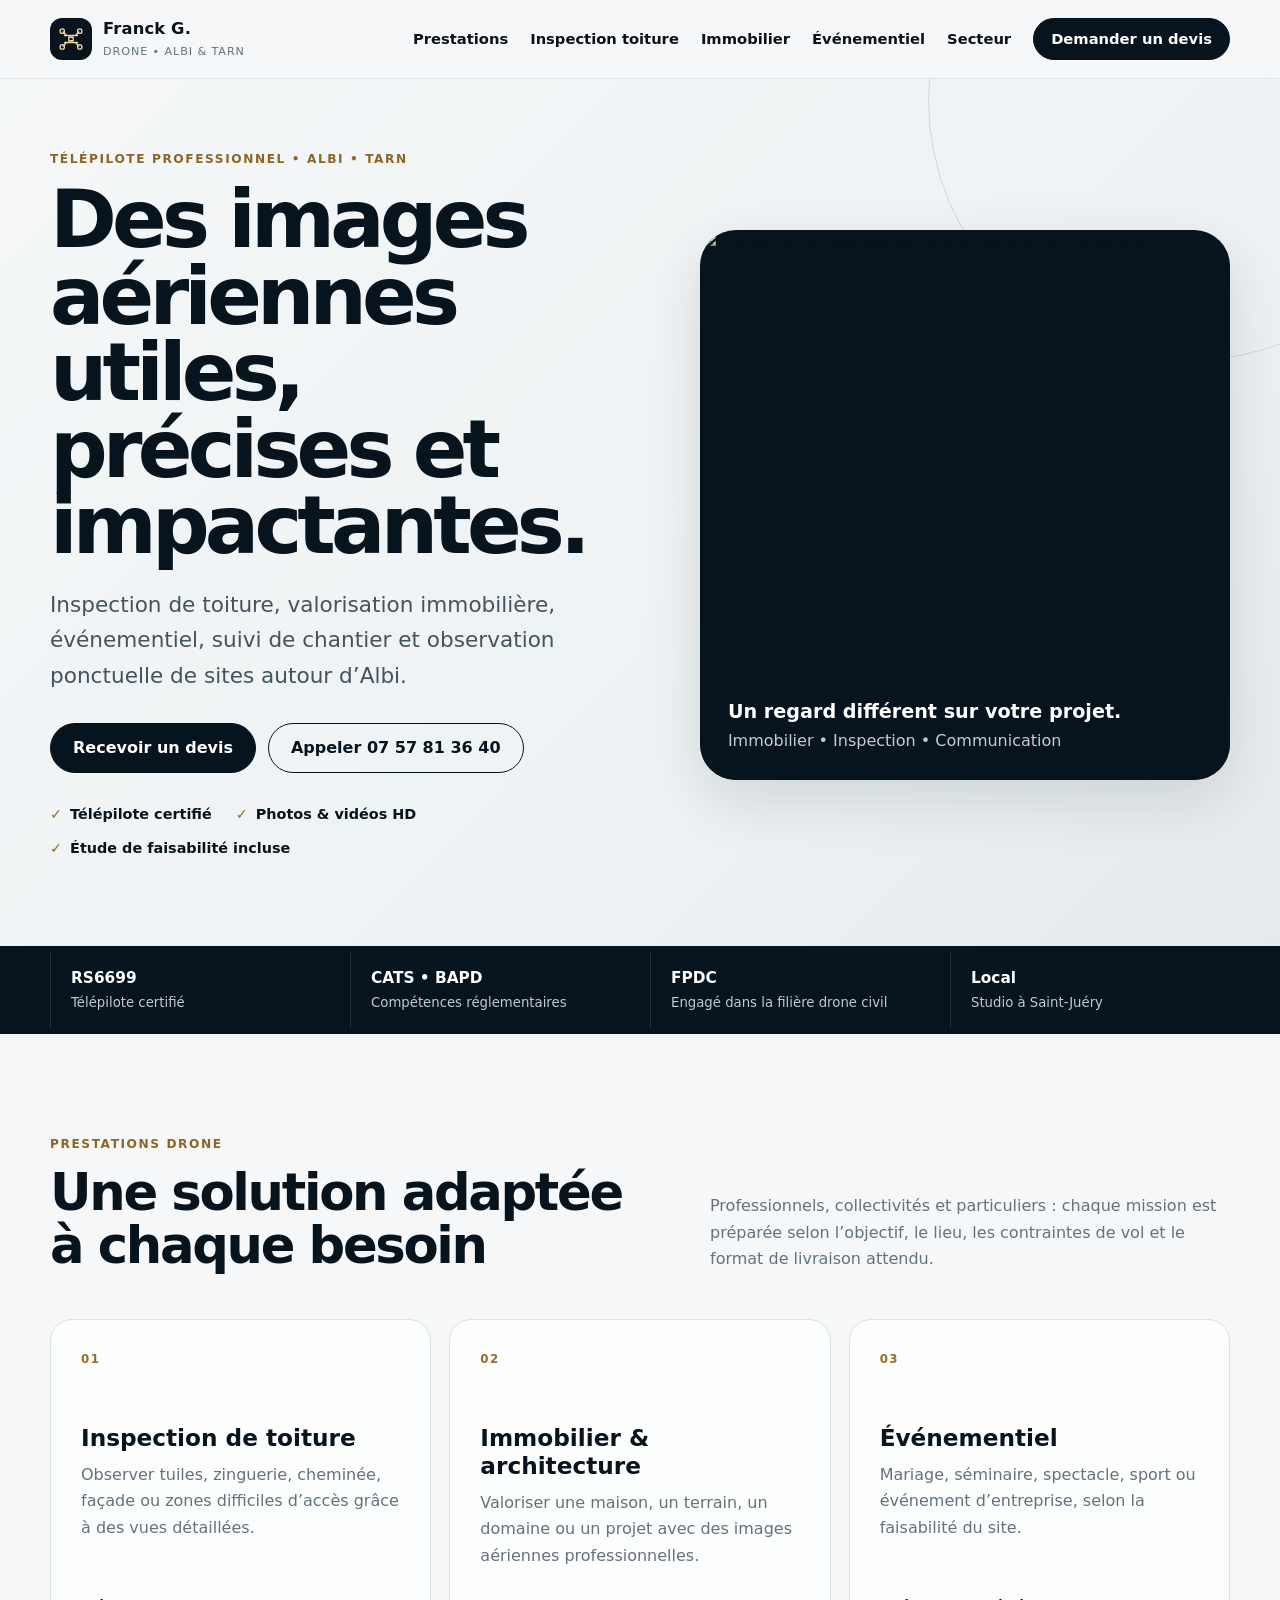
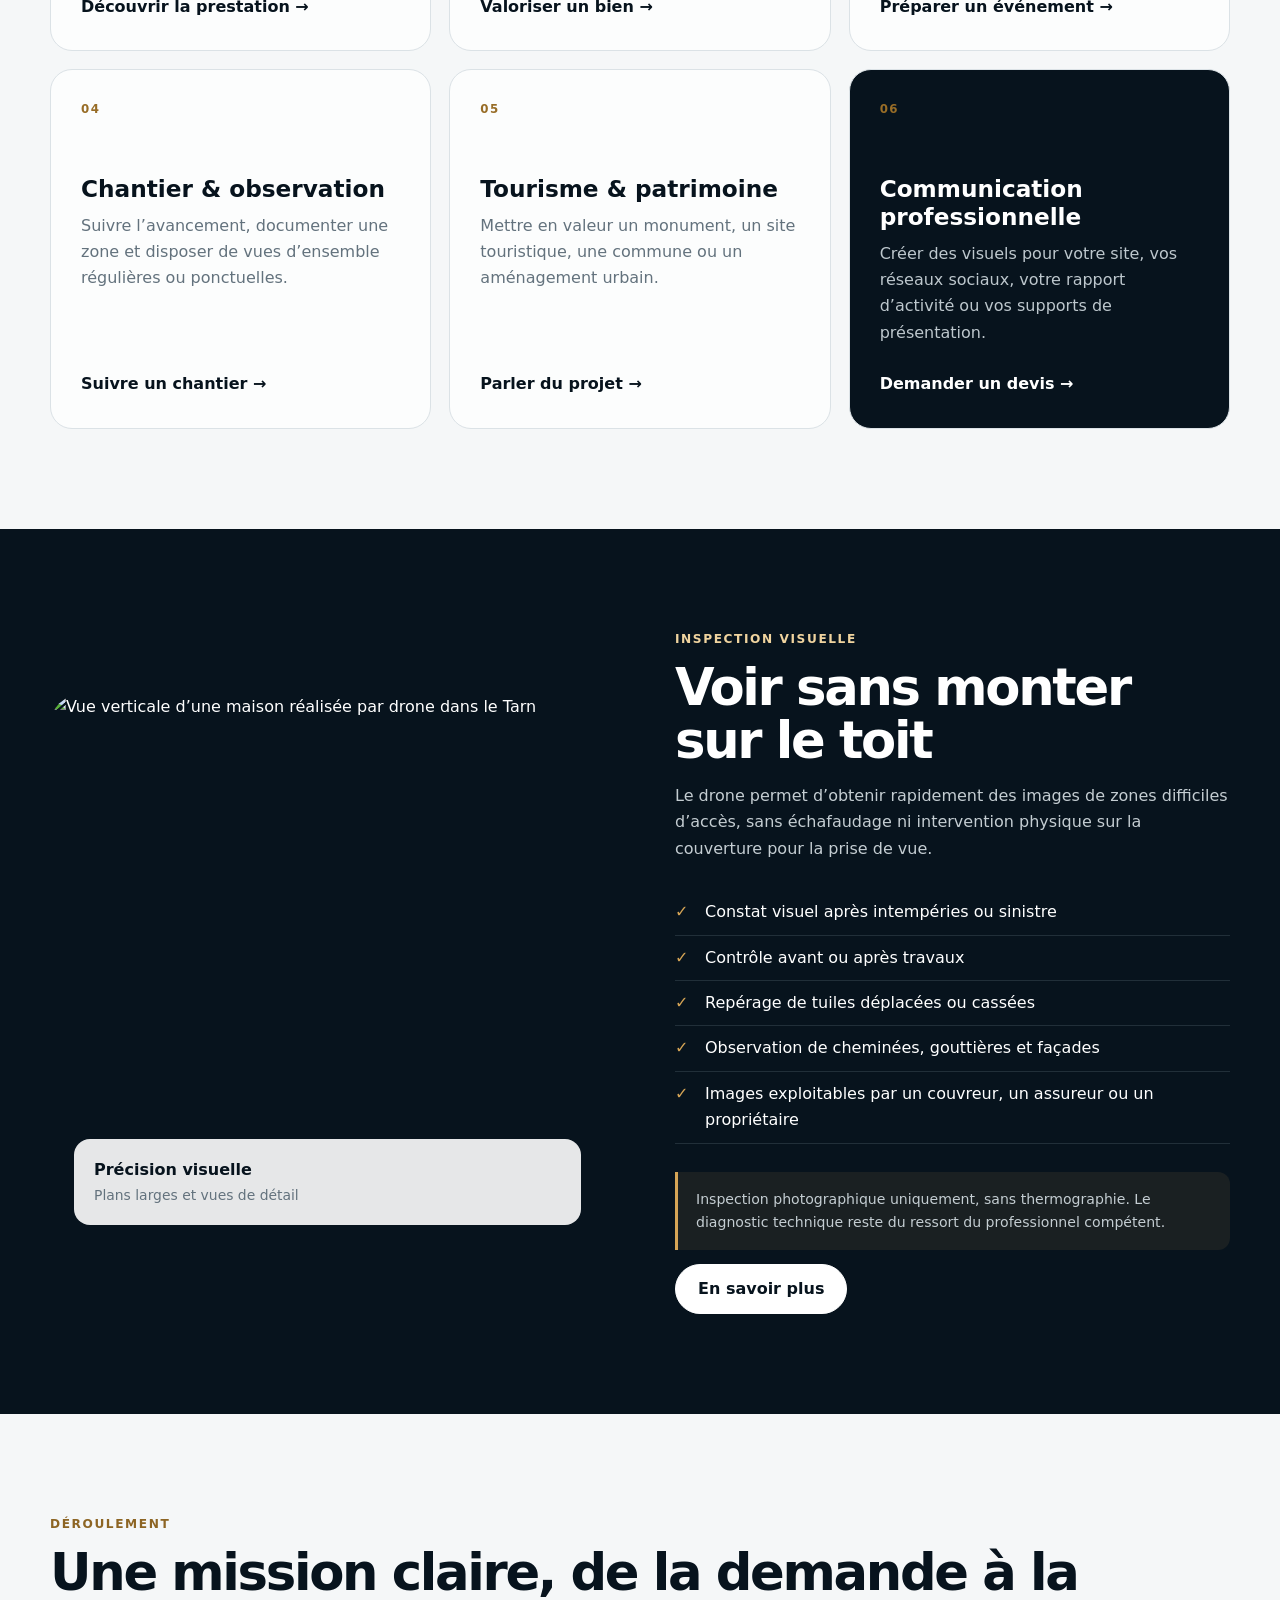
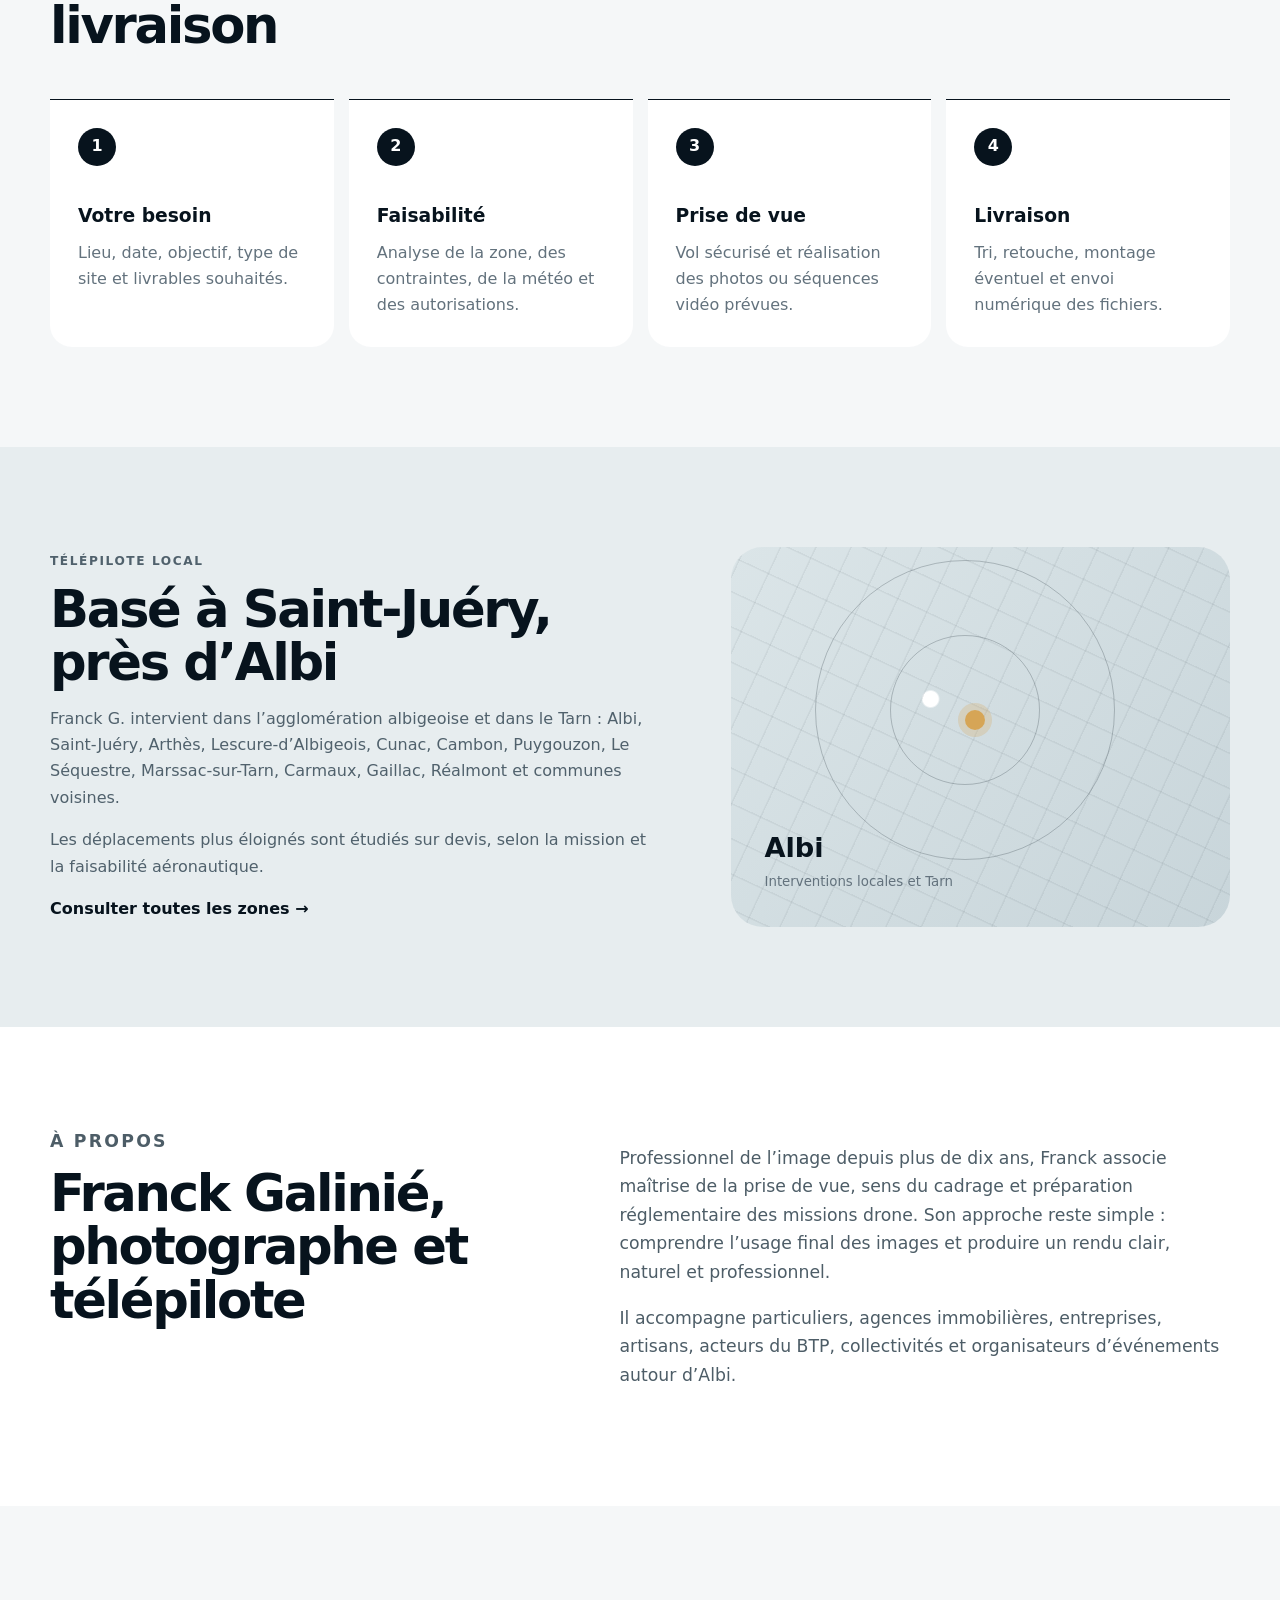
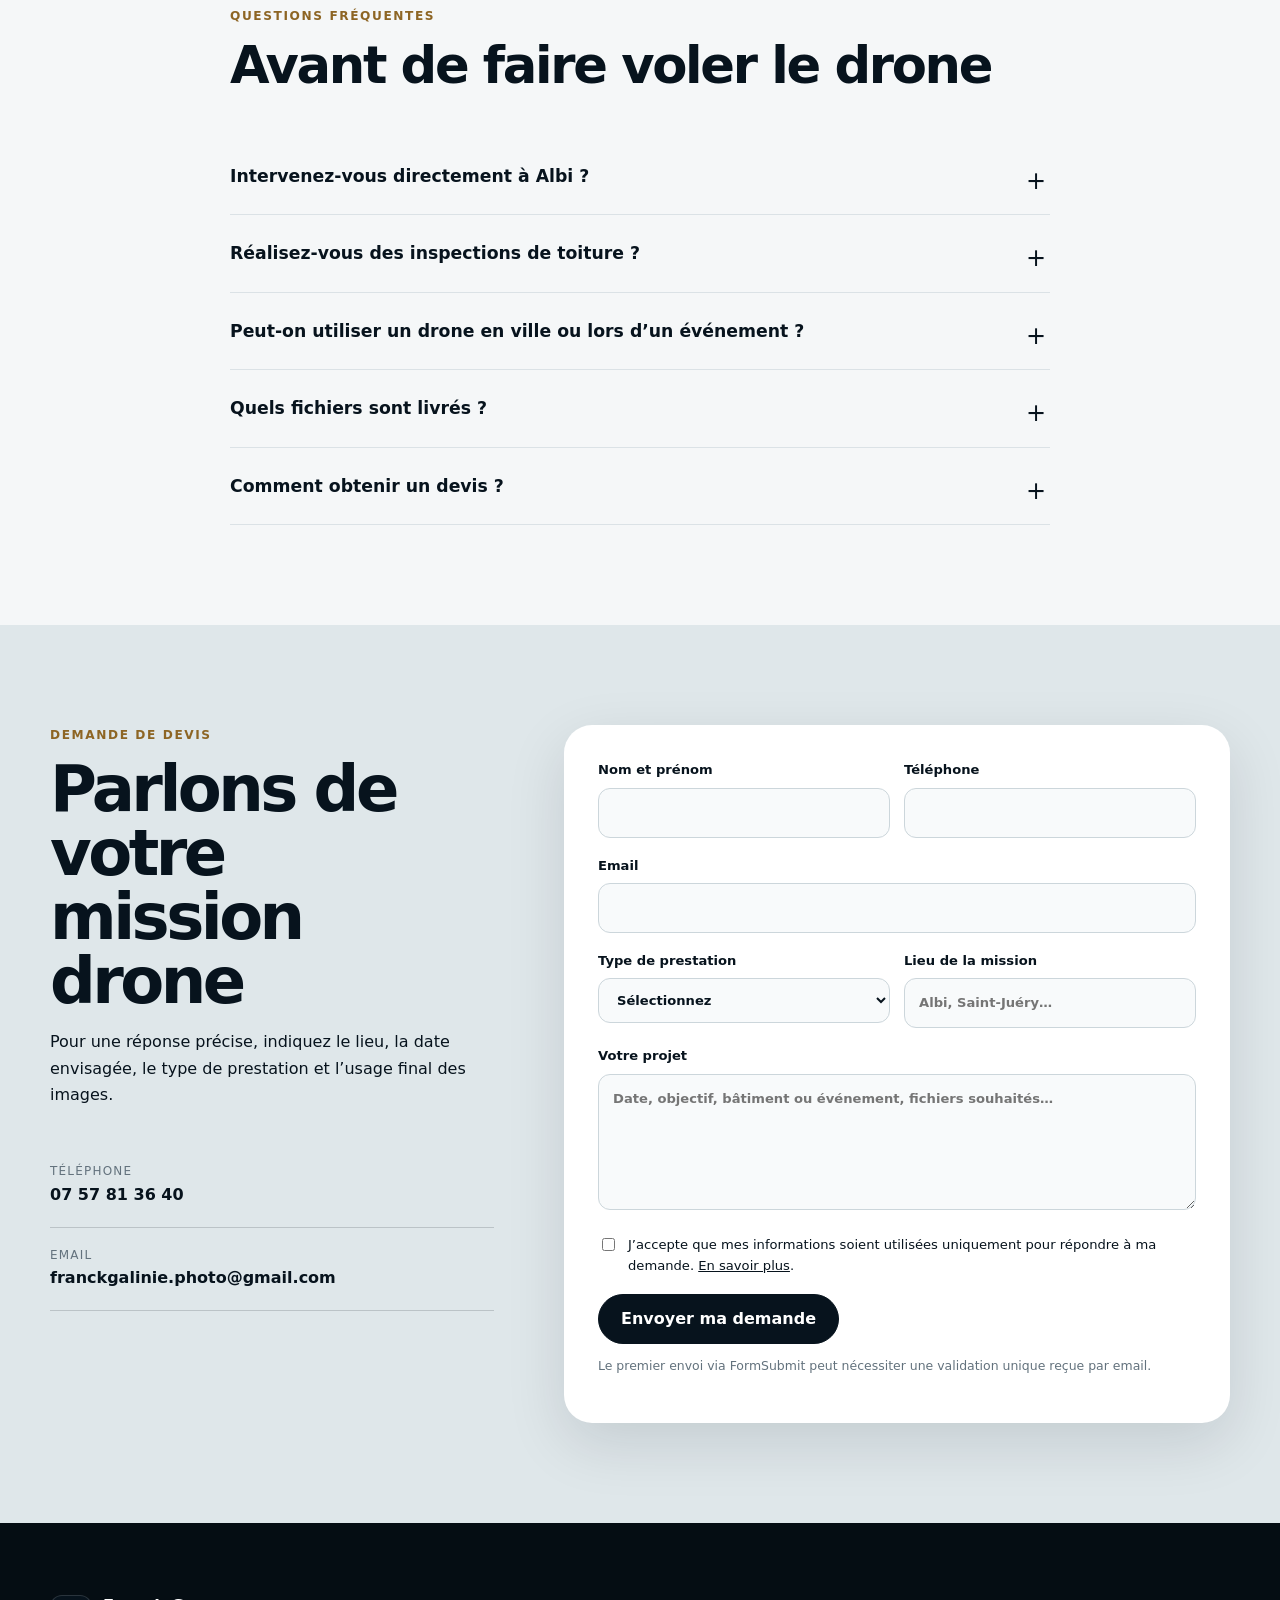
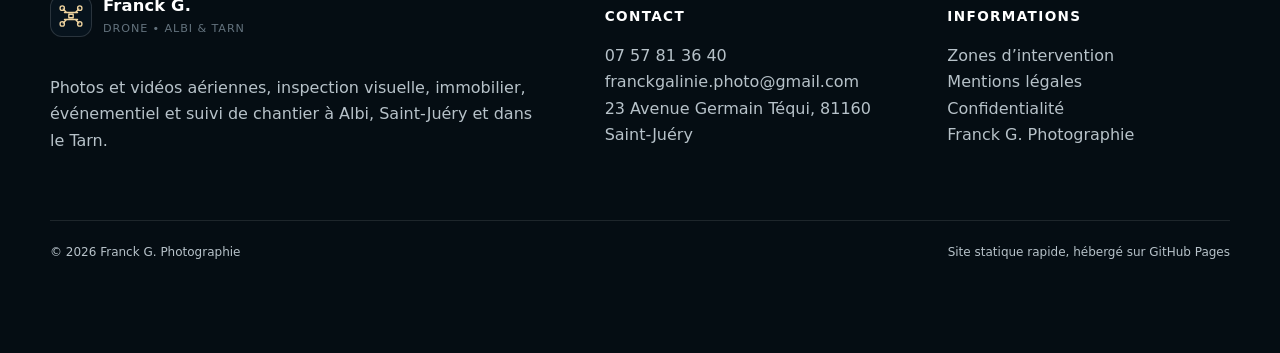
==== index.html @ a1b162d1 "Add files via upload" ====
<!doctype html>
<html lang="fr">
<head>
  <meta charset="utf-8">
  <meta name="viewport" content="width=device-width, initial-scale=1">
  <title>Télépilote drone à Albi & Tarn | Franck G. Drone</title>
  <meta name="description" content="Télépilote de drone à Albi et dans le Tarn : inspection toiture, immobilier, événementiel, suivi de chantier et prises de vues aériennes professionnelles.">
  <meta name="robots" content="index,follow,max-image-preview:large,max-snippet:-1,max-video-preview:-1">
  <meta name="author" content="Franck G. Photographie">
  <meta name="theme-color" content="#07131d">
  <link rel="canonical" href="https://franckgaliniephoto.github.io/drone-albi/">
  <link rel="icon" href="assets/favicon.svg" type="image/svg+xml">
  <link rel="manifest" href="manifest.webmanifest">
  <meta property="og:type" content="website">
  <meta property="og:locale" content="fr_FR">
  <meta property="og:site_name" content="Franck G. Drone — Albi & Tarn">
  <meta property="og:title" content="Télépilote drone à Albi & Tarn | Franck G. Drone">
  <meta property="og:description" content="Télépilote de drone à Albi et dans le Tarn : inspection toiture, immobilier, événementiel, suivi de chantier et prises de vues aériennes professionnelles.">
  <meta property="og:url" content="https://franckgaliniephoto.github.io/drone-albi/">
  <meta property="og:image" content="https://franckgaliniephoto.github.io/drone-albi/assets/og-image.png">
  <meta property="og:image:width" content="1200">
  <meta property="og:image:height" content="630">
  <meta property="og:image:alt" content="Télépilote drone à Albi et dans le Tarn — Franck G.">
  <meta name="twitter:card" content="summary_large_image">
  <meta name="twitter:title" content="Télépilote drone à Albi & Tarn | Franck G. Drone">
  <meta name="twitter:description" content="Télépilote de drone à Albi et dans le Tarn : inspection toiture, immobilier, événementiel, suivi de chantier et prises de vues aériennes professionnelles.">
  <meta name="twitter:image" content="https://franckgaliniephoto.github.io/drone-albi/assets/og-image.png">
  <link rel="stylesheet" href="assets/styles.css">
  <script type="application/ld+json">{
  "@context": "https://schema.org",
  "@graph": [
    {
      "@type": [
        "LocalBusiness",
        "ProfessionalService"
      ],
      "@id": "https://franckgaliniephoto.github.io/drone-albi/#business",
      "name": "Franck G. Photographie — Prestations drone",
      "alternateName": "Franck G. Drone Albi Tarn",
      "url": "https://franckgaliniephoto.github.io/drone-albi/",
      "telephone": "+33757813640",
      "email": "franckgalinie.photo@gmail.com",
      "priceRange": "€€",
      "image": "https://franckgaliniephoto.github.io/drone-albi/assets/og-image.png",
      "description": "Télépilote de drone professionnel à Albi et dans le Tarn : inspection visuelle de toiture, immobilier, événementiel, suivi de chantier, patrimoine et communication.",
      "address": {
        "@type": "PostalAddress",
        "streetAddress": "23 Avenue Germain Téqui",
        "postalCode": "81160",
        "addressLocality": "Saint-Juéry",
        "addressRegion": "Occitanie",
        "addressCountry": "FR"
      },
      "areaServed": [
        {
          "@type": "City",
          "name": "Albi"
        },
        {
          "@type": "City",
          "name": "Saint-Juéry"
        },
        {
          "@type": "AdministrativeArea",
          "name": "Tarn"
        }
      ],
      "sameAs": [
        "https://www.franckgphotographie.fr/dronetarn",
        "https://www.instagram.com/franck_photographie81/"
      ],
      "knowsAbout": [
        "Prise de vue aérienne",
        "Inspection visuelle de toiture",
        "Photographie immobilière par drone",
        "Vidéo événementielle par drone",
        "Suivi de chantier par drone"
      ]
    },
    {
      "@type": "WebSite",
      "@id": "https://franckgaliniephoto.github.io/drone-albi/#website",
      "url": "https://franckgaliniephoto.github.io/drone-albi/",
      "name": "Franck G. Drone — Albi & Tarn",
      "inLanguage": "fr-FR",
      "publisher": {
        "@id": "https://franckgaliniephoto.github.io/drone-albi/#business"
      }
    },
    {
      "@type": "WebPage",
      "@id": "https://franckgaliniephoto.github.io/drone-albi/#webpage",
      "url": "https://franckgaliniephoto.github.io/drone-albi/",
      "name": "Télépilote de drone à Albi et dans le Tarn",
      "description": "Télépilote de drone à Albi et dans le Tarn",
      "inLanguage": "fr-FR",
      "isPartOf": {
        "@id": "https://franckgaliniephoto.github.io/drone-albi/#website"
      },
      "about": {
        "@id": "https://franckgaliniephoto.github.io/drone-albi/#business"
      }
    },
    {
      "@type": "Service",
      "@id": "https://franckgaliniephoto.github.io/drone-albi/#service",
      "name": "Prestations photo et vidéo par drone à Albi et dans le Tarn",
      "serviceType": "Prise de vue aérienne professionnelle par drone",
      "description": "Photos et vidéos aériennes pour inspection visuelle, immobilier, événements, chantiers, patrimoine, collectivités et communication.",
      "provider": {
        "@id": "https://franckgaliniephoto.github.io/drone-albi/#business"
      },
      "areaServed": {
        "@type": "AdministrativeArea",
        "name": "Tarn"
      },
      "url": "https://franckgaliniephoto.github.io/drone-albi/"
    },
    {
      "@type": "FAQPage",
      "@id": "https://franckgaliniephoto.github.io/drone-albi/#faq",
      "mainEntity": [
        {
          "@type": "Question",
          "name": "Intervenez-vous directement à Albi ?",
          "acceptedAnswer": {
            "@type": "Answer",
            "text": "Oui. Les missions sont préparées depuis Saint-Juéry avec des interventions à Albi, dans l’agglomération albigeoise et plus largement dans le Tarn, sous réserve de la faisabilité réglementaire et météorologique."
          }
        },
        {
          "@type": "Question",
          "name": "Réalisez-vous des inspections de toiture ?",
          "acceptedAnswer": {
            "@type": "Answer",
            "text": "Oui, il s’agit d’une inspection visuelle par photo ou vidéo aérienne pour observer des zones difficiles d’accès. Cette prestation ne comprend pas de thermographie et ne remplace pas l’avis d’un couvreur ou d’un expert bâtiment."
          }
        },
        {
          "@type": "Question",
          "name": "Peut-on utiliser un drone en ville ou lors d’un événement ?",
          "acceptedAnswer": {
            "@type": "Answer",
            "text": "Une étude préalable est nécessaire. Chaque mission dépend de la zone de vol, de la présence de public, des obstacles, de la météo et des autorisations applicables. La sécurité et la réglementation priment toujours."
          }
        },
        {
          "@type": "Question",
          "name": "Quels fichiers sont livrés ?",
          "acceptedAnswer": {
            "@type": "Answer",
            "text": "Selon le projet : photographies retouchées en haute définition, vidéos prêtes à diffuser, plans larges et vues de détail, avec une livraison numérique adaptée au web, aux réseaux sociaux ou aux supports professionnels."
          }
        },
        {
          "@type": "Question",
          "name": "Comment obtenir un devis ?",
          "acceptedAnswer": {
            "@type": "Answer",
            "text": "Indiquez le lieu, la date, l’objectif des images et le type de bâtiment ou d’événement. Franck vérifie la faisabilité et vous propose une prestation adaptée."
          }
        }
      ]
    }
  ]
}</script>
</head>
<body>
<a class="skip-link" href="#contenu">Aller au contenu</a>
<header class="site-header">
<nav class="site-nav" aria-label="Navigation principale">
  <a class="brand" href="index.html" aria-label="Franck G. Drone — Accueil">
    <span class="brand-mark" aria-hidden="true">
      <svg viewBox="0 0 64 64" role="img"><path d="M17 24h30M22 24l-8-8M42 24l8-8M17 40h30M22 40l-8 8M42 40l8 8M27 28h10v8H27z"/><circle cx="12" cy="14" r="5"/><circle cx="52" cy="14" r="5"/><circle cx="12" cy="50" r="5"/><circle cx="52" cy="50" r="5"/></svg>
    </span>
    <span><strong>Franck G.</strong><small>Drone • Albi & Tarn</small></span>
  </a>
  <button class="nav-toggle" type="button" aria-expanded="false" aria-controls="nav-links"><span></span><span></span><span></span><span class="sr-only">Ouvrir le menu</span></button>
  <div class="nav-links" id="nav-links">
    <a href="index.html#prestations">Prestations</a>
    <a href="inspection-toiture-drone-albi.html">Inspection toiture</a>
    <a href="drone-immobilier-albi.html">Immobilier</a>
    <a href="drone-evenementiel-tarn.html">Événementiel</a>
    <a href="zones-intervention.html">Secteur</a>
    <a class="btn btn-small" href="index.html#contact">Demander un devis</a>
  </div>
</nav></header>
<main id="contenu">
  <section class="hero">
    <div class="hero-grid container">
      <div class="hero-copy reveal">
        <p class="eyebrow">Télépilote professionnel • Albi • Tarn</p>
        <h1>Des images aériennes utiles, précises et impactantes.</h1>
        <p class="lead">Inspection de toiture, valorisation immobilière, événementiel, suivi de chantier et observation ponctuelle de sites autour d’Albi.</p>
        <div class="hero-actions"><a class="btn" href="#contact">Recevoir un devis</a><a class="btn btn-ghost" href="tel:+33757813640">Appeler 07 57 81 36 40</a></div>
        <ul class="trust-list" aria-label="Points forts"><li>Télépilote certifié</li><li>Photos & vidéos HD</li><li>Étude de faisabilité incluse</li></ul>
      </div>
      <figure class="hero-visual reveal">
        <img src="https://static.wixstatic.com/media/778cd0_7bb19a5117dd442d9610a43f3379fa1d~mv2.jpg/v1/fill/w_1200,h_900,al_c,q_85,enc_auto/778cd0_7bb19a5117dd442d9610a43f3379fa1d~mv2.jpg" alt="Vue aérienne réalisée par drone dans le Tarn près d’Albi" width="1200" height="900" fetchpriority="high">
        <figcaption><strong>Un regard différent sur votre projet.</strong><span>Immobilier • Inspection • Communication</span></figcaption>
      </figure>
    </div>
    <div class="hero-orbit" aria-hidden="true"></div>
  </section>

  <section class="proof-strip" aria-label="Qualifications et garanties">
    <div class="container proof-grid"><span><b>RS6699</b> Télépilote certifié</span><span><b>CATS • BAPD</b> Compétences réglementaires</span><span><b>FPDC</b> Engagé dans la filière drone civil</span><span><b>Local</b> Studio à Saint-Juéry</span></div>
  </section>

  <section class="section" id="prestations">
    <div class="container">
      <div class="section-heading"><div><p class="eyebrow">Prestations drone</p><h2>Une solution adaptée à chaque besoin</h2></div><p>Professionnels, collectivités et particuliers : chaque mission est préparée selon l’objectif, le lieu, les contraintes de vol et le format de livraison attendu.</p></div>
      <div class="cards services-grid">
        <a class="service-card" href="inspection-toiture-drone-albi.html"><span class="service-number">01</span><h3>Inspection de toiture</h3><p>Observer tuiles, zinguerie, cheminée, façade ou zones difficiles d’accès grâce à des vues détaillées.</p><span class="text-link">Découvrir la prestation →</span></a>
        <a class="service-card" href="drone-immobilier-albi.html"><span class="service-number">02</span><h3>Immobilier & architecture</h3><p>Valoriser une maison, un terrain, un domaine ou un projet avec des images aériennes professionnelles.</p><span class="text-link">Valoriser un bien →</span></a>
        <a class="service-card" href="drone-evenementiel-tarn.html"><span class="service-number">03</span><h3>Événementiel</h3><p>Mariage, séminaire, spectacle, sport ou événement d’entreprise, selon la faisabilité du site.</p><span class="text-link">Préparer un événement →</span></a>
        <a class="service-card" href="suivi-chantier-surveillance-drone-tarn.html"><span class="service-number">04</span><h3>Chantier & observation</h3><p>Suivre l’avancement, documenter une zone et disposer de vues d’ensemble régulières ou ponctuelles.</p><span class="text-link">Suivre un chantier →</span></a>
        <article class="service-card"><span class="service-number">05</span><h3>Tourisme & patrimoine</h3><p>Mettre en valeur un monument, un site touristique, une commune ou un aménagement urbain.</p><a class="text-link" href="#contact">Parler du projet →</a></article>
        <article class="service-card accent-card"><span class="service-number">06</span><h3>Communication professionnelle</h3><p>Créer des visuels pour votre site, vos réseaux sociaux, votre rapport d’activité ou vos supports de présentation.</p><a class="text-link" href="#contact">Demander un devis →</a></article>
      </div>
    </div>
  </section>

  <section class="section section-dark">
    <div class="container split-grid">
      <div class="image-stack reveal"><img src="https://static.wixstatic.com/media/778cd0_fd57e9e9a5d241f4ba4f88d41efa723c~mv2.jpg/v1/fill/w_1200,h_900,al_c,q_85,enc_auto/778cd0_fd57e9e9a5d241f4ba4f88d41efa723c~mv2.jpg" alt="Vue verticale d’une maison réalisée par drone dans le Tarn" width="1200" height="900" loading="lazy"><div class="image-note"><strong>Précision visuelle</strong><span>Plans larges et vues de détail</span></div></div>
      <div class="content-block reveal"><p class="eyebrow">Inspection visuelle</p><h2>Voir sans monter sur le toit</h2><p>Le drone permet d’obtenir rapidement des images de zones difficiles d’accès, sans échafaudage ni intervention physique sur la couverture pour la prise de vue.</p><ul class="check-list"><li>Constat visuel après intempéries ou sinistre</li><li>Contrôle avant ou après travaux</li><li>Repérage de tuiles déplacées ou cassées</li><li>Observation de cheminées, gouttières et façades</li><li>Images exploitables par un couvreur, un assureur ou un propriétaire</li></ul><p class="notice">Inspection photographique uniquement, sans thermographie. Le diagnostic technique reste du ressort du professionnel compétent.</p><a class="btn btn-light" href="inspection-toiture-drone-albi.html">En savoir plus</a></div>
    </div>
  </section>

  <section class="section process-section">
    <div class="container"><div class="section-heading"><div><p class="eyebrow">Déroulement</p><h2>Une mission claire, de la demande à la livraison</h2></div></div>
      <ol class="process-grid"><li><span>1</span><h3>Votre besoin</h3><p>Lieu, date, objectif, type de site et livrables souhaités.</p></li><li><span>2</span><h3>Faisabilité</h3><p>Analyse de la zone, des contraintes, de la météo et des autorisations.</p></li><li><span>3</span><h3>Prise de vue</h3><p>Vol sécurisé et réalisation des photos ou séquences vidéo prévues.</p></li><li><span>4</span><h3>Livraison</h3><p>Tri, retouche, montage éventuel et envoi numérique des fichiers.</p></li></ol>
    </div>
  </section>

  <section class="section local-section">
    <div class="container local-grid"><div><p class="eyebrow">Télépilote local</p><h2>Basé à Saint-Juéry, près d’Albi</h2><p>Franck G. intervient dans l’agglomération albigeoise et dans le Tarn : Albi, Saint-Juéry, Arthès, Lescure-d’Albigeois, Cunac, Cambon, Puygouzon, Le Séquestre, Marssac-sur-Tarn, Carmaux, Gaillac, Réalmont et communes voisines.</p><p>Les déplacements plus éloignés sont étudiés sur devis, selon la mission et la faisabilité aéronautique.</p><a class="text-link" href="zones-intervention.html">Consulter toutes les zones →</a></div><div class="map-card" aria-label="Zone d’intervention autour d’Albi"><span class="map-dot map-dot-main"></span><span class="map-ring ring-one"></span><span class="map-ring ring-two"></span><strong>Albi</strong><small>Interventions locales et Tarn</small></div></div>
  </section>

  <section class="section about-section">
    <div class="container about-grid"><div><p class="eyebrow">À propos</p><h2>Franck Galinié, photographe et télépilote</h2></div><div><p>Professionnel de l’image depuis plus de dix ans, Franck associe maîtrise de la prise de vue, sens du cadrage et préparation réglementaire des missions drone. Son approche reste simple : comprendre l’usage final des images et produire un rendu clair, naturel et professionnel.</p><p>Il accompagne particuliers, agences immobilières, entreprises, artisans, acteurs du BTP, collectivités et organisateurs d’événements autour d’Albi.</p></div></div>
  </section>

  <section class="section faq-section">
    <div class="container narrow"><div class="section-heading"><div><p class="eyebrow">Questions fréquentes</p><h2>Avant de faire voler le drone</h2></div></div>
      <div class="faq-list">
        <details><summary>Intervenez-vous directement à Albi ?</summary><p>Oui. Les missions sont préparées depuis Saint-Juéry avec des interventions à Albi, dans l’agglomération albigeoise et plus largement dans le Tarn, sous réserve de la faisabilité réglementaire et météorologique.</p></details><details><summary>Réalisez-vous des inspections de toiture ?</summary><p>Oui, il s’agit d’une inspection visuelle par photo ou vidéo aérienne pour observer des zones difficiles d’accès. Cette prestation ne comprend pas de thermographie et ne remplace pas l’avis d’un couvreur ou d’un expert bâtiment.</p></details><details><summary>Peut-on utiliser un drone en ville ou lors d’un événement ?</summary><p>Une étude préalable est nécessaire. Chaque mission dépend de la zone de vol, de la présence de public, des obstacles, de la météo et des autorisations applicables. La sécurité et la réglementation priment toujours.</p></details><details><summary>Quels fichiers sont livrés ?</summary><p>Selon le projet : photographies retouchées en haute définition, vidéos prêtes à diffuser, plans larges et vues de détail, avec une livraison numérique adaptée au web, aux réseaux sociaux ou aux supports professionnels.</p></details><details><summary>Comment obtenir un devis ?</summary><p>Indiquez le lieu, la date, l’objectif des images et le type de bâtiment ou d’événement. Franck vérifie la faisabilité et vous propose une prestation adaptée.</p></details>
      </div>
    </div>
  </section>

  <section class="section contact-section" id="contact">
    <div class="container contact-grid">
      <div><p class="eyebrow">Demande de devis</p><h2>Parlons de votre mission drone</h2><p>Pour une réponse précise, indiquez le lieu, la date envisagée, le type de prestation et l’usage final des images.</p><div class="contact-direct"><a href="tel:+33757813640"><span>Téléphone</span><strong>07 57 81 36 40</strong></a><a href="mailto:franckgalinie.photo@gmail.com"><span>Email</span><strong>franckgalinie.photo@gmail.com</strong></a></div></div>
      <form class="contact-form" action="https://formsubmit.co/franckgalinie.photo@gmail.com" method="POST">
        <input type="hidden" name="_subject" value="Nouvelle demande — Site Drone Albi">
        <input type="hidden" name="_template" value="table">
        <input type="hidden" name="_captcha" value="false">
        <input type="hidden" name="_next" value="https://franckgaliniephoto.github.io/drone-albi/merci.html">
        <input type="text" name="_honey" class="honeypot" tabindex="-1" autocomplete="off">
        <div class="form-row"><label>Nom et prénom<input type="text" name="Nom" autocomplete="name" required></label><label>Téléphone<input type="tel" name="Téléphone" autocomplete="tel" required></label></div>
        <label>Email<input type="email" name="Email" autocomplete="email" required></label>
        <div class="form-row"><label>Type de prestation<select name="Prestation" required><option value="">Sélectionnez</option><option>Inspection de toiture</option><option>Immobilier</option><option>Événementiel</option><option>Suivi de chantier / observation</option><option>Tourisme / patrimoine / collectivité</option><option>Autre projet</option></select></label><label>Lieu de la mission<input type="text" name="Lieu" placeholder="Albi, Saint-Juéry…" required></label></div>
        <label>Votre projet<textarea name="Message" rows="5" placeholder="Date, objectif, bâtiment ou événement, fichiers souhaités…" required></textarea></label>
        <label class="consent"><input type="checkbox" required><span>J’accepte que mes informations soient utilisées uniquement pour répondre à ma demande. <a href="politique-confidentialite.html">En savoir plus</a>.</span></label>
        <button class="btn" type="submit">Envoyer ma demande</button><p class="form-note">Le premier envoi via FormSubmit peut nécessiter une validation unique reçue par email.</p>
      </form>
    </div>
  </section>
</main>

<footer class="site-footer">
  <div class="container footer-grid">
    <div>
      <a class="brand footer-brand" href="index.html"><span class="brand-mark" aria-hidden="true"><svg viewBox="0 0 64 64"><path d="M17 24h30M22 24l-8-8M42 24l8-8M17 40h30M22 40l-8 8M42 40l8 8M27 28h10v8H27z"/><circle cx="12" cy="14" r="5"/><circle cx="52" cy="14" r="5"/><circle cx="12" cy="50" r="5"/><circle cx="52" cy="50" r="5"/></svg></span><span><strong>Franck G.</strong><small>Drone • Albi & Tarn</small></span></a>
      <p>Photos et vidéos aériennes, inspection visuelle, immobilier, événementiel et suivi de chantier à Albi, Saint-Juéry et dans le Tarn.</p>
    </div>
    <div><h2>Contact</h2><p><a href="tel:+33757813640">07 57 81 36 40</a><br><a href="mailto:franckgalinie.photo@gmail.com">franckgalinie.photo@gmail.com</a><br>23 Avenue Germain Téqui, 81160 Saint-Juéry</p></div>
    <div><h2>Informations</h2><p><a href="zones-intervention.html">Zones d’intervention</a><br><a href="mentions-legales.html">Mentions légales</a><br><a href="politique-confidentialite.html">Confidentialité</a><br><a href="https://www.franckgphotographie.fr" rel="noopener">Franck G. Photographie</a></p></div>
  </div>
  <div class="container footer-bottom"><span>© 2026 Franck G. Photographie</span><span>Site statique rapide, hébergé sur GitHub Pages</span></div>
</footer>
<a class="mobile-call" href="tel:+33757813640" aria-label="Appeler Franck G. Drone">Appeler maintenant</a>
<script src="assets/script.js" defer></script>
</body></html>
---- assets/styles.css ----
:root{--ink:#07131d;--ink-2:#102331;--paper:#f5f7f8;--white:#fff;--muted:#63727d;--line:#dbe2e6;--accent:#d6a556;--accent-2:#f0d49f;--radius:22px;--shadow:0 20px 60px rgba(7,19,29,.12);--max:1180px}*{box-sizing:border-box}html{scroll-behavior:smooth}body{margin:0;background:var(--paper);color:var(--ink);font-family:Inter,ui-sans-serif,system-ui,-apple-system,BlinkMacSystemFont,"Segoe UI",sans-serif;line-height:1.65;-webkit-font-smoothing:antialiased}img{display:block;max-width:100%;height:auto}a{color:inherit;text-decoration:none}button,input,textarea,select{font:inherit}.container{width:min(calc(100% - 40px),var(--max));margin-inline:auto}.narrow{max-width:820px}.sr-only{position:absolute;width:1px;height:1px;padding:0;margin:-1px;overflow:hidden;clip:rect(0,0,0,0);white-space:nowrap;border:0}.skip-link{position:fixed;z-index:999;left:16px;top:-80px;background:var(--white);padding:12px 18px;border-radius:10px}.skip-link:focus{top:16px}.site-header{position:sticky;top:0;z-index:50;background:rgba(245,247,248,.9);backdrop-filter:blur(18px);border-bottom:1px solid rgba(7,19,29,.08)}.site-nav{width:min(calc(100% - 40px),var(--max));margin:auto;min-height:78px;display:flex;align-items:center;justify-content:space-between;gap:28px}.brand{display:inline-flex;align-items:center;gap:11px}.brand strong{display:block;font-size:1.02rem;letter-spacing:.01em}.brand small{display:block;font-size:.7rem;color:var(--muted);letter-spacing:.08em;text-transform:uppercase}.brand-mark{display:grid;place-items:center;width:42px;height:42px;background:var(--ink);border-radius:12px}.brand-mark svg{width:28px;height:28px;fill:none;stroke:var(--accent-2);stroke-width:3;stroke-linecap:round;stroke-linejoin:round}.nav-links{display:flex;align-items:center;gap:22px;font-size:.92rem;font-weight:600}.nav-links>a:not(.btn){position:relative}.nav-links>a:not(.btn):after{content:"";position:absolute;left:0;right:100%;bottom:-7px;height:2px;background:var(--accent);transition:right .25s}.nav-links>a:not(.btn):hover:after{right:0}.nav-toggle{display:none;border:0;background:transparent;padding:9px}.nav-toggle span:not(.sr-only){display:block;width:24px;height:2px;background:var(--ink);margin:5px 0}.btn{display:inline-flex;align-items:center;justify-content:center;min-height:50px;padding:0 22px;border:1px solid var(--ink);border-radius:999px;background:var(--ink);color:var(--white);font-weight:750;transition:transform .2s,box-shadow .2s,background .2s}.btn:hover{transform:translateY(-2px);box-shadow:0 12px 28px rgba(7,19,29,.18)}.btn-small{min-height:42px;padding:0 17px}.btn-ghost{background:transparent;color:var(--ink)}.btn-light{background:var(--white);color:var(--ink);border-color:var(--white)}.hero{position:relative;overflow:hidden;padding:70px 0 85px;background:linear-gradient(135deg,#f5f7f8 0%,#edf2f4 65%,#e4eaed 100%)}.hero:before{content:"";position:absolute;width:520px;height:520px;border:1px solid rgba(7,19,29,.12);border-radius:50%;right:-170px;top:-240px}.hero-grid{display:grid;grid-template-columns:1.05fr .95fr;align-items:center;gap:64px}.eyebrow{margin:0 0 12px;color:#8d6524;font-weight:800;text-transform:uppercase;letter-spacing:.13em;font-size:.76rem}.hero h1,.page-hero h1{font-size:clamp(3rem,6.3vw,6.25rem);line-height:.95;letter-spacing:-.06em;margin:.06em 0 .28em;max-width:13ch}.lead{font-size:clamp(1.08rem,1.7vw,1.35rem);color:#44535e;max-width:690px}.hero-actions{display:flex;flex-wrap:wrap;gap:12px;margin-top:30px}.trust-list{display:flex;flex-wrap:wrap;gap:10px 24px;padding:0;margin:30px 0 0;list-style:none;font-size:.9rem;font-weight:700}.trust-list li:before{content:"✓";color:#9c6b1e;margin-right:8px}.hero-visual{position:relative;margin:0;min-height:550px;border-radius:36px;overflow:hidden;box-shadow:var(--shadow);background:var(--ink)}.hero-visual img{width:100%;height:550px;object-fit:cover}.hero-visual:after{content:"";position:absolute;inset:0;background:linear-gradient(180deg,transparent 60%,rgba(7,19,29,.82))}.hero-visual figcaption{position:absolute;z-index:2;left:28px;right:28px;bottom:26px;color:#fff}.hero-visual figcaption strong,.hero-visual figcaption span{display:block}.hero-visual figcaption strong{font-size:1.2rem}.hero-visual figcaption span{opacity:.78}.proof-strip{background:var(--ink);color:#fff}.proof-grid{min-height:88px;display:grid;grid-template-columns:repeat(4,1fr);align-items:center;gap:20px;font-size:.83rem;color:#bfcbd2}.proof-grid span{padding:14px 20px;border-left:1px solid rgba(255,255,255,.12)}.proof-grid b{display:block;color:#fff;font-size:.96rem}.section{padding:100px 0}.section-heading{display:flex;align-items:end;justify-content:space-between;gap:50px;margin-bottom:46px}.section-heading h2,.content-block h2,.content-two-col h2,.local-grid h2,.about-grid h2,.mini-cta h2{font-size:clamp(2.1rem,4vw,4.2rem);line-height:1.04;letter-spacing:-.045em;margin:0}.section-heading>p{max-width:520px;color:var(--muted);margin:0}.services-grid{display:grid;grid-template-columns:repeat(3,1fr);gap:18px}.service-card{min-height:310px;padding:30px;border:1px solid var(--line);border-radius:var(--radius);background:rgba(255,255,255,.72);display:flex;flex-direction:column;transition:transform .25s,border .25s,box-shadow .25s}.service-card:hover{transform:translateY(-6px);border-color:#b7c0c5;box-shadow:0 18px 48px rgba(7,19,29,.08)}.service-number{font-size:.74rem;font-weight:900;color:#986d27;letter-spacing:.12em}.service-card h3{font-size:1.45rem;line-height:1.2;margin:55px 0 10px}.service-card p{color:var(--muted);margin:0}.text-link{margin-top:auto;padding-top:25px;font-weight:800}.accent-card{background:var(--ink);color:#fff}.accent-card p{color:#bdc7cd}.section-dark{background:var(--ink);color:#fff}.section-dark .eyebrow{color:var(--accent-2)}.split-grid{display:grid;grid-template-columns:1fr 1fr;align-items:center;gap:70px}.image-stack{position:relative}.image-stack img{width:100%;aspect-ratio:1/1;object-fit:cover;border-radius:32px}.image-note{position:absolute;left:24px;bottom:24px;right:24px;padding:18px 20px;background:rgba(255,255,255,.9);color:var(--ink);border-radius:16px;backdrop-filter:blur(10px)}.image-note strong,.image-note span{display:block}.image-note span{color:var(--muted);font-size:.87rem}.content-block p{color:#c4cdd2}.check-list{padding:0;list-style:none;margin:28px 0}.check-list li{position:relative;padding:9px 0 9px 30px;border-bottom:1px solid rgba(128,145,155,.22)}.check-list li:before{content:"✓";position:absolute;left:0;color:var(--accent)}.notice{font-size:.88rem;padding:16px 18px;border-left:3px solid var(--accent);background:rgba(214,165,86,.09);border-radius:0 12px 12px 0}.process-grid{display:grid;grid-template-columns:repeat(4,1fr);gap:15px;list-style:none;padding:0;margin:0}.process-grid li{padding:28px;border-top:1px solid var(--ink);background:#fff;border-radius:0 0 var(--radius) var(--radius)}.process-grid span{display:inline-grid;place-items:center;width:38px;height:38px;border-radius:50%;background:var(--ink);color:#fff;font-weight:800}.process-grid h3{margin:35px 0 8px}.process-grid p{color:var(--muted);margin:0}.local-section{background:#e7edef}.local-grid{display:grid;grid-template-columns:1.1fr .9fr;gap:70px;align-items:center}.local-grid p{color:#50616c}.map-card{position:relative;min-height:380px;border-radius:32px;background:radial-gradient(circle at 40% 40%,#fff 0 2%,transparent 2.5%),linear-gradient(135deg,#dbe5e8,#c8d5da);overflow:hidden;display:flex;flex-direction:column;justify-content:flex-end;padding:34px}.map-card:before,.map-card:after{content:"";position:absolute;inset:-20%;background:repeating-linear-gradient(25deg,transparent 0 30px,rgba(7,19,29,.055) 31px 32px)}.map-card:after{transform:rotate(90deg)}.map-card strong,.map-card small{position:relative;z-index:4}.map-card strong{font-size:1.7rem}.map-card small{color:var(--muted)}.map-dot{position:absolute;z-index:5;width:20px;height:20px;border-radius:50%;background:var(--accent);left:47%;top:43%;box-shadow:0 0 0 7px rgba(214,165,86,.25)}.map-ring{position:absolute;z-index:3;border:1px solid rgba(7,19,29,.22);border-radius:50%;left:47%;top:43%;transform:translate(-50%,-50%)}.ring-one{width:150px;height:150px}.ring-two{width:300px;height:300px}.about-section{background:#fff}.about-grid{display:grid;grid-template-columns:.9fr 1.1fr;gap:70px}.about-grid p{font-size:1.08rem;color:#4d5d67}.faq-list details{border-bottom:1px solid var(--line);padding:0}.faq-list summary{cursor:pointer;list-style:none;padding:24px 45px 24px 0;font-size:1.08rem;font-weight:800;position:relative}.faq-list summary::-webkit-details-marker{display:none}.faq-list summary:after{content:"+";position:absolute;right:4px;font-size:1.5rem;font-weight:400}.faq-list details[open] summary:after{content:"−"}.faq-list details p{margin:0 0 26px;color:var(--muted)}.contact-section{background:#dfe7ea}.contact-grid{display:grid;grid-template-columns:.8fr 1.2fr;gap:70px}.contact-grid h2{font-size:clamp(2.5rem,5vw,5rem);line-height:1;letter-spacing:-.055em;margin:0}.contact-direct{margin-top:36px}.contact-direct a{display:block;padding:18px 0;border-bottom:1px solid rgba(7,19,29,.17)}.contact-direct span,.contact-direct strong{display:block}.contact-direct span{font-size:.75rem;text-transform:uppercase;letter-spacing:.1em;color:var(--muted)}.contact-form{padding:34px;background:#fff;border-radius:28px;box-shadow:var(--shadow)}.contact-form label{display:block;font-size:.82rem;font-weight:800;margin-bottom:17px}.contact-form input,.contact-form textarea,.contact-form select{width:100%;border:1px solid #ccd6db;background:#f8fafb;border-radius:12px;padding:13px 14px;margin-top:7px;color:var(--ink)}.contact-form input:focus,.contact-form textarea:focus,.contact-form select:focus{outline:2px solid rgba(214,165,86,.55);border-color:var(--accent)}.form-row{display:grid;grid-template-columns:1fr 1fr;gap:14px}.consent{display:flex!important;gap:10px;align-items:flex-start;font-weight:500!important}.consent input{width:auto;margin-top:4px}.consent a{text-decoration:underline}.form-note{font-size:.78rem;color:var(--muted)}.honeypot{position:absolute!important;left:-9999px!important}.site-footer{background:#050d13;color:#b7c2c9;padding:70px 0 90px}.footer-grid{display:grid;grid-template-columns:1.4fr .8fr .8fr;gap:60px}.footer-grid h2{font-size:.85rem;color:#fff;text-transform:uppercase;letter-spacing:.1em}.footer-grid a:hover{color:#fff}.footer-brand{color:#fff;margin-bottom:20px}.footer-brand .brand-mark{border:1px solid rgba(255,255,255,.14)}.footer-bottom{display:flex;justify-content:space-between;gap:20px;margin-top:50px;padding-top:22px;border-top:1px solid rgba(255,255,255,.1);font-size:.75rem}.mobile-call{display:none}.page-hero{padding:75px 0 90px;background:linear-gradient(135deg,#f3f6f7,#dde7ea)}.page-hero-grid{display:grid;grid-template-columns:1.25fr .75fr;gap:70px;align-items:end}.page-hero h1{max-width:15ch;font-size:clamp(3rem,6vw,6rem)}.breadcrumb{display:flex;gap:10px;font-size:.8rem;color:var(--muted);margin-bottom:40px}.breadcrumb a{text-decoration:underline}.page-hero-panel{padding:30px;border-radius:28px;background:var(--ink);color:#fff}.page-hero-panel>span{font-size:.74rem;color:var(--accent-2);text-transform:uppercase;letter-spacing:.12em}.page-hero-panel strong{display:block;font-size:1.5rem;line-height:1.2;margin:18px 0}.page-hero-panel ul{list-style:none;padding:0;margin:0}.page-hero-panel li{padding:10px 0;border-top:1px solid rgba(255,255,255,.12);color:#c6d0d6}.content-two-col{display:grid;grid-template-columns:.85fr 1.15fr;gap:90px}.content-two-col>div:last-child>p:first-child{margin-top:0;font-size:1.12rem;color:var(--muted)}.section-dark .content-two-col>div:last-child>p{color:#c1cbd1}.mini-cta{padding:65px 0;background:var(--accent-2)}.mini-cta .container{display:flex;align-items:center;justify-content:space-between;gap:30px}.mini-cta h2{font-size:clamp(2rem,4vw,3.8rem)}.large{min-height:440px}.city-grid{display:grid;grid-template-columns:repeat(4,1fr);gap:12px}.city-grid span{padding:18px;background:#fff;border:1px solid var(--line);border-radius:14px;font-weight:700}.legal-hero{padding:80px 0;background:var(--ink);color:#fff}.legal-hero h1{font-size:clamp(3rem,7vw,6rem);line-height:1;margin:0;letter-spacing:-.055em}.legal-content h2{margin-top:45px;font-size:1.35rem}.legal-content a{text-decoration:underline}.success-page{min-height:70vh;display:grid;place-items:center;padding:80px 20px;background:linear-gradient(135deg,#eef3f4,#dbe6e9)}.success-card{max-width:720px;text-align:center;background:#fff;border-radius:30px;padding:60px;box-shadow:var(--shadow)}.success-card h1{font-size:clamp(2.5rem,6vw,5rem);line-height:1;letter-spacing:-.055em}.success-card .hero-actions{justify-content:center}.success-icon{display:inline-grid;place-items:center;width:62px;height:62px;border-radius:50%;background:var(--ink);color:#fff;font-size:1.7rem}.error-code{display:block;font-size:5rem;font-weight:900;letter-spacing:-.08em;color:var(--accent)}.reveal{opacity:0;transform:translateY(14px);transition:opacity .65s ease,transform .65s ease}.reveal.visible{opacity:1;transform:none}@media(max-width:980px){.nav-toggle{display:block}.nav-links{display:none;position:absolute;left:20px;right:20px;top:72px;padding:20px;background:#fff;border-radius:18px;box-shadow:var(--shadow);flex-direction:column;align-items:stretch}.nav-links.open{display:flex}.hero-grid,.split-grid,.local-grid,.about-grid,.contact-grid,.page-hero-grid,.content-two-col{grid-template-columns:1fr}.hero-copy{padding-top:15px}.hero h1{font-size:clamp(3.1rem,10vw,5.7rem)}.hero-visual{min-height:430px}.hero-visual img{height:430px}.proof-grid{grid-template-columns:1fr 1fr}.services-grid{grid-template-columns:1fr 1fr}.process-grid{grid-template-columns:1fr 1fr}.section-heading{align-items:start;flex-direction:column}.contact-grid{gap:40px}.footer-grid{grid-template-columns:1fr 1fr}.footer-grid>div:first-child{grid-column:1/-1}.page-hero-grid{align-items:start}.content-two-col{gap:32px}.city-grid{grid-template-columns:repeat(3,1fr)}}@media(max-width:640px){.container,.site-nav{width:min(calc(100% - 28px),var(--max))}.site-nav{min-height:68px}.hero,.page-hero{padding:48px 0 62px}.hero-grid{gap:35px}.hero h1,.page-hero h1{font-size:clamp(2.8rem,15vw,4.6rem)}.lead{font-size:1.05rem}.hero-actions .btn{width:100%}.trust-list{display:grid;grid-template-columns:1fr}.hero-visual,.hero-visual img{height:390px;min-height:390px}.proof-grid{grid-template-columns:1fr}.proof-grid span{border-left:0;border-top:1px solid rgba(255,255,255,.1)}.section{padding:72px 0}.services-grid,.process-grid,.form-row,.city-grid{grid-template-columns:1fr}.service-card{min-height:270px}.section-heading h2,.content-block h2,.content-two-col h2,.local-grid h2,.about-grid h2{font-size:2.55rem}.footer-grid{grid-template-columns:1fr}.footer-grid>div:first-child{grid-column:auto}.footer-bottom{flex-direction:column}.site-footer{padding-bottom:115px}.mobile-call{display:flex;position:fixed;z-index:45;left:14px;right:14px;bottom:12px;min-height:52px;align-items:center;justify-content:center;border-radius:999px;background:var(--accent);color:var(--ink);font-weight:900;box-shadow:0 12px 32px rgba(7,19,29,.25)}.contact-form{padding:24px 18px}.mini-cta .container{align-items:flex-start;flex-direction:column}.success-card{padding:42px 22px}}@media(prefers-reduced-motion:reduce){html{scroll-behavior:auto}.reveal{opacity:1;transform:none;transition:none}.btn,.service-card{transition:none}}
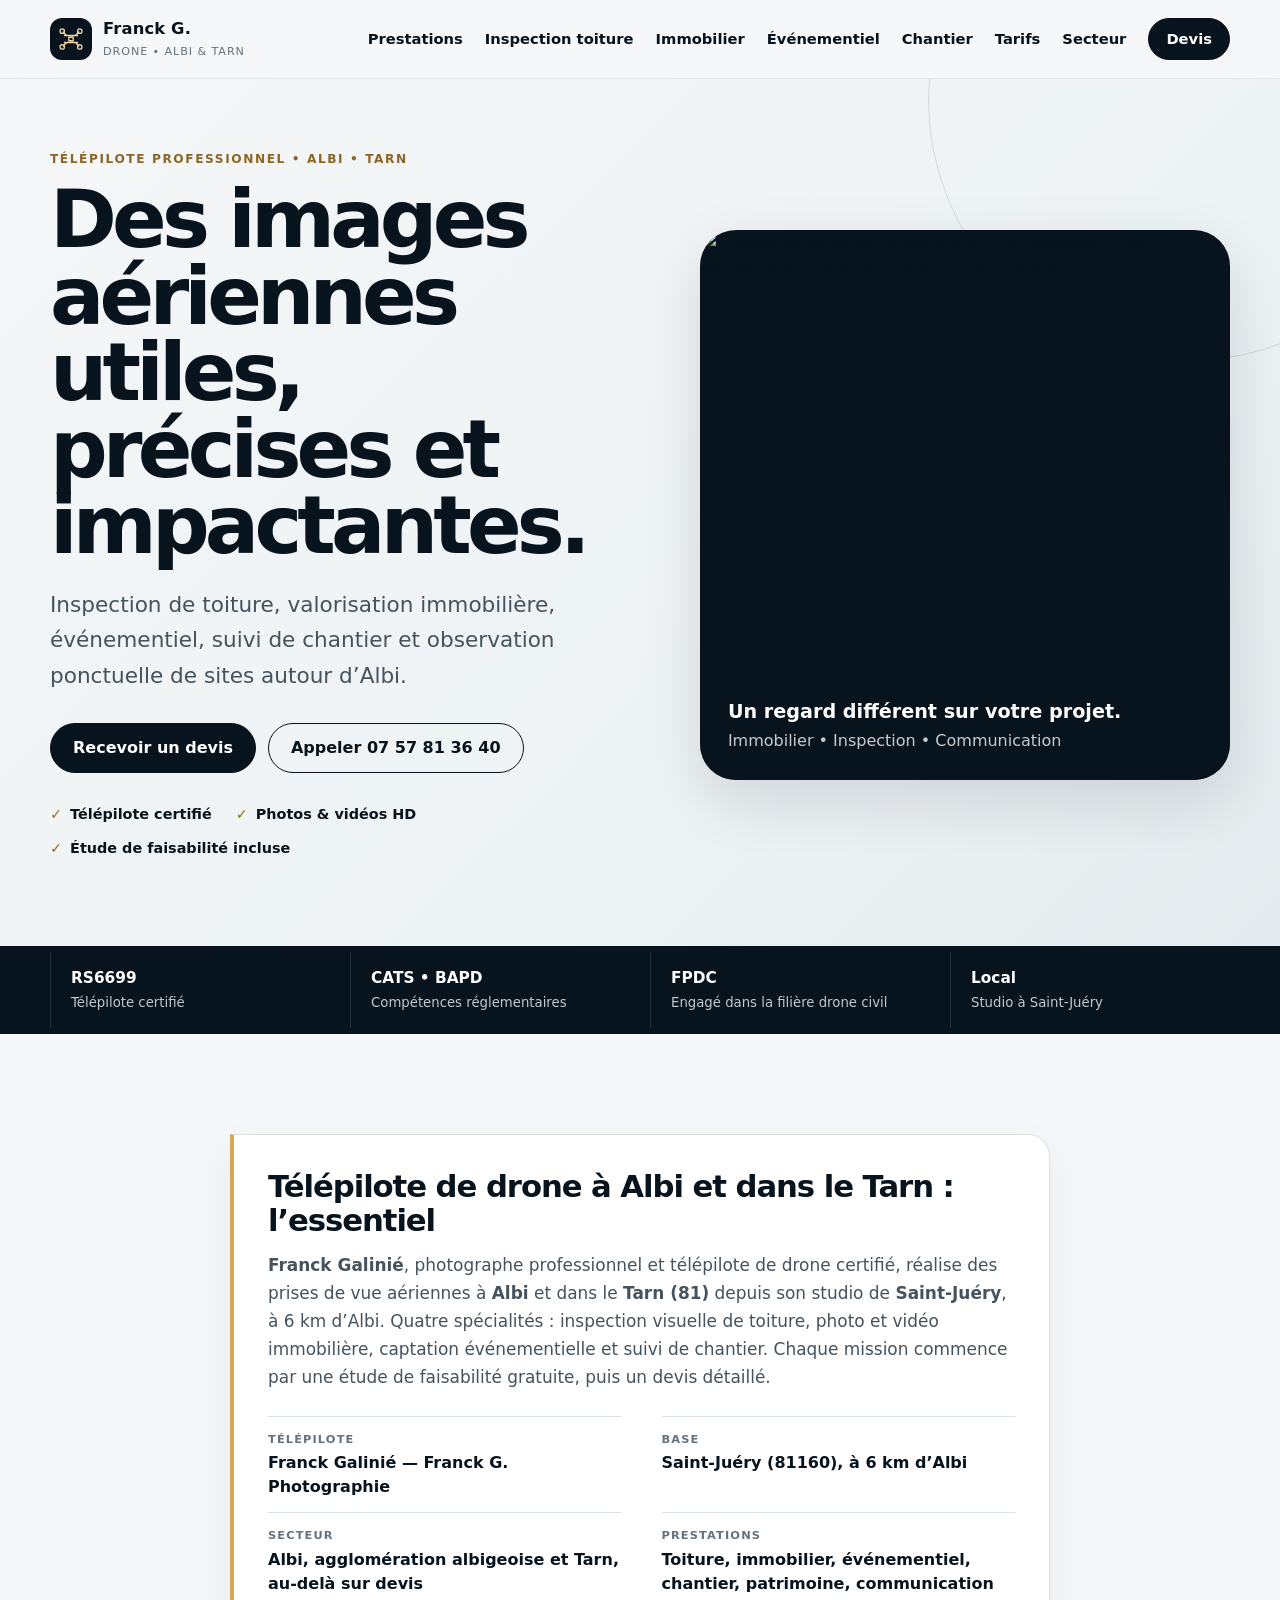
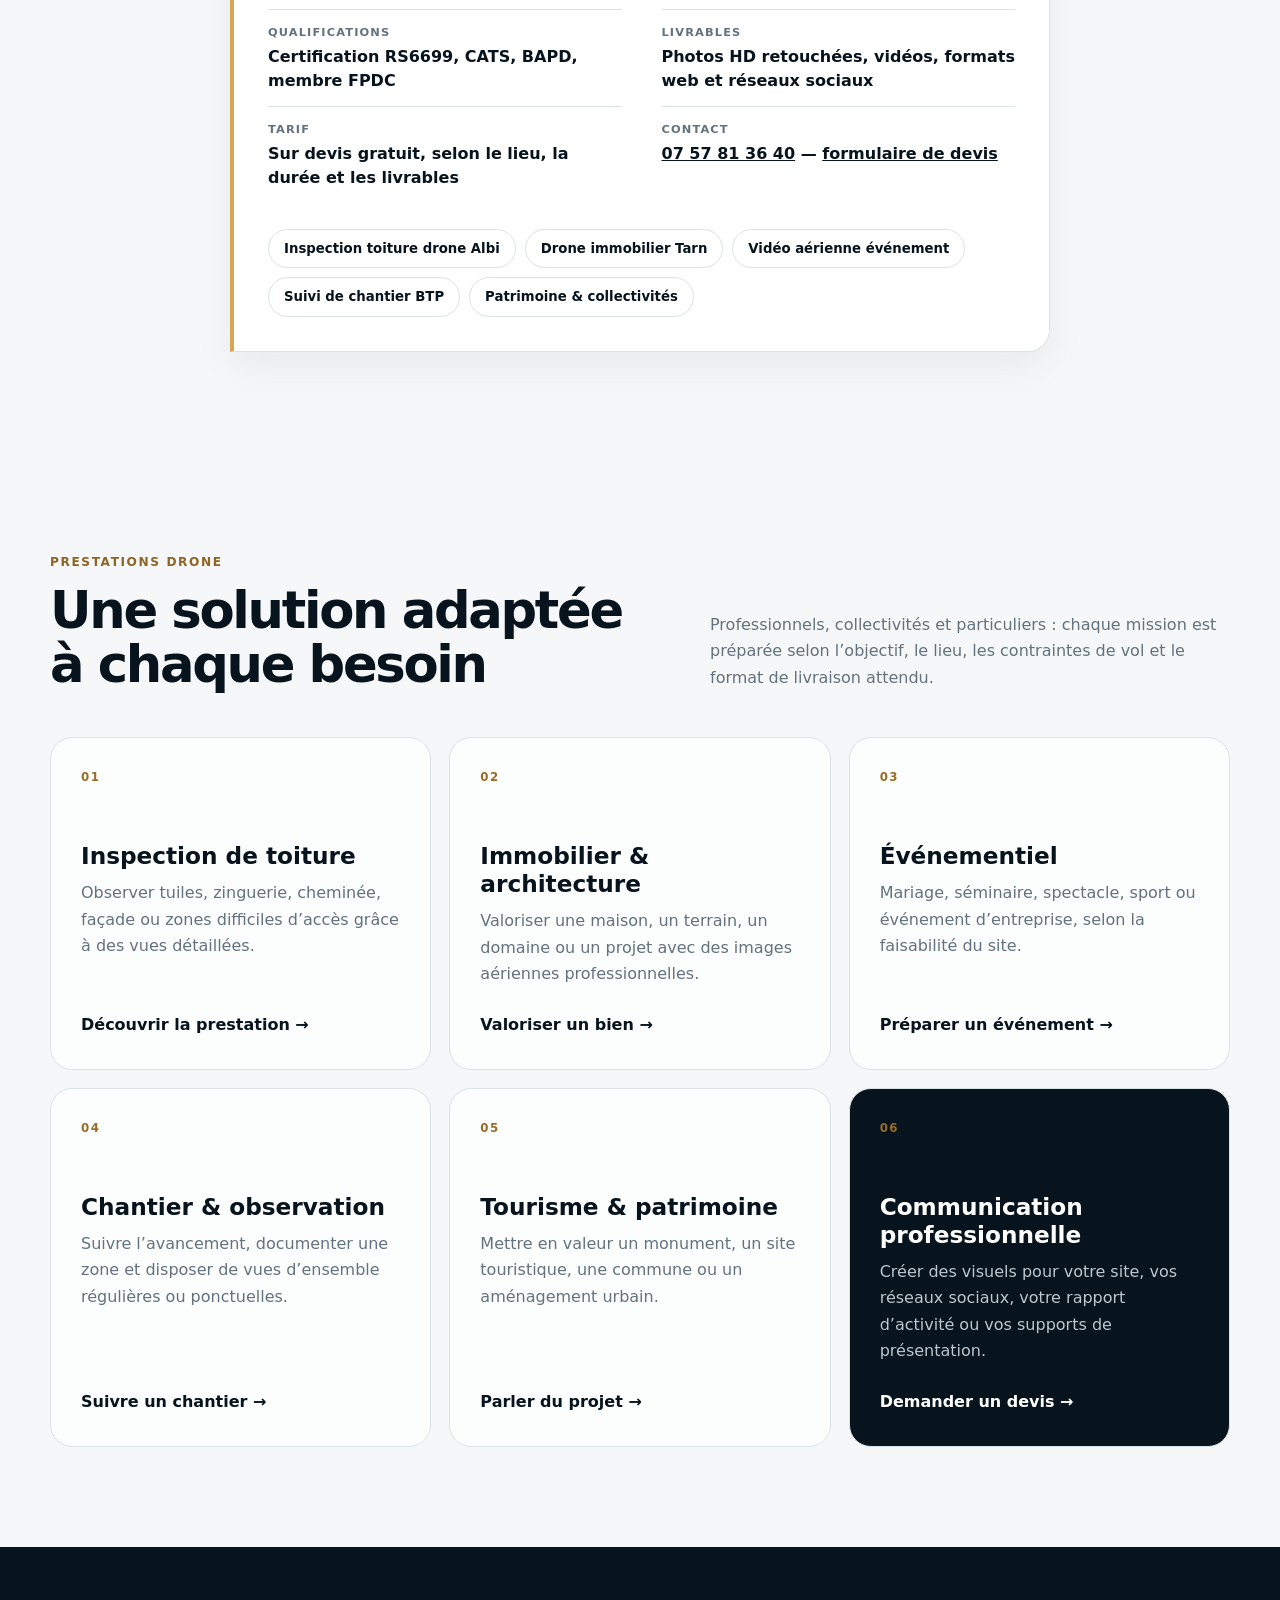
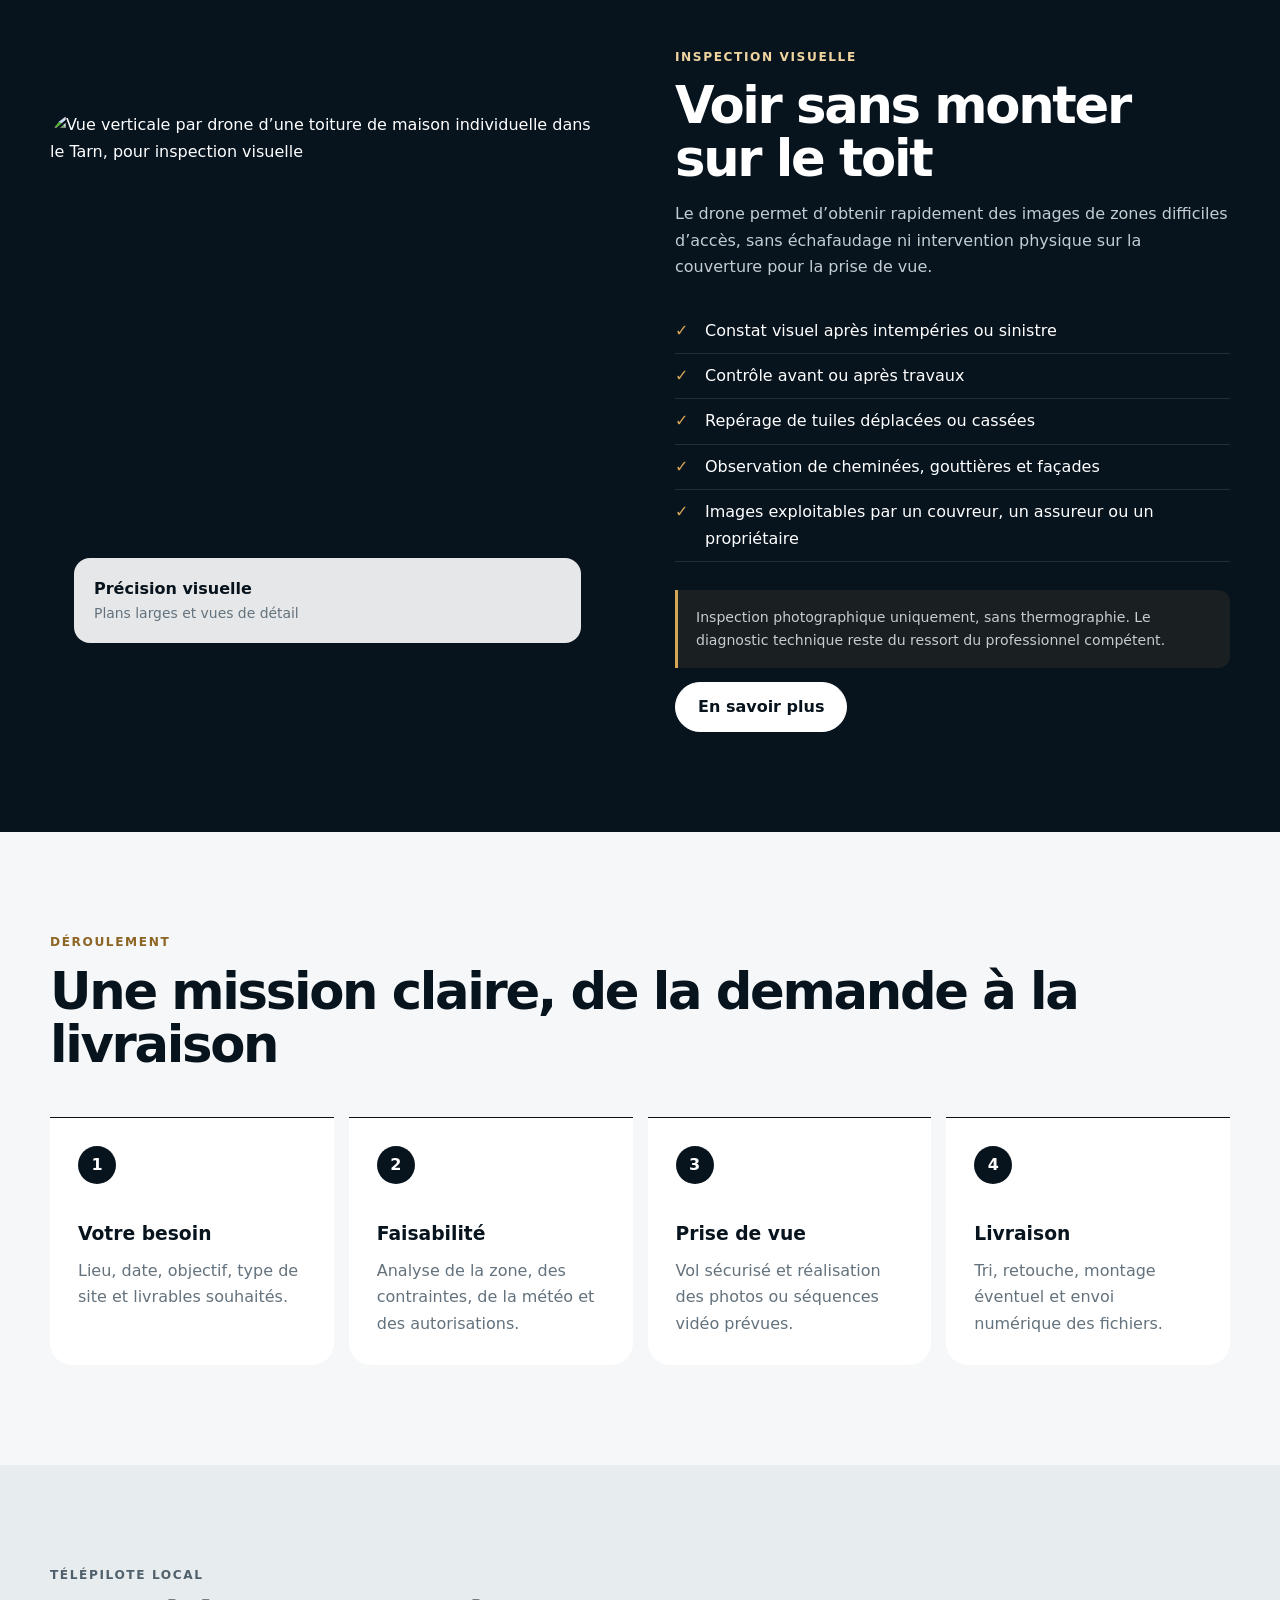
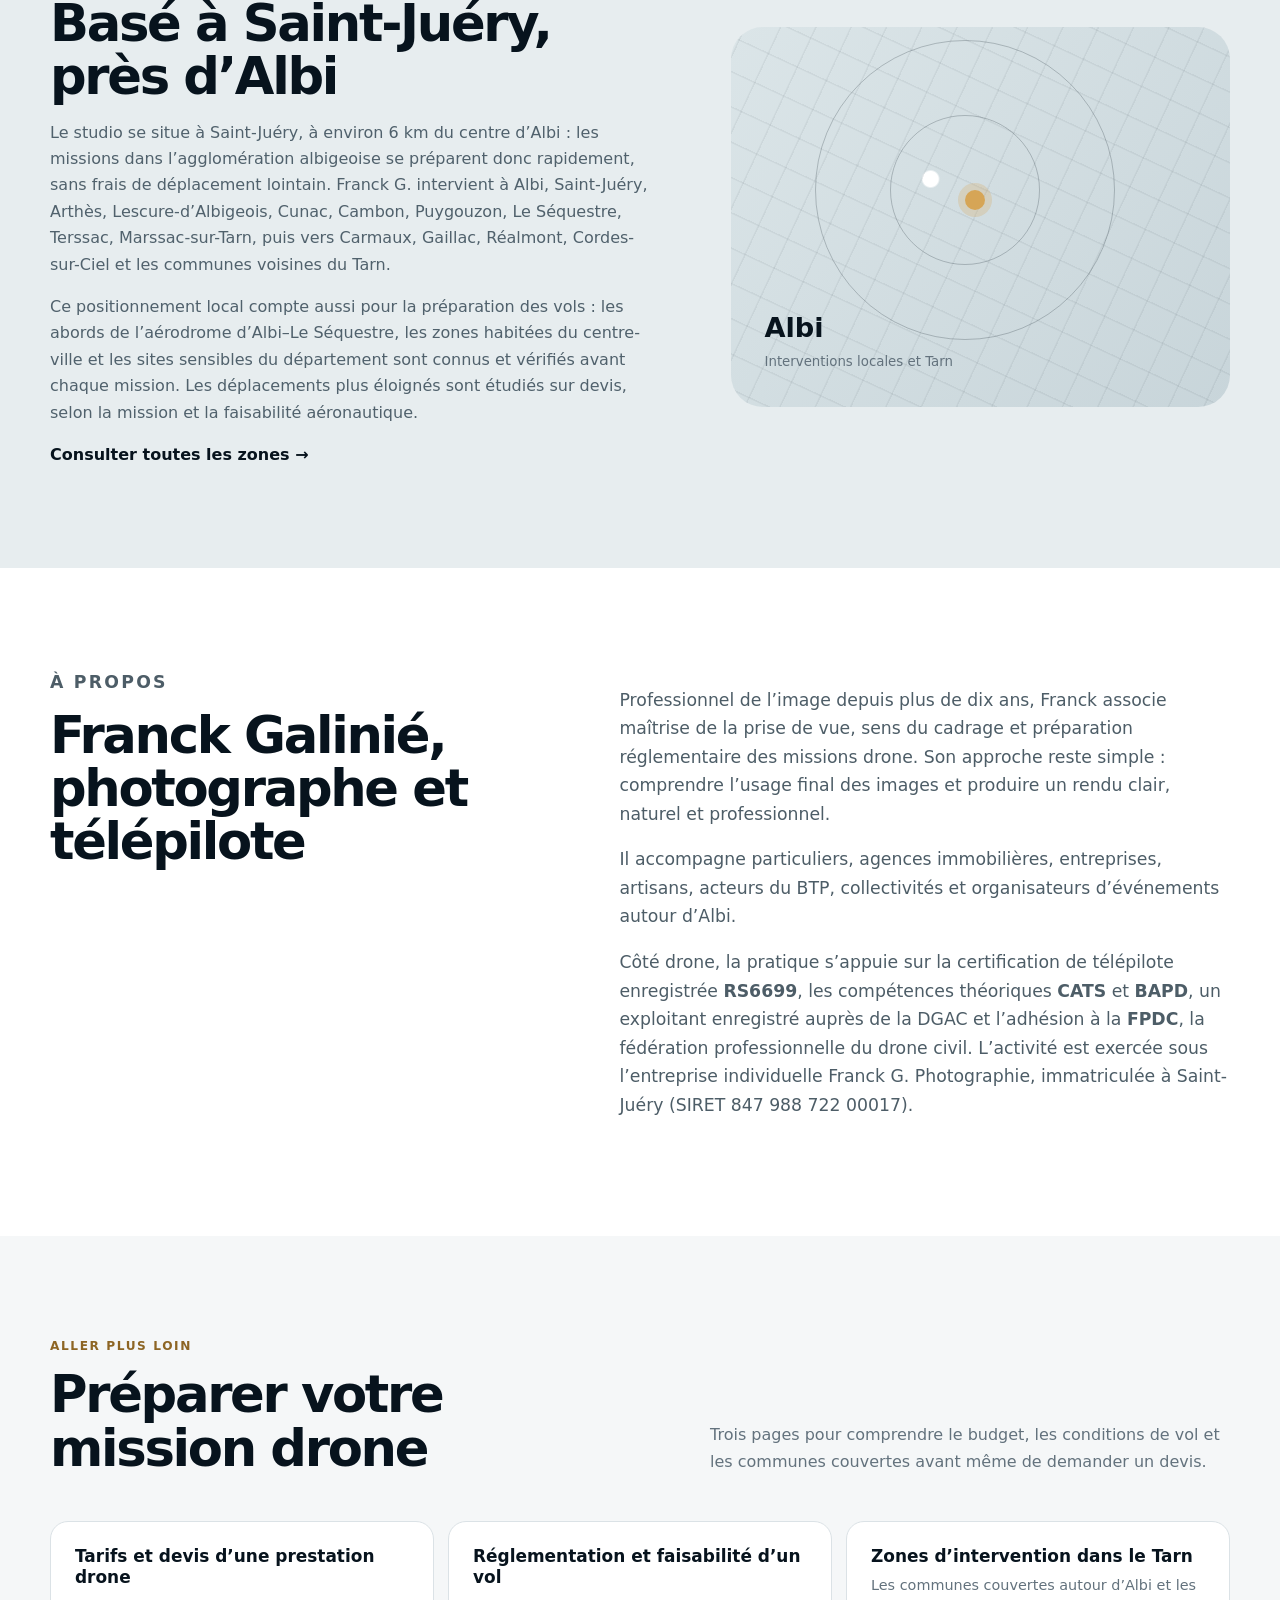
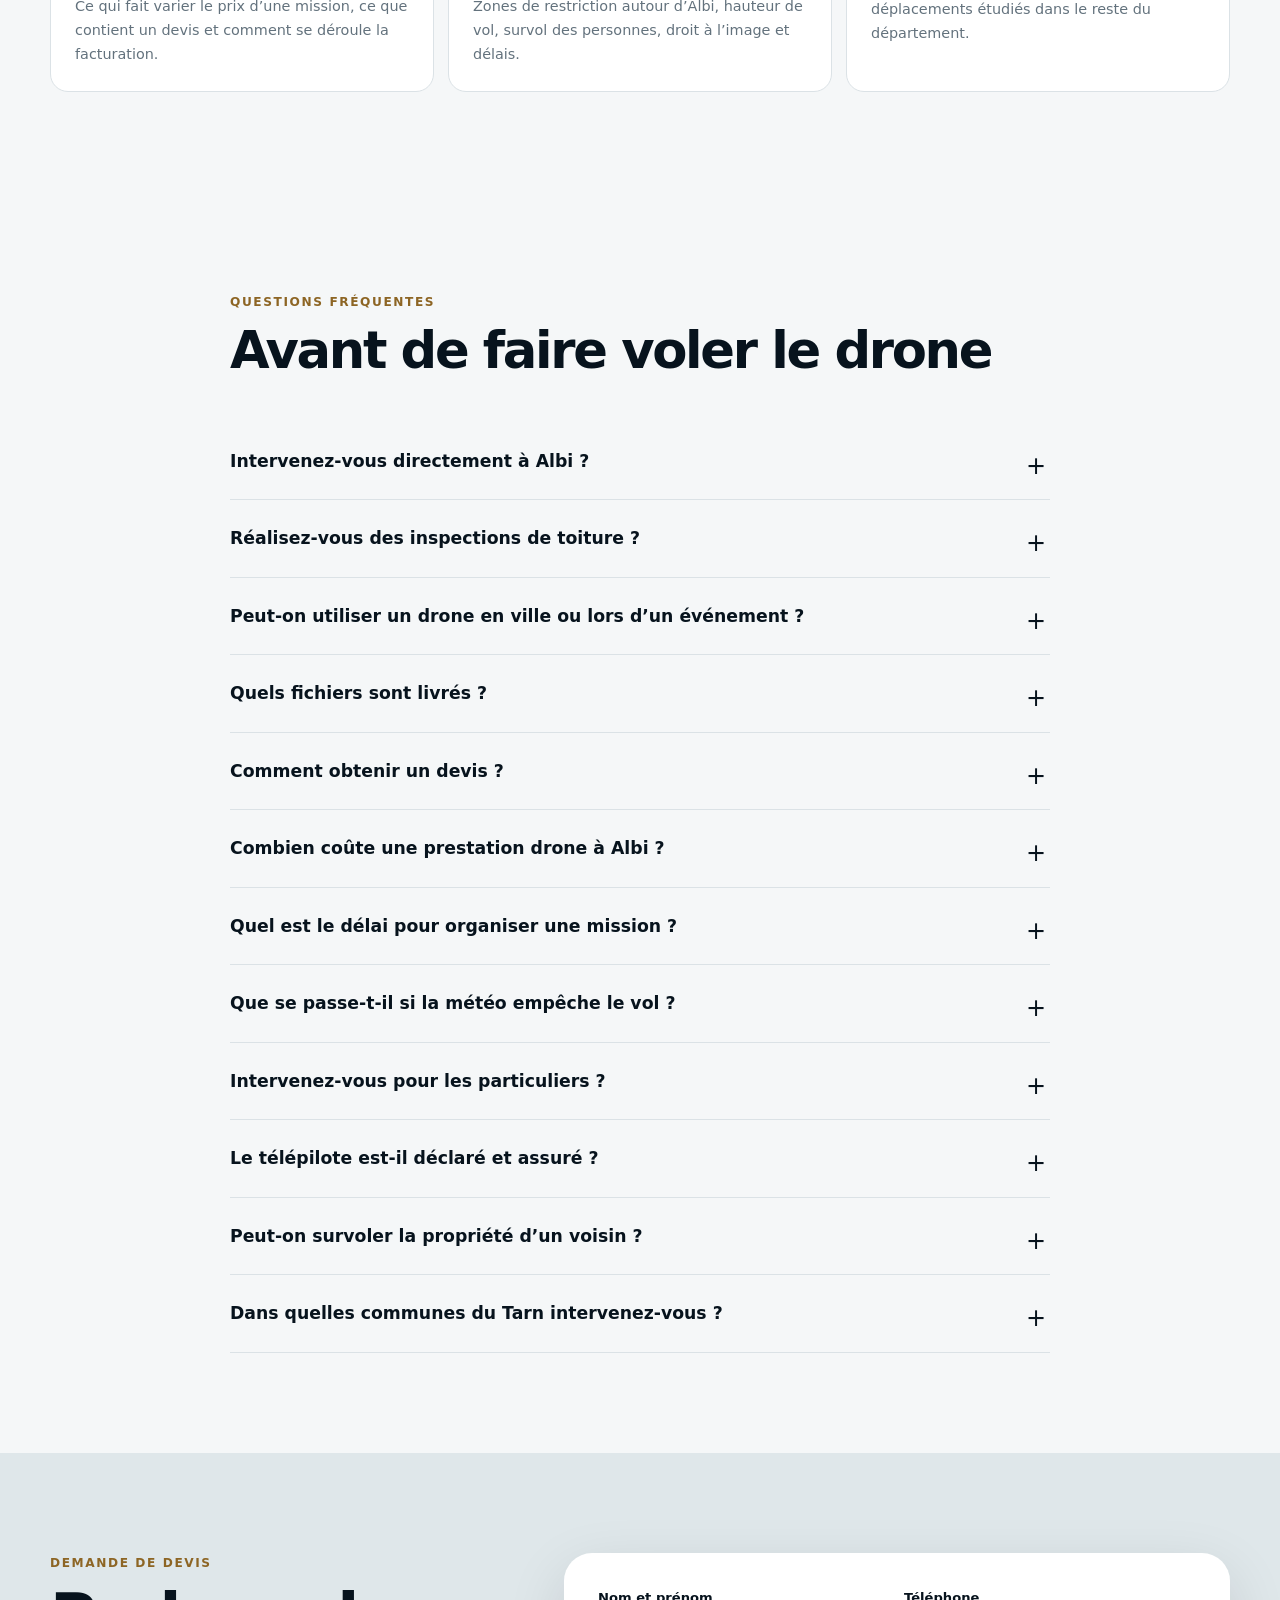
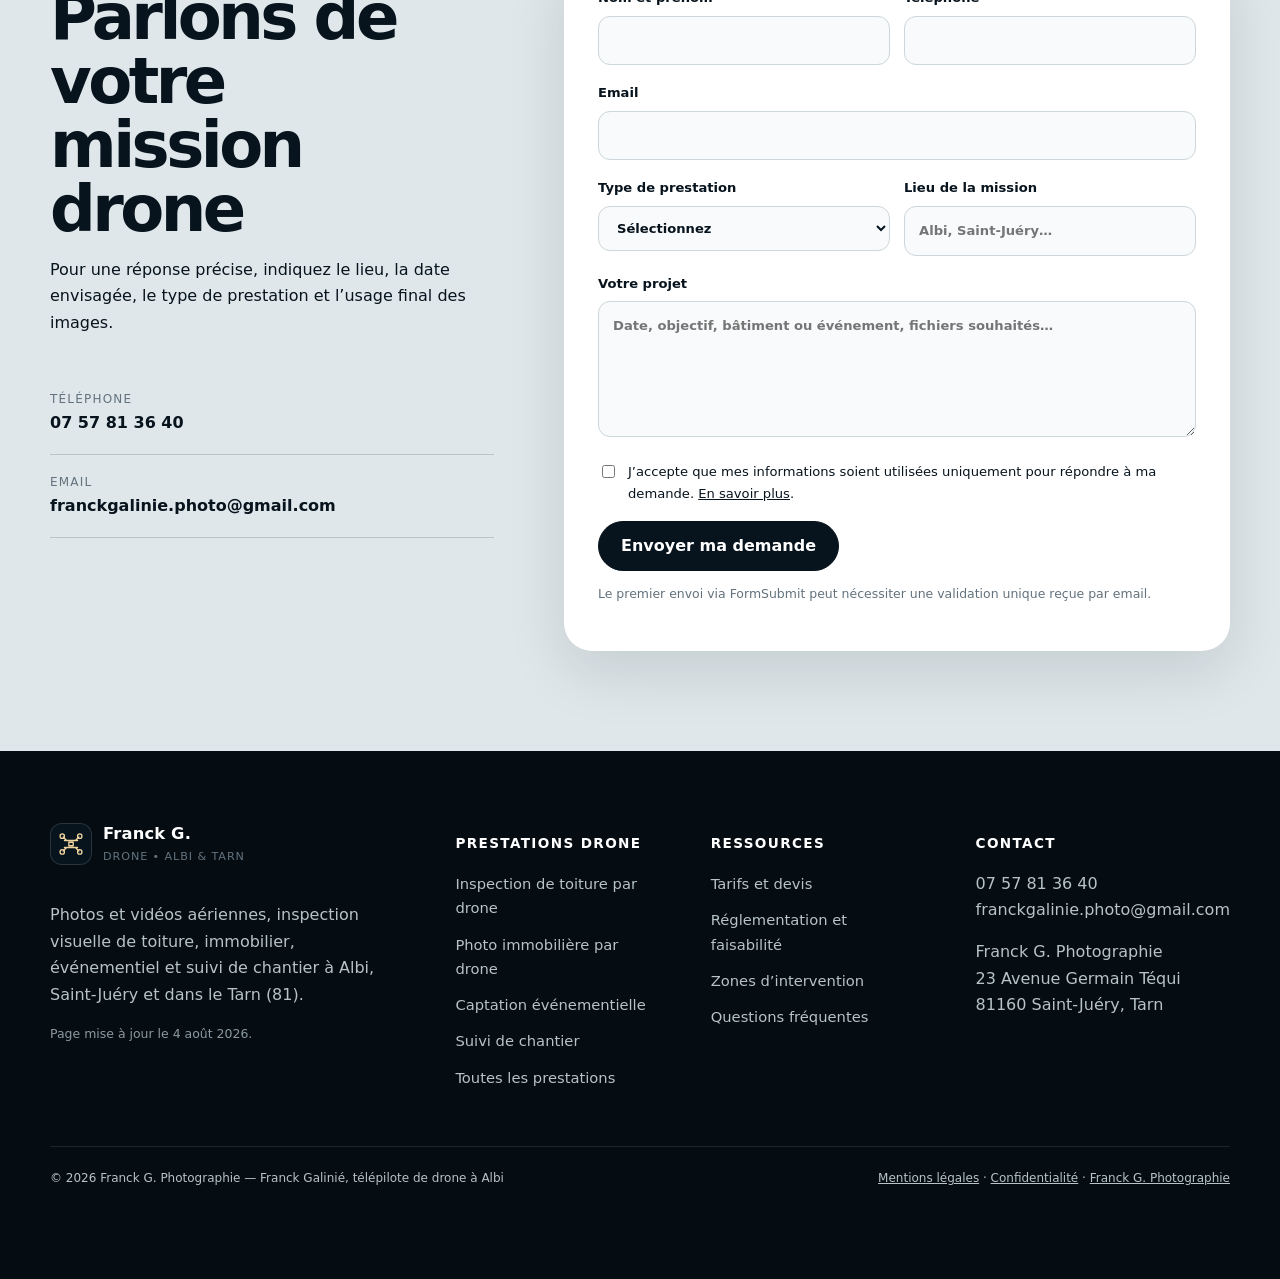
==== commit b4b0977d: "Optimisation SEO et GEO complète du site drone Albi Technique - head enrichi sur toutes les pages : " ====
--- a/index.html
+++ b/index.html
@@ -2,28 +2,44 @@
 <html lang="fr">
 <head>
   <meta charset="utf-8">
+  <meta name="google-site-verification" content="cqg7OQSbF7CRSikiptkAIQMX6aG6ECkMCgaswsnIfD8">
   <meta name="viewport" content="width=device-width, initial-scale=1">
-  <title>Télépilote drone à Albi & Tarn | Franck G. Drone</title>
-  <meta name="description" content="Télépilote de drone à Albi et dans le Tarn : inspection toiture, immobilier, événementiel, suivi de chantier et prises de vues aériennes professionnelles.">
+  <link rel="preconnect" href="https://static.wixstatic.com" crossorigin>
+  <link rel="dns-prefetch" href="//static.wixstatic.com">
+  <link rel="preload" as="image" fetchpriority="high" href="https://static.wixstatic.com/media/778cd0_7bb19a5117dd442d9610a43f3379fa1d~mv2.jpg/v1/fill/w_1200,h_900,al_c,q_85,enc_auto/778cd0_7bb19a5117dd442d9610a43f3379fa1d~mv2.jpg">
+  <title>Télépilote drone à Albi et dans le Tarn (81) | Franck G. Drone</title>
+  <meta name="description" content="Télépilote de drone certifié à Albi et dans le Tarn : inspection visuelle de toiture, immobilier, événementiel et suivi de chantier. Devis gratuit — 07 57 81 36 40.">
+  <meta name="keywords" content="télépilote drone Albi, drone Tarn, photographe drone Albi, inspection toiture drone Albi, drone immobilier Albi, vidéo drone événementiel Tarn, suivi de chantier drone 81">
   <meta name="robots" content="index,follow,max-image-preview:large,max-snippet:-1,max-video-preview:-1">
   <meta name="author" content="Franck G. Photographie">
   <meta name="theme-color" content="#07131d">
   <link rel="canonical" href="https://franckgaliniephoto.github.io/drone-albi/">
+  <link rel="alternate" hreflang="fr-FR" href="https://franckgaliniephoto.github.io/drone-albi/">
+  <link rel="alternate" hreflang="x-default" href="https://franckgaliniephoto.github.io/drone-albi/">
+  <meta name="geo.region" content="FR-81">
+  <meta name="geo.placename" content="Albi, Saint-Juéry, Tarn, Occitanie">
+  <meta name="geo.position" content="43.9333;2.2167">
+  <meta name="ICBM" content="43.9333, 2.2167">
+  <meta name="format-detection" content="telephone=yes">
+  <meta name="rating" content="general">
+  <meta name="revisit-after" content="7 days">
+  <meta property="og:image:type" content="image/png">
+  <meta property="article:modified_time" content="2026-08-04">
   <link rel="icon" href="assets/favicon.svg" type="image/svg+xml">
   <link rel="manifest" href="manifest.webmanifest">
   <meta property="og:type" content="website">
   <meta property="og:locale" content="fr_FR">
   <meta property="og:site_name" content="Franck G. Drone — Albi & Tarn">
-  <meta property="og:title" content="Télépilote drone à Albi & Tarn | Franck G. Drone">
-  <meta property="og:description" content="Télépilote de drone à Albi et dans le Tarn : inspection toiture, immobilier, événementiel, suivi de chantier et prises de vues aériennes professionnelles.">
+  <meta property="og:title" content="Télépilote drone à Albi et dans le Tarn (81) | Franck G. Drone">
+  <meta property="og:description" content="Télépilote de drone certifié à Albi et dans le Tarn : inspection visuelle de toiture, immobilier, événementiel et suivi de chantier. Devis gratuit sous étude de faisabilité.">
   <meta property="og:url" content="https://franckgaliniephoto.github.io/drone-albi/">
   <meta property="og:image" content="https://franckgaliniephoto.github.io/drone-albi/assets/og-image.png">
   <meta property="og:image:width" content="1200">
   <meta property="og:image:height" content="630">
   <meta property="og:image:alt" content="Télépilote drone à Albi et dans le Tarn — Franck G.">
   <meta name="twitter:card" content="summary_large_image">
-  <meta name="twitter:title" content="Télépilote drone à Albi & Tarn | Franck G. Drone">
-  <meta name="twitter:description" content="Télépilote de drone à Albi et dans le Tarn : inspection toiture, immobilier, événementiel, suivi de chantier et prises de vues aériennes professionnelles.">
+  <meta name="twitter:title" content="Télépilote drone à Albi et dans le Tarn (81) | Franck G. Drone">
+  <meta name="twitter:description" content="Télépilote de drone certifié à Albi et dans le Tarn : inspection visuelle de toiture, immobilier, événementiel et suivi de chantier. Devis gratuit sous étude de faisabilité.">
   <meta name="twitter:image" content="https://franckgaliniephoto.github.io/drone-albi/assets/og-image.png">
   <link rel="stylesheet" href="assets/styles.css">
   <script type="application/ld+json">{
@@ -32,17 +48,42 @@
     {
       "@type": [
         "LocalBusiness",
-        "ProfessionalService"
+        "ProfessionalService",
+        "PhotographBusiness"
       ],
       "@id": "https://franckgaliniephoto.github.io/drone-albi/#business",
       "name": "Franck G. Photographie — Prestations drone",
-      "alternateName": "Franck G. Drone Albi Tarn",
+      "legalName": "Franck Galinié — Franck G. Photographie",
+      "alternateName": [
+        "Franck G. Drone Albi Tarn",
+        "Télépilote drone Albi",
+        "Photographe drone Albi",
+        "Franck G. Drone"
+      ],
       "url": "https://franckgaliniephoto.github.io/drone-albi/",
+      "mainEntityOfPage": {
+        "@id": "https://franckgaliniephoto.github.io/drone-albi/#webpage"
+      },
+      "logo": {
+        "@type": "ImageObject",
+        "@id": "https://franckgaliniephoto.github.io/drone-albi/#logo",
+        "url": "https://franckgaliniephoto.github.io/drone-albi/assets/favicon.svg",
+        "contentUrl": "https://franckgaliniephoto.github.io/drone-albi/assets/favicon.svg",
+        "caption": "Franck G. Drone — Albi & Tarn"
+      },
+      "image": [
+        "https://franckgaliniephoto.github.io/drone-albi/assets/og-image.png",
+        "https://static.wixstatic.com/media/778cd0_7bb19a5117dd442d9610a43f3379fa1d~mv2.jpg/v1/fill/w_1200,h_900,al_c,q_85,enc_auto/778cd0_7bb19a5117dd442d9610a43f3379fa1d~mv2.jpg",
+        "https://static.wixstatic.com/media/778cd0_fd57e9e9a5d241f4ba4f88d41efa723c~mv2.jpg/v1/fill/w_1200,h_900,al_c,q_85,enc_auto/778cd0_fd57e9e9a5d241f4ba4f88d41efa723c~mv2.jpg"
+      ],
+      "photo": "https://franckgaliniephoto.github.io/drone-albi/assets/og-image.png",
       "telephone": "+33757813640",
       "email": "franckgalinie.photo@gmail.com",
       "priceRange": "€€",
-      "image": "https://franckgaliniephoto.github.io/drone-albi/assets/og-image.png",
-      "description": "Télépilote de drone professionnel à Albi et dans le Tarn : inspection visuelle de toiture, immobilier, événementiel, suivi de chantier, patrimoine et communication.",
+      "currenciesAccepted": "EUR",
+      "slogan": "Des images aériennes utiles, précises et impactantes.",
+      "description": "Télépilote de drone professionnel basé à Saint-Juéry, à côté d’Albi (Tarn, Occitanie) : inspection visuelle de toiture, photo et vidéo immobilière, événementiel, suivi de chantier, patrimoine et communication par drone.",
+      "disambiguatingDescription": "Prestataire indépendant de prises de vue aériennes par drone dans l’agglomération albigeoise et le département du Tarn (81). Inspection visuelle sans thermographie, devis sur étude de faisabilité.",
       "address": {
         "@type": "PostalAddress",
         "streetAddress": "23 Avenue Germain Téqui",
@@ -51,30 +92,280 @@
         "addressRegion": "Occitanie",
         "addressCountry": "FR"
       },
+      "geo": {
+        "@type": "GeoCoordinates",
+        "latitude": 43.9333,
+        "longitude": 2.2167,
+        "address": {
+          "@id": "https://franckgaliniephoto.github.io/drone-albi/#address"
+        }
+      },
+      "hasMap": "https://www.google.com/maps/search/?api=1&query=23+Avenue+Germain+T%C3%A9qui+81160+Saint-Ju%C3%A9ry",
+      "identifier": {
+        "@type": "PropertyValue",
+        "name": "SIRET",
+        "value": "84798872200017"
+      },
+      "founder": {
+        "@id": "https://franckgaliniephoto.github.io/drone-albi/#franck-galinie"
+      },
+      "employee": {
+        "@id": "https://franckgaliniephoto.github.io/drone-albi/#franck-galinie"
+      },
+      "contactPoint": [
+        {
+          "@type": "ContactPoint",
+          "@id": "https://franckgaliniephoto.github.io/drone-albi/#contact-devis",
+          "contactType": "Demande de devis",
+          "telephone": "+33757813640",
+          "email": "franckgalinie.photo@gmail.com",
+          "availableLanguage": [
+            "fr"
+          ],
+          "areaServed": "FR-81",
+          "url": "https://franckgaliniephoto.github.io/drone-albi/#contact"
+        }
+      ],
       "areaServed": [
         {
           "@type": "City",
-          "name": "Albi"
+          "name": "Albi",
+          "@id": "https://www.wikidata.org/wiki/Q184267"
         },
         {
           "@type": "City",
           "name": "Saint-Juéry"
         },
         {
+          "@type": "City",
+          "name": "Lescure-d’Albigeois"
+        },
+        {
+          "@type": "City",
+          "name": "Arthès"
+        },
+        {
+          "@type": "City",
+          "name": "Puygouzon"
+        },
+        {
+          "@type": "City",
+          "name": "Marssac-sur-Tarn"
+        },
+        {
+          "@type": "City",
+          "name": "Carmaux"
+        },
+        {
+          "@type": "City",
+          "name": "Gaillac"
+        },
+        {
+          "@type": "City",
+          "name": "Réalmont"
+        },
+        {
+          "@type": "City",
+          "name": "Castres"
+        },
+        {
           "@type": "AdministrativeArea",
-          "name": "Tarn"
+          "name": "Tarn",
+          "@id": "https://www.wikidata.org/wiki/Q12545"
+        },
+        {
+          "@type": "AdministrativeArea",
+          "name": "Occitanie"
         }
+      ],
+      "serviceArea": {
+        "@type": "GeoCircle",
+        "geoMidpoint": {
+          "@type": "GeoCoordinates",
+          "latitude": 43.9333,
+          "longitude": 2.2167
+        },
+        "geoRadius": "60000",
+        "description": "Rayon d’intervention habituel autour d’Albi ; au-delà sur devis."
+      },
+      "knowsLanguage": {
+        "@type": "Language",
+        "name": "Français",
+        "alternateName": "fr"
+      },
+      "knowsAbout": [
+        "Prise de vue aérienne par drone",
+        "Inspection visuelle de toiture par drone",
+        "Photographie immobilière aérienne",
+        "Vidéo événementielle par drone",
+        "Suivi de chantier par drone",
+        "Photogrammétrie visuelle",
+        "Photographie de patrimoine",
+        "Réglementation drone catégorie ouverte",
+        "Cadrage et post-traitement photo",
+        "Communication visuelle des collectivités"
       ],
       "sameAs": [
         "https://www.franckgphotographie.fr/dronetarn",
+        "https://www.franckgphotographie.fr",
         "https://www.instagram.com/franck_photographie81/"
       ],
+      "hasOfferCatalog": {
+        "@type": "OfferCatalog",
+        "@id": "https://franckgaliniephoto.github.io/drone-albi/#catalogue",
+        "name": "Prestations drone à Albi et dans le Tarn",
+        "itemListElement": [
+          {
+            "@type": "Offer",
+            "position": 1,
+            "itemOffered": {
+              "@id": "https://franckgaliniephoto.github.io/drone-albi/inspection-toiture-drone-albi.html#service"
+            },
+            "priceCurrency": "EUR",
+            "availability": "https://schema.org/InStock",
+            "url": "https://franckgaliniephoto.github.io/drone-albi/inspection-toiture-drone-albi.html",
+            "areaServed": {
+              "@type": "AdministrativeArea",
+              "name": "Tarn"
+            }
+          },
+          {
+            "@type": "Offer",
+            "position": 2,
+            "itemOffered": {
+              "@id": "https://franckgaliniephoto.github.io/drone-albi/drone-immobilier-albi.html#service"
+            },
+            "priceCurrency": "EUR",
+            "availability": "https://schema.org/InStock",
+            "url": "https://franckgaliniephoto.github.io/drone-albi/drone-immobilier-albi.html",
+            "areaServed": {
+              "@type": "AdministrativeArea",
+              "name": "Tarn"
+            }
+          },
+          {
+            "@type": "Offer",
+            "position": 3,
+            "itemOffered": {
+              "@id": "https://franckgaliniephoto.github.io/drone-albi/drone-evenementiel-tarn.html#service"
+            },
+            "priceCurrency": "EUR",
+            "availability": "https://schema.org/InStock",
+            "url": "https://franckgaliniephoto.github.io/drone-albi/drone-evenementiel-tarn.html",
+            "areaServed": {
+              "@type": "AdministrativeArea",
+              "name": "Tarn"
+            }
+          },
+          {
+            "@type": "Offer",
+            "position": 4,
+            "itemOffered": {
+              "@id": "https://franckgaliniephoto.github.io/drone-albi/suivi-chantier-surveillance-drone-tarn.html#service"
+            },
+            "priceCurrency": "EUR",
+            "availability": "https://schema.org/InStock",
+            "url": "https://franckgaliniephoto.github.io/drone-albi/suivi-chantier-surveillance-drone-tarn.html",
+            "areaServed": {
+              "@type": "AdministrativeArea",
+              "name": "Tarn"
+            }
+          },
+          {
+            "@type": "Offer",
+            "position": 5,
+            "itemOffered": {
+              "@type": "Service",
+              "@id": "https://franckgaliniephoto.github.io/drone-albi/#service-patrimoine",
+              "name": "Photo et vidéo aérienne de tourisme et de patrimoine",
+              "serviceType": "Prise de vue aérienne de patrimoine",
+              "provider": {
+                "@id": "https://franckgaliniephoto.github.io/drone-albi/#business"
+              }
+            },
+            "priceCurrency": "EUR",
+            "url": "https://franckgaliniephoto.github.io/drone-albi/#prestations"
+          },
+          {
+            "@type": "Offer",
+            "position": 6,
+            "itemOffered": {
+              "@type": "Service",
+              "@id": "https://franckgaliniephoto.github.io/drone-albi/#service-communication",
+              "name": "Contenus aériens pour la communication professionnelle",
+              "serviceType": "Production de visuels par drone",
+              "provider": {
+                "@id": "https://franckgaliniephoto.github.io/drone-albi/#business"
+              }
+            },
+            "priceCurrency": "EUR",
+            "url": "https://franckgaliniephoto.github.io/drone-albi/#prestations"
+          }
+        ]
+      },
+      "publishingPrinciples": "https://franckgaliniephoto.github.io/drone-albi/mentions-legales.html",
+      "isAccessibleForFree": true
+    },
+    {
+      "@type": "Person",
+      "@id": "https://franckgaliniephoto.github.io/drone-albi/#franck-galinie",
+      "name": "Franck Galinié",
+      "givenName": "Franck",
+      "familyName": "Galinié",
+      "jobTitle": [
+        "Photographe professionnel",
+        "Télépilote de drone"
+      ],
+      "description": "Photographe professionnel depuis plus de dix ans et télépilote de drone certifié, installé à Saint-Juéry près d’Albi (Tarn).",
+      "url": "https://franckgaliniephoto.github.io/drone-albi/",
+      "image": "https://franckgaliniephoto.github.io/drone-albi/assets/og-image.png",
+      "email": "franckgalinie.photo@gmail.com",
+      "telephone": "+33757813640",
+      "worksFor": {
+        "@id": "https://franckgaliniephoto.github.io/drone-albi/#business"
+      },
+      "homeLocation": {
+        "@type": "Place",
+        "name": "Saint-Juéry, Tarn, Occitanie, France"
+      },
+      "workLocation": {
+        "@type": "Place",
+        "name": "Albi et département du Tarn (81)"
+      },
       "knowsAbout": [
         "Prise de vue aérienne",
-        "Inspection visuelle de toiture",
-        "Photographie immobilière par drone",
-        "Vidéo événementielle par drone",
-        "Suivi de chantier par drone"
+        "Inspection visuelle de toiture par drone",
+        "Photographie immobilière",
+        "Vidéo événementielle",
+        "Suivi de chantier par drone",
+        "Réglementation des vols de drone"
+      ],
+      "hasCredential": [
+        {
+          "@type": "EducationalOccupationalCredential",
+          "credentialCategory": "certification",
+          "name": "Télépilote de drone — certification enregistrée RS6699",
+          "identifier": "RS6699"
+        },
+        {
+          "@type": "EducationalOccupationalCredential",
+          "credentialCategory": "certificate",
+          "name": "CATS — Certificat d’aptitude théorique de télépilote"
+        },
+        {
+          "@type": "EducationalOccupationalCredential",
+          "credentialCategory": "certificate",
+          "name": "BAPD — Brevet d’aptitude de pilote de drone"
+        }
+      ],
+      "memberOf": {
+        "@type": "Organization",
+        "name": "FPDC — Fédération Professionnelle du Drone Civil",
+        "url": "https://www.federation-drone.org/"
+      },
+      "sameAs": [
+        "https://www.instagram.com/franck_photographie81/",
+        "https://www.franckgphotographie.fr"
       ]
     },
     {
@@ -82,50 +373,293 @@
       "@id": "https://franckgaliniephoto.github.io/drone-albi/#website",
       "url": "https://franckgaliniephoto.github.io/drone-albi/",
       "name": "Franck G. Drone — Albi & Tarn",
+      "alternateName": "Télépilote drone Albi et Tarn",
+      "description": "Site des prestations drone de Franck G. Photographie : inspection de toiture, immobilier, événementiel et suivi de chantier à Albi et dans le Tarn.",
       "inLanguage": "fr-FR",
       "publisher": {
         "@id": "https://franckgaliniephoto.github.io/drone-albi/#business"
+      },
+      "copyrightHolder": {
+        "@id": "https://franckgaliniephoto.github.io/drone-albi/#business"
+      },
+      "copyrightYear": 2026,
+      "about": {
+        "@id": "https://franckgaliniephoto.github.io/drone-albi/#business"
+      },
+      "maintainer": {
+        "@id": "https://franckgaliniephoto.github.io/drone-albi/#franck-galinie"
       }
     },
     {
       "@type": "WebPage",
       "@id": "https://franckgaliniephoto.github.io/drone-albi/#webpage",
       "url": "https://franckgaliniephoto.github.io/drone-albi/",
-      "name": "Télépilote de drone à Albi et dans le Tarn",
-      "description": "Télépilote de drone à Albi et dans le Tarn",
+      "name": "Télépilote de drone à Albi et dans le Tarn — Franck G. Photographie",
+      "description": "Prestations de prise de vue aérienne par drone à Albi et dans le Tarn : inspection visuelle de toiture, immobilier, événementiel et suivi de chantier, par un télépilote certifié basé à Saint-Juéry.",
       "inLanguage": "fr-FR",
       "isPartOf": {
         "@id": "https://franckgaliniephoto.github.io/drone-albi/#website"
       },
       "about": {
         "@id": "https://franckgaliniephoto.github.io/drone-albi/#business"
-      }
+      },
+      "author": {
+        "@id": "https://franckgaliniephoto.github.io/drone-albi/#franck-galinie"
+      },
+      "publisher": {
+        "@id": "https://franckgaliniephoto.github.io/drone-albi/#business"
+      },
+      "datePublished": "2026-07-24",
+      "dateModified": "2026-08-04",
+      "primaryImageOfPage": {
+        "@type": "ImageObject",
+        "url": "https://static.wixstatic.com/media/778cd0_7bb19a5117dd442d9610a43f3379fa1d~mv2.jpg/v1/fill/w_1200,h_900,al_c,q_85,enc_auto/778cd0_7bb19a5117dd442d9610a43f3379fa1d~mv2.jpg"
+      },
+      "keywords": "télépilote drone Albi, drone Tarn, photo aérienne Albi, inspection toiture drone, drone immobilier Albi, vidéo drone Tarn, pilote de drone 81",
+      "speakable": {
+        "@type": "SpeakableSpecification",
+        "cssSelector": [
+          ".answer-box",
+          "h1",
+          ".lead"
+        ]
+      },
+      "potentialAction": {
+        "@type": "CommunicateAction",
+        "name": "Demander un devis drone",
+        "target": "https://franckgaliniephoto.github.io/drone-albi/#contact"
+      },
+      "mainEntity": {
+        "@id": "https://franckgaliniephoto.github.io/drone-albi/#business"
+      },
+      "significantLink": [
+        "https://franckgaliniephoto.github.io/drone-albi/inspection-toiture-drone-albi.html",
+        "https://franckgaliniephoto.github.io/drone-albi/drone-immobilier-albi.html",
+        "https://franckgaliniephoto.github.io/drone-albi/drone-evenementiel-tarn.html",
+        "https://franckgaliniephoto.github.io/drone-albi/suivi-chantier-surveillance-drone-tarn.html",
+        "https://franckgaliniephoto.github.io/drone-albi/tarifs-devis-drone-albi.html",
+        "https://franckgaliniephoto.github.io/drone-albi/reglementation-drone-albi-tarn.html",
+        "https://franckgaliniephoto.github.io/drone-albi/zones-intervention.html"
+      ]
     },
     {
       "@type": "Service",
       "@id": "https://franckgaliniephoto.github.io/drone-albi/#service",
       "name": "Prestations photo et vidéo par drone à Albi et dans le Tarn",
       "serviceType": "Prise de vue aérienne professionnelle par drone",
-      "description": "Photos et vidéos aériennes pour inspection visuelle, immobilier, événements, chantiers, patrimoine, collectivités et communication.",
+      "description": "Photos et vidéos aériennes pour inspection visuelle, immobilier, événements, chantiers, patrimoine, collectivités et communication, à Albi et dans le Tarn.",
       "provider": {
         "@id": "https://franckgaliniephoto.github.io/drone-albi/#business"
       },
-      "areaServed": {
-        "@type": "AdministrativeArea",
-        "name": "Tarn"
-      },
-      "url": "https://franckgaliniephoto.github.io/drone-albi/"
+      "brand": {
+        "@id": "https://franckgaliniephoto.github.io/drone-albi/#business"
+      },
+      "url": "https://franckgaliniephoto.github.io/drone-albi/",
+      "category": "Prise de vue aérienne par drone",
+      "availableChannel": {
+        "@type": "ServiceChannel",
+        "serviceUrl": "https://franckgaliniephoto.github.io/drone-albi/#contact",
+        "servicePhone": "+33757813640",
+        "availableLanguage": "fr",
+        "serviceLocation": {
+          "@id": "https://franckgaliniephoto.github.io/drone-albi/#business"
+        }
+      },
+      "areaServed": [
+        {
+          "@type": "City",
+          "name": "Albi"
+        },
+        {
+          "@type": "AdministrativeArea",
+          "name": "Tarn"
+        },
+        {
+          "@type": "GeoCircle",
+          "geoMidpoint": {
+            "@type": "GeoCoordinates",
+            "latitude": 43.9333,
+            "longitude": 2.2167
+          },
+          "geoRadius": "60000"
+        }
+      ],
+      "audience": {
+        "@type": "Audience",
+        "audienceType": "Particuliers, entreprises, artisans, agences immobilières, collectivités et associations du Tarn"
+      },
+      "offers": {
+        "@type": "Offer",
+        "priceCurrency": "EUR",
+        "priceRange": "€€",
+        "availability": "https://schema.org/InStock",
+        "url": "https://franckgaliniephoto.github.io/drone-albi/#contact",
+        "areaServed": {
+          "@type": "AdministrativeArea",
+          "name": "Tarn"
+        },
+        "seller": {
+          "@id": "https://franckgaliniephoto.github.io/drone-albi/#business"
+        },
+        "description": "Tarif établi sur devis après étude de faisabilité du site et du vol."
+      },
+      "hasOfferCatalog": {
+        "@type": "OfferCatalog",
+        "name": "Prestations photo et vidéo par drone à Albi et dans le Tarn",
+        "itemListElement": [
+          {
+            "@type": "Offer",
+            "position": 1,
+            "itemOffered": {
+              "@type": "Service",
+              "name": "Inspection visuelle de toiture par drone"
+            }
+          },
+          {
+            "@type": "Offer",
+            "position": 2,
+            "itemOffered": {
+              "@type": "Service",
+              "name": "Photo et vidéo immobilière par drone"
+            }
+          },
+          {
+            "@type": "Offer",
+            "position": 3,
+            "itemOffered": {
+              "@type": "Service",
+              "name": "Captation événementielle par drone"
+            }
+          },
+          {
+            "@type": "Offer",
+            "position": 4,
+            "itemOffered": {
+              "@type": "Service",
+              "name": "Suivi de chantier par drone"
+            }
+          },
+          {
+            "@type": "Offer",
+            "position": 5,
+            "itemOffered": {
+              "@type": "Service",
+              "name": "Tourisme et patrimoine"
+            }
+          },
+          {
+            "@type": "Offer",
+            "position": 6,
+            "itemOffered": {
+              "@type": "Service",
+              "name": "Communication professionnelle"
+            }
+          }
+        ]
+      }
+    },
+    {
+      "@type": "ItemList",
+      "@id": "https://franckgaliniephoto.github.io/drone-albi/#liste-prestations",
+      "name": "Prestations drone proposées à Albi et dans le Tarn",
+      "numberOfItems": 6,
+      "itemListOrder": "https://schema.org/ItemListUnordered",
+      "itemListElement": [
+        {
+          "@type": "ListItem",
+          "position": 1,
+          "name": "Inspection de toiture par drone",
+          "url": "https://franckgaliniephoto.github.io/drone-albi/inspection-toiture-drone-albi.html"
+        },
+        {
+          "@type": "ListItem",
+          "position": 2,
+          "name": "Photo et vidéo immobilière par drone",
+          "url": "https://franckgaliniephoto.github.io/drone-albi/drone-immobilier-albi.html"
+        },
+        {
+          "@type": "ListItem",
+          "position": 3,
+          "name": "Drone événementiel",
+          "url": "https://franckgaliniephoto.github.io/drone-albi/drone-evenementiel-tarn.html"
+        },
+        {
+          "@type": "ListItem",
+          "position": 4,
+          "name": "Suivi de chantier et observation de site",
+          "url": "https://franckgaliniephoto.github.io/drone-albi/suivi-chantier-surveillance-drone-tarn.html"
+        },
+        {
+          "@type": "ListItem",
+          "position": 5,
+          "name": "Tourisme et patrimoine",
+          "url": "https://franckgaliniephoto.github.io/drone-albi/#prestations"
+        },
+        {
+          "@type": "ListItem",
+          "position": 6,
+          "name": "Communication professionnelle",
+          "url": "https://franckgaliniephoto.github.io/drone-albi/#prestations"
+        }
+      ]
+    },
+    {
+      "@type": "HowTo",
+      "@id": "https://franckgaliniephoto.github.io/drone-albi/#deroulement",
+      "name": "Comment se déroule une mission drone à Albi",
+      "description": "Les quatre étapes d’une prestation de prise de vue par drone, de la demande de devis à la livraison des fichiers.",
+      "totalTime": "P7D",
+      "supply": {
+        "@type": "HowToSupply",
+        "name": "Adresse exacte du site et objectif des images"
+      },
+      "tool": {
+        "@type": "HowToTool",
+        "name": "Drone équipé pour la photo et la vidéo"
+      },
+      "step": [
+        {
+          "@type": "HowToStep",
+          "position": 1,
+          "name": "Votre besoin",
+          "text": "Vous indiquez le lieu, la date, l’objectif, le type de site et les livrables souhaités.",
+          "url": "https://franckgaliniephoto.github.io/drone-albi/#contact"
+        },
+        {
+          "@type": "HowToStep",
+          "position": 2,
+          "name": "Étude de faisabilité",
+          "text": "Analyse de la zone de vol, des contraintes réglementaires, de la météo et des autorisations nécessaires.",
+          "url": "https://franckgaliniephoto.github.io/drone-albi/reglementation-drone-albi-tarn.html"
+        },
+        {
+          "@type": "HowToStep",
+          "position": 3,
+          "name": "Prise de vue",
+          "text": "Vol sécurisé sur site et réalisation des photographies ou séquences vidéo prévues au devis."
+        },
+        {
+          "@type": "HowToStep",
+          "position": 4,
+          "name": "Livraison",
+          "text": "Tri, retouche, montage éventuel puis envoi numérique des fichiers en haute définition et en version web."
+        }
+      ]
     },
     {
       "@type": "FAQPage",
       "@id": "https://franckgaliniephoto.github.io/drone-albi/#faq",
+      "inLanguage": "fr-FR",
+      "isPartOf": {
+        "@id": "https://franckgaliniephoto.github.io/drone-albi/#webpage"
+      },
       "mainEntity": [
         {
           "@type": "Question",
           "name": "Intervenez-vous directement à Albi ?",
           "acceptedAnswer": {
             "@type": "Answer",
-            "text": "Oui. Les missions sont préparées depuis Saint-Juéry avec des interventions à Albi, dans l’agglomération albigeoise et plus largement dans le Tarn, sous réserve de la faisabilité réglementaire et météorologique."
+            "text": "Oui. Les missions sont préparées depuis Saint-Juéry, à environ 6 km d’Albi, avec des interventions à Albi, dans l’agglomération albigeoise et plus largement dans le Tarn, sous réserve de la faisabilité réglementaire et météorologique."
           }
         },
         {
@@ -157,7 +691,63 @@
           "name": "Comment obtenir un devis ?",
           "acceptedAnswer": {
             "@type": "Answer",
-            "text": "Indiquez le lieu, la date, l’objectif des images et le type de bâtiment ou d’événement. Franck vérifie la faisabilité et vous propose une prestation adaptée."
+            "text": "Indiquez le lieu exact, la date, l’objectif des images et le type de bâtiment ou d’événement via le formulaire ou par téléphone au 07 57 81 36 40. Franck vérifie la faisabilité du vol puis propose une prestation adaptée."
+          }
+        },
+        {
+          "@type": "Question",
+          "name": "Combien coûte une prestation drone à Albi ?",
+          "acceptedAnswer": {
+            "@type": "Answer",
+            "text": "Il n’existe pas de tarif unique : le prix dépend du temps sur site, du nombre de vols, de la distance depuis Saint-Juéry, du volume de photos ou de vidéos à retoucher et des démarches réglementaires éventuelles. Chaque mission fait donc l’objet d’un devis gratuit et détaillé."
+          }
+        },
+        {
+          "@type": "Question",
+          "name": "Quel est le délai pour organiser une mission ?",
+          "acceptedAnswer": {
+            "@type": "Answer",
+            "text": "Le délai dépend du lieu et des autorisations nécessaires. Une prise de vue en zone dégagée se prépare rapidement, tandis qu’un vol en agglomération albigeoise ou près de l’aérodrome d’Albi–Le Séquestre demande davantage d’anticipation. Il est conseillé de faire la demande le plus tôt possible."
+          }
+        },
+        {
+          "@type": "Question",
+          "name": "Que se passe-t-il si la météo empêche le vol ?",
+          "acceptedAnswer": {
+            "@type": "Answer",
+            "text": "Le vol est reporté. Vent, pluie, brouillard ou plafond bas peuvent rendre la mission impossible ou dangereuse ; une nouvelle date est alors convenue ensemble, sans prestation facturée pour un vol non réalisé."
+          }
+        },
+        {
+          "@type": "Question",
+          "name": "Intervenez-vous pour les particuliers ?",
+          "acceptedAnswer": {
+            "@type": "Answer",
+            "text": "Oui. Particuliers, artisans, entreprises, agences immobilières, collectivités et organisateurs d’événements peuvent faire appel aux prestations, dans les mêmes conditions de faisabilité et de préparation."
+          }
+        },
+        {
+          "@type": "Question",
+          "name": "Le télépilote est-il déclaré et assuré ?",
+          "acceptedAnswer": {
+            "@type": "Answer",
+            "text": "Franck Galinié exerce sous l’entreprise individuelle Franck G. Photographie (SIRET 847 988 722 00017), avec les compétences réglementaires de télépilote et un exploitant enregistré auprès de la DGAC. Les attestations peuvent être transmises sur demande avant une mission professionnelle."
+          }
+        },
+        {
+          "@type": "Question",
+          "name": "Peut-on survoler la propriété d’un voisin ?",
+          "acceptedAnswer": {
+            "@type": "Answer",
+            "text": "Le vol est organisé de manière à respecter la vie privée et le droit à l’image. Les prises de vue se concentrent sur le bien concerné ; les tiers, les voisins et les personnes identifiables ne sont pas l’objet des images."
+          }
+        },
+        {
+          "@type": "Question",
+          "name": "Dans quelles communes du Tarn intervenez-vous ?",
+          "acceptedAnswer": {
+            "@type": "Answer",
+            "text": "Principalement à Albi, Saint-Juéry, Arthès, Lescure-d’Albigeois, Cunac, Cambon, Puygouzon, Le Séquestre, Terssac et Marssac-sur-Tarn, puis sur devis vers Carmaux, Gaillac, Réalmont, Valence-d’Albigeois, Graulhet, Rabastens et Castres."
           }
         }
       ]
@@ -181,8 +771,10 @@
     <a href="inspection-toiture-drone-albi.html">Inspection toiture</a>
     <a href="drone-immobilier-albi.html">Immobilier</a>
     <a href="drone-evenementiel-tarn.html">Événementiel</a>
+    <a href="suivi-chantier-surveillance-drone-tarn.html">Chantier</a>
+    <a href="tarifs-devis-drone-albi.html">Tarifs</a>
     <a href="zones-intervention.html">Secteur</a>
-    <a class="btn btn-small" href="index.html#contact">Demander un devis</a>
+    <a class="btn btn-small" href="index.html#contact">Devis</a>
   </div>
 </nav></header>
 <main id="contenu">
@@ -196,7 +788,7 @@
         <ul class="trust-list" aria-label="Points forts"><li>Télépilote certifié</li><li>Photos & vidéos HD</li><li>Étude de faisabilité incluse</li></ul>
       </div>
       <figure class="hero-visual reveal">
-        <img src="https://static.wixstatic.com/media/778cd0_7bb19a5117dd442d9610a43f3379fa1d~mv2.jpg/v1/fill/w_1200,h_900,al_c,q_85,enc_auto/778cd0_7bb19a5117dd442d9610a43f3379fa1d~mv2.jpg" alt="Vue aérienne réalisée par drone dans le Tarn près d’Albi" width="1200" height="900" fetchpriority="high">
+        <img src="https://static.wixstatic.com/media/778cd0_7bb19a5117dd442d9610a43f3379fa1d~mv2.jpg/v1/fill/w_1200,h_900,al_c,q_85,enc_auto/778cd0_7bb19a5117dd442d9610a43f3379fa1d~mv2.jpg" alt="Photographie aérienne par drone d’un paysage du Tarn, réalisée près d’Albi par Franck G. Photographie" width="1200" height="900" fetchpriority="high" decoding="async">
         <figcaption><strong>Un regard différent sur votre projet.</strong><span>Immobilier • Inspection • Communication</span></figcaption>
       </figure>
     </div>
@@ -205,6 +797,32 @@
 
   <section class="proof-strip" aria-label="Qualifications et garanties">
     <div class="container proof-grid"><span><b>RS6699</b> Télépilote certifié</span><span><b>CATS • BAPD</b> Compétences réglementaires</span><span><b>FPDC</b> Engagé dans la filière drone civil</span><span><b>Local</b> Studio à Saint-Juéry</span></div>
+  </section>
+
+  <section class="section" id="en-bref" aria-labelledby="en-bref-titre">
+    <div class="container narrow">
+      <div class="answer-box">
+        <h2 id="en-bref-titre">Télépilote de drone à Albi et dans le Tarn : l’essentiel</h2>
+        <p><strong>Franck Galinié</strong>, photographe professionnel et télépilote de drone certifié, réalise des prises de vue aériennes à <strong>Albi</strong> et dans le <strong>Tarn (81)</strong> depuis son studio de <strong>Saint-Juéry</strong>, à 6 km d’Albi. Quatre spécialités : inspection visuelle de toiture, photo et vidéo immobilière, captation événementielle et suivi de chantier. Chaque mission commence par une étude de faisabilité gratuite, puis un devis détaillé.</p>
+        <dl class="fact-list">
+          <div><dt>Télépilote</dt><dd>Franck Galinié — Franck G. Photographie</dd></div>
+          <div><dt>Base</dt><dd>Saint-Juéry (81160), à 6 km d’Albi</dd></div>
+          <div><dt>Secteur</dt><dd>Albi, agglomération albigeoise et Tarn, au-delà sur devis</dd></div>
+          <div><dt>Prestations</dt><dd>Toiture, immobilier, événementiel, chantier, patrimoine, communication</dd></div>
+          <div><dt>Qualifications</dt><dd>Certification RS6699, CATS, BAPD, membre FPDC</dd></div>
+          <div><dt>Livrables</dt><dd>Photos HD retouchées, vidéos, formats web et réseaux sociaux</dd></div>
+          <div><dt>Tarif</dt><dd>Sur devis gratuit, selon le lieu, la durée et les livrables</dd></div>
+          <div><dt>Contact</dt><dd><a href="tel:+33757813640">07 57 81 36 40</a> — <a href="#contact">formulaire de devis</a></dd></div>
+        </dl>
+        <ul class="tag-row" aria-label="Domaines couverts">
+          <li>Inspection toiture drone Albi</li>
+          <li>Drone immobilier Tarn</li>
+          <li>Vidéo aérienne événement</li>
+          <li>Suivi de chantier BTP</li>
+          <li>Patrimoine &amp; collectivités</li>
+        </ul>
+      </div>
+    </div>
   </section>
 
   <section class="section" id="prestations">
@@ -223,7 +841,7 @@
 
   <section class="section section-dark">
     <div class="container split-grid">
-      <div class="image-stack reveal"><img src="https://static.wixstatic.com/media/778cd0_fd57e9e9a5d241f4ba4f88d41efa723c~mv2.jpg/v1/fill/w_1200,h_900,al_c,q_85,enc_auto/778cd0_fd57e9e9a5d241f4ba4f88d41efa723c~mv2.jpg" alt="Vue verticale d’une maison réalisée par drone dans le Tarn" width="1200" height="900" loading="lazy"><div class="image-note"><strong>Précision visuelle</strong><span>Plans larges et vues de détail</span></div></div>
+      <div class="image-stack reveal"><img src="https://static.wixstatic.com/media/778cd0_fd57e9e9a5d241f4ba4f88d41efa723c~mv2.jpg/v1/fill/w_1200,h_900,al_c,q_85,enc_auto/778cd0_fd57e9e9a5d241f4ba4f88d41efa723c~mv2.jpg" alt="Vue verticale par drone d’une toiture de maison individuelle dans le Tarn, pour inspection visuelle" width="1200" height="900" loading="lazy" decoding="async"><div class="image-note"><strong>Précision visuelle</strong><span>Plans larges et vues de détail</span></div></div>
       <div class="content-block reveal"><p class="eyebrow">Inspection visuelle</p><h2>Voir sans monter sur le toit</h2><p>Le drone permet d’obtenir rapidement des images de zones difficiles d’accès, sans échafaudage ni intervention physique sur la couverture pour la prise de vue.</p><ul class="check-list"><li>Constat visuel après intempéries ou sinistre</li><li>Contrôle avant ou après travaux</li><li>Repérage de tuiles déplacées ou cassées</li><li>Observation de cheminées, gouttières et façades</li><li>Images exploitables par un couvreur, un assureur ou un propriétaire</li></ul><p class="notice">Inspection photographique uniquement, sans thermographie. Le diagnostic technique reste du ressort du professionnel compétent.</p><a class="btn btn-light" href="inspection-toiture-drone-albi.html">En savoir plus</a></div>
     </div>
   </section>
@@ -235,17 +853,39 @@
   </section>
 
   <section class="section local-section">
-    <div class="container local-grid"><div><p class="eyebrow">Télépilote local</p><h2>Basé à Saint-Juéry, près d’Albi</h2><p>Franck G. intervient dans l’agglomération albigeoise et dans le Tarn : Albi, Saint-Juéry, Arthès, Lescure-d’Albigeois, Cunac, Cambon, Puygouzon, Le Séquestre, Marssac-sur-Tarn, Carmaux, Gaillac, Réalmont et communes voisines.</p><p>Les déplacements plus éloignés sont étudiés sur devis, selon la mission et la faisabilité aéronautique.</p><a class="text-link" href="zones-intervention.html">Consulter toutes les zones →</a></div><div class="map-card" aria-label="Zone d’intervention autour d’Albi"><span class="map-dot map-dot-main"></span><span class="map-ring ring-one"></span><span class="map-ring ring-two"></span><strong>Albi</strong><small>Interventions locales et Tarn</small></div></div>
+    <div class="container local-grid"><div><p class="eyebrow">Télépilote local</p><h2>Basé à Saint-Juéry, près d’Albi</h2><p>Le studio se situe à Saint-Juéry, à environ 6 km du centre d’Albi : les missions dans l’agglomération albigeoise se préparent donc rapidement, sans frais de déplacement lointain. Franck G. intervient à Albi, Saint-Juéry, Arthès, Lescure-d’Albigeois, Cunac, Cambon, Puygouzon, Le Séquestre, Terssac, Marssac-sur-Tarn, puis vers Carmaux, Gaillac, Réalmont, Cordes-sur-Ciel et les communes voisines du Tarn.</p><p>Ce positionnement local compte aussi pour la préparation des vols : les abords de l’aérodrome d’Albi–Le Séquestre, les zones habitées du centre-ville et les sites sensibles du département sont connus et vérifiés avant chaque mission. Les déplacements plus éloignés sont étudiés sur devis, selon la mission et la faisabilité aéronautique.</p><a class="text-link" href="zones-intervention.html">Consulter toutes les zones →</a></div><div class="map-card" aria-label="Zone d’intervention autour d’Albi"><span class="map-dot map-dot-main"></span><span class="map-ring ring-one"></span><span class="map-ring ring-two"></span><strong>Albi</strong><small>Interventions locales et Tarn</small></div></div>
   </section>
 
   <section class="section about-section">
-    <div class="container about-grid"><div><p class="eyebrow">À propos</p><h2>Franck Galinié, photographe et télépilote</h2></div><div><p>Professionnel de l’image depuis plus de dix ans, Franck associe maîtrise de la prise de vue, sens du cadrage et préparation réglementaire des missions drone. Son approche reste simple : comprendre l’usage final des images et produire un rendu clair, naturel et professionnel.</p><p>Il accompagne particuliers, agences immobilières, entreprises, artisans, acteurs du BTP, collectivités et organisateurs d’événements autour d’Albi.</p></div></div>
-  </section>
-
-  <section class="section faq-section">
+    <div class="container about-grid"><div><p class="eyebrow">À propos</p><h2>Franck Galinié, photographe et télépilote</h2></div><div><p>Professionnel de l’image depuis plus de dix ans, Franck associe maîtrise de la prise de vue, sens du cadrage et préparation réglementaire des missions drone. Son approche reste simple : comprendre l’usage final des images et produire un rendu clair, naturel et professionnel.</p><p>Il accompagne particuliers, agences immobilières, entreprises, artisans, acteurs du BTP, collectivités et organisateurs d’événements autour d’Albi.</p><p>Côté drone, la pratique s’appuie sur la certification de télépilote enregistrée <strong>RS6699</strong>, les compétences théoriques <strong>CATS</strong> et <strong>BAPD</strong>, un exploitant enregistré auprès de la DGAC et l’adhésion à la <strong>FPDC</strong>, la fédération professionnelle du drone civil. L’activité est exercée sous l’entreprise individuelle Franck G. Photographie, immatriculée à Saint-Juéry (SIRET 847 988 722 00017).</p></div></div>
+  </section>
+
+  <section class="section resources-section">
+    <div class="container">
+      <div class="section-heading"><div><p class="eyebrow">Aller plus loin</p><h2>Préparer votre mission drone</h2></div><p>Trois pages pour comprendre le budget, les conditions de vol et les communes couvertes avant même de demander un devis.</p></div>
+      <div class="related-grid">
+        <a class="related-card" href="tarifs-devis-drone-albi.html"><strong>Tarifs et devis d’une prestation drone</strong><span>Ce qui fait varier le prix d’une mission, ce que contient un devis et comment se déroule la facturation.</span></a>
+        <a class="related-card" href="reglementation-drone-albi-tarn.html"><strong>Réglementation et faisabilité d’un vol</strong><span>Zones de restriction autour d’Albi, hauteur de vol, survol des personnes, droit à l’image et délais.</span></a>
+        <a class="related-card" href="zones-intervention.html"><strong>Zones d’intervention dans le Tarn</strong><span>Les communes couvertes autour d’Albi et les déplacements étudiés dans le reste du département.</span></a>
+      </div>
+    </div>
+  </section>
+
+  <section class="section faq-section" id="faq">
     <div class="container narrow"><div class="section-heading"><div><p class="eyebrow">Questions fréquentes</p><h2>Avant de faire voler le drone</h2></div></div>
       <div class="faq-list">
-        <details><summary>Intervenez-vous directement à Albi ?</summary><p>Oui. Les missions sont préparées depuis Saint-Juéry avec des interventions à Albi, dans l’agglomération albigeoise et plus largement dans le Tarn, sous réserve de la faisabilité réglementaire et météorologique.</p></details><details><summary>Réalisez-vous des inspections de toiture ?</summary><p>Oui, il s’agit d’une inspection visuelle par photo ou vidéo aérienne pour observer des zones difficiles d’accès. Cette prestation ne comprend pas de thermographie et ne remplace pas l’avis d’un couvreur ou d’un expert bâtiment.</p></details><details><summary>Peut-on utiliser un drone en ville ou lors d’un événement ?</summary><p>Une étude préalable est nécessaire. Chaque mission dépend de la zone de vol, de la présence de public, des obstacles, de la météo et des autorisations applicables. La sécurité et la réglementation priment toujours.</p></details><details><summary>Quels fichiers sont livrés ?</summary><p>Selon le projet : photographies retouchées en haute définition, vidéos prêtes à diffuser, plans larges et vues de détail, avec une livraison numérique adaptée au web, aux réseaux sociaux ou aux supports professionnels.</p></details><details><summary>Comment obtenir un devis ?</summary><p>Indiquez le lieu, la date, l’objectif des images et le type de bâtiment ou d’événement. Franck vérifie la faisabilité et vous propose une prestation adaptée.</p></details>
+        <details><summary>Intervenez-vous directement à Albi ?</summary><p>Oui. Les missions sont préparées depuis Saint-Juéry, à environ 6 km d’Albi, avec des interventions à Albi, dans l’agglomération albigeoise et plus largement dans le Tarn, sous réserve de la faisabilité réglementaire et météorologique.</p></details>
+        <details><summary>Réalisez-vous des inspections de toiture ?</summary><p>Oui, il s’agit d’une inspection visuelle par photo ou vidéo aérienne pour observer des zones difficiles d’accès. Cette prestation ne comprend pas de thermographie et ne remplace pas l’avis d’un couvreur ou d’un expert bâtiment.</p></details>
+        <details><summary>Peut-on utiliser un drone en ville ou lors d’un événement ?</summary><p>Une étude préalable est nécessaire. Chaque mission dépend de la zone de vol, de la présence de public, des obstacles, de la météo et des autorisations applicables. La sécurité et la réglementation priment toujours. <a href="reglementation-drone-albi-tarn.html">Voir les conditions de vol autour d’Albi</a>.</p></details>
+        <details><summary>Quels fichiers sont livrés ?</summary><p>Selon le projet : photographies retouchées en haute définition, vidéos prêtes à diffuser, plans larges et vues de détail, avec une livraison numérique adaptée au web, aux réseaux sociaux ou aux supports professionnels.</p></details>
+        <details><summary>Comment obtenir un devis ?</summary><p>Indiquez le lieu exact, la date, l’objectif des images et le type de bâtiment ou d’événement via le <a href="#contact">formulaire</a> ou par téléphone au <a href="tel:+33757813640">07 57 81 36 40</a>. Franck vérifie la faisabilité du vol puis propose une prestation adaptée.</p></details>
+        <details><summary>Combien coûte une prestation drone à Albi ?</summary><p>Il n’existe pas de tarif unique : le prix dépend du temps sur site, du nombre de vols, de la distance depuis Saint-Juéry, du volume de photos ou de vidéos à retoucher et des démarches réglementaires éventuelles. Chaque mission fait donc l’objet d’un devis gratuit et détaillé. <a href="tarifs-devis-drone-albi.html">Comprendre les critères de tarification</a>.</p></details>
+        <details><summary>Quel est le délai pour organiser une mission ?</summary><p>Le délai dépend du lieu et des autorisations nécessaires. Une prise de vue en zone dégagée se prépare rapidement, tandis qu’un vol en agglomération albigeoise ou près de l’aérodrome d’Albi–Le Séquestre demande davantage d’anticipation. Il est conseillé de faire la demande le plus tôt possible.</p></details>
+        <details><summary>Que se passe-t-il si la météo empêche le vol ?</summary><p>Le vol est reporté. Vent, pluie, brouillard ou plafond bas peuvent rendre la mission impossible ou dangereuse ; une nouvelle date est alors convenue ensemble, sans prestation facturée pour un vol non réalisé.</p></details>
+        <details><summary>Intervenez-vous pour les particuliers ?</summary><p>Oui. Particuliers, artisans, entreprises, agences immobilières, collectivités et organisateurs d’événements peuvent faire appel aux prestations, dans les mêmes conditions de faisabilité et de préparation.</p></details>
+        <details><summary>Le télépilote est-il déclaré et assuré ?</summary><p>Franck Galinié exerce sous l’entreprise individuelle Franck G. Photographie (SIRET 847 988 722 00017), avec les compétences réglementaires de télépilote et un exploitant enregistré auprès de la DGAC. Les attestations peuvent être transmises sur demande avant une mission professionnelle.</p></details>
+        <details><summary>Peut-on survoler la propriété d’un voisin ?</summary><p>Le vol est organisé de manière à respecter la vie privée et le droit à l’image. Les prises de vue se concentrent sur le bien concerné ; les tiers, les voisins et les personnes identifiables ne sont pas l’objet des images.</p></details>
+        <details><summary>Dans quelles communes du Tarn intervenez-vous ?</summary><p>Principalement à Albi, Saint-Juéry, Arthès, Lescure-d’Albigeois, Cunac, Cambon, Puygouzon, Le Séquestre, Terssac et Marssac-sur-Tarn, puis sur devis vers Carmaux, Gaillac, Réalmont, Valence-d’Albigeois, Graulhet, Rabastens et Castres. <a href="zones-intervention.html">Voir toutes les zones d’intervention</a>.</p></details>
       </div>
     </div>
   </section>
@@ -273,14 +913,40 @@
 <footer class="site-footer">
   <div class="container footer-grid">
     <div>
-      <a class="brand footer-brand" href="index.html"><span class="brand-mark" aria-hidden="true"><svg viewBox="0 0 64 64"><path d="M17 24h30M22 24l-8-8M42 24l8-8M17 40h30M22 40l-8 8M42 40l8 8M27 28h10v8H27z"/><circle cx="12" cy="14" r="5"/><circle cx="52" cy="14" r="5"/><circle cx="12" cy="50" r="5"/><circle cx="52" cy="50" r="5"/></svg></span><span><strong>Franck G.</strong><small>Drone • Albi & Tarn</small></span></a>
-      <p>Photos et vidéos aériennes, inspection visuelle, immobilier, événementiel et suivi de chantier à Albi, Saint-Juéry et dans le Tarn.</p>
-    </div>
-    <div><h2>Contact</h2><p><a href="tel:+33757813640">07 57 81 36 40</a><br><a href="mailto:franckgalinie.photo@gmail.com">franckgalinie.photo@gmail.com</a><br>23 Avenue Germain Téqui, 81160 Saint-Juéry</p></div>
-    <div><h2>Informations</h2><p><a href="zones-intervention.html">Zones d’intervention</a><br><a href="mentions-legales.html">Mentions légales</a><br><a href="politique-confidentialite.html">Confidentialité</a><br><a href="https://www.franckgphotographie.fr" rel="noopener">Franck G. Photographie</a></p></div>
+      <a class="brand footer-brand" href="index.html"><span class="brand-mark" aria-hidden="true"><svg viewBox="0 0 64 64"><path d="M17 24h30M22 24l-8-8M42 24l8-8M17 40h30M22 40l-8 8M42 40l8 8M27 28h10v8H27z"/><circle cx="12" cy="14" r="5"/><circle cx="52" cy="14" r="5"/><circle cx="12" cy="50" r="5"/><circle cx="52" cy="50" r="5"/></svg></span><span><strong>Franck G.</strong><small>Drone • Albi &amp; Tarn</small></span></a>
+      <p>Photos et vidéos aériennes, inspection visuelle de toiture, immobilier, événementiel et suivi de chantier à Albi, Saint-Juéry et dans le Tarn (81).</p>
+      <p class="updated-note">Page mise à jour le <time datetime="2026-08-04">4 août 2026</time>.</p>
+    </div>
+    <div>
+      <h2>Prestations drone</h2>
+      <ul class="footer-nav">
+        <li><a href="inspection-toiture-drone-albi.html">Inspection de toiture par drone</a></li>
+        <li><a href="drone-immobilier-albi.html">Photo immobilière par drone</a></li>
+        <li><a href="drone-evenementiel-tarn.html">Captation événementielle</a></li>
+        <li><a href="suivi-chantier-surveillance-drone-tarn.html">Suivi de chantier</a></li>
+        <li><a href="index.html#prestations">Toutes les prestations</a></li>
+      </ul>
+    </div>
+    <div>
+      <h2>Ressources</h2>
+      <ul class="footer-nav">
+        <li><a href="tarifs-devis-drone-albi.html">Tarifs et devis</a></li>
+        <li><a href="reglementation-drone-albi-tarn.html">Réglementation et faisabilité</a></li>
+        <li><a href="zones-intervention.html">Zones d’intervention</a></li>
+        <li><a href="index.html#faq">Questions fréquentes</a></li>
+      </ul>
+    </div>
+    <div>
+      <h2>Contact</h2>
+      <p><a href="tel:+33757813640">07 57 81 36 40</a><br><a href="mailto:franckgalinie.photo@gmail.com">franckgalinie.photo@gmail.com</a></p>
+      <p>Franck G. Photographie<br>23 Avenue Germain Téqui<br>81160 Saint-Juéry, Tarn</p>
+    </div>
   </div>
-  <div class="container footer-bottom"><span>© 2026 Franck G. Photographie</span><span>Site statique rapide, hébergé sur GitHub Pages</span></div>
+  <div class="container footer-bottom">
+    <span>© 2026 Franck G. Photographie — Franck Galinié, télépilote de drone à Albi</span>
+    <span><a href="mentions-legales.html">Mentions légales</a> · <a href="politique-confidentialite.html">Confidentialité</a> · <a href="https://www.franckgphotographie.fr" rel="noopener">Franck G. Photographie</a></span>
+  </div>
 </footer>
 <a class="mobile-call" href="tel:+33757813640" aria-label="Appeler Franck G. Drone">Appeler maintenant</a>
 <script src="assets/script.js" defer></script>
-</body></html>+</body></html>
--- a/assets/styles.css
+++ b/assets/styles.css
@@ -1,2 +1,7 @@
 
 :root{--ink:#07131d;--ink-2:#102331;--paper:#f5f7f8;--white:#fff;--muted:#63727d;--line:#dbe2e6;--accent:#d6a556;--accent-2:#f0d49f;--radius:22px;--shadow:0 20px 60px rgba(7,19,29,.12);--max:1180px}*{box-sizing:border-box}html{scroll-behavior:smooth}body{margin:0;background:var(--paper);color:var(--ink);font-family:Inter,ui-sans-serif,system-ui,-apple-system,BlinkMacSystemFont,"Segoe UI",sans-serif;line-height:1.65;-webkit-font-smoothing:antialiased}img{display:block;max-width:100%;height:auto}a{color:inherit;text-decoration:none}button,input,textarea,select{font:inherit}.container{width:min(calc(100% - 40px),var(--max));margin-inline:auto}.narrow{max-width:820px}.sr-only{position:absolute;width:1px;height:1px;padding:0;margin:-1px;overflow:hidden;clip:rect(0,0,0,0);white-space:nowrap;border:0}.skip-link{position:fixed;z-index:999;left:16px;top:-80px;background:var(--white);padding:12px 18px;border-radius:10px}.skip-link:focus{top:16px}.site-header{position:sticky;top:0;z-index:50;background:rgba(245,247,248,.9);backdrop-filter:blur(18px);border-bottom:1px solid rgba(7,19,29,.08)}.site-nav{width:min(calc(100% - 40px),var(--max));margin:auto;min-height:78px;display:flex;align-items:center;justify-content:space-between;gap:28px}.brand{display:inline-flex;align-items:center;gap:11px}.brand strong{display:block;font-size:1.02rem;letter-spacing:.01em}.brand small{display:block;font-size:.7rem;color:var(--muted);letter-spacing:.08em;text-transform:uppercase}.brand-mark{display:grid;place-items:center;width:42px;height:42px;background:var(--ink);border-radius:12px}.brand-mark svg{width:28px;height:28px;fill:none;stroke:var(--accent-2);stroke-width:3;stroke-linecap:round;stroke-linejoin:round}.nav-links{display:flex;align-items:center;gap:22px;font-size:.92rem;font-weight:600}.nav-links>a:not(.btn){position:relative}.nav-links>a:not(.btn):after{content:"";position:absolute;left:0;right:100%;bottom:-7px;height:2px;background:var(--accent);transition:right .25s}.nav-links>a:not(.btn):hover:after{right:0}.nav-toggle{display:none;border:0;background:transparent;padding:9px}.nav-toggle span:not(.sr-only){display:block;width:24px;height:2px;background:var(--ink);margin:5px 0}.btn{display:inline-flex;align-items:center;justify-content:center;min-height:50px;padding:0 22px;border:1px solid var(--ink);border-radius:999px;background:var(--ink);color:var(--white);font-weight:750;transition:transform .2s,box-shadow .2s,background .2s}.btn:hover{transform:translateY(-2px);box-shadow:0 12px 28px rgba(7,19,29,.18)}.btn-small{min-height:42px;padding:0 17px}.btn-ghost{background:transparent;color:var(--ink)}.btn-light{background:var(--white);color:var(--ink);border-color:var(--white)}.hero{position:relative;overflow:hidden;padding:70px 0 85px;background:linear-gradient(135deg,#f5f7f8 0%,#edf2f4 65%,#e4eaed 100%)}.hero:before{content:"";position:absolute;width:520px;height:520px;border:1px solid rgba(7,19,29,.12);border-radius:50%;right:-170px;top:-240px}.hero-grid{display:grid;grid-template-columns:1.05fr .95fr;align-items:center;gap:64px}.eyebrow{margin:0 0 12px;color:#8d6524;font-weight:800;text-transform:uppercase;letter-spacing:.13em;font-size:.76rem}.hero h1,.page-hero h1{font-size:clamp(3rem,6.3vw,6.25rem);line-height:.95;letter-spacing:-.06em;margin:.06em 0 .28em;max-width:13ch}.lead{font-size:clamp(1.08rem,1.7vw,1.35rem);color:#44535e;max-width:690px}.hero-actions{display:flex;flex-wrap:wrap;gap:12px;margin-top:30px}.trust-list{display:flex;flex-wrap:wrap;gap:10px 24px;padding:0;margin:30px 0 0;list-style:none;font-size:.9rem;font-weight:700}.trust-list li:before{content:"✓";color:#9c6b1e;margin-right:8px}.hero-visual{position:relative;margin:0;min-height:550px;border-radius:36px;overflow:hidden;box-shadow:var(--shadow);background:var(--ink)}.hero-visual img{width:100%;height:550px;object-fit:cover}.hero-visual:after{content:"";position:absolute;inset:0;background:linear-gradient(180deg,transparent 60%,rgba(7,19,29,.82))}.hero-visual figcaption{position:absolute;z-index:2;left:28px;right:28px;bottom:26px;color:#fff}.hero-visual figcaption strong,.hero-visual figcaption span{display:block}.hero-visual figcaption strong{font-size:1.2rem}.hero-visual figcaption span{opacity:.78}.proof-strip{background:var(--ink);color:#fff}.proof-grid{min-height:88px;display:grid;grid-template-columns:repeat(4,1fr);align-items:center;gap:20px;font-size:.83rem;color:#bfcbd2}.proof-grid span{padding:14px 20px;border-left:1px solid rgba(255,255,255,.12)}.proof-grid b{display:block;color:#fff;font-size:.96rem}.section{padding:100px 0}.section-heading{display:flex;align-items:end;justify-content:space-between;gap:50px;margin-bottom:46px}.section-heading h2,.content-block h2,.content-two-col h2,.local-grid h2,.about-grid h2,.mini-cta h2{font-size:clamp(2.1rem,4vw,4.2rem);line-height:1.04;letter-spacing:-.045em;margin:0}.section-heading>p{max-width:520px;color:var(--muted);margin:0}.services-grid{display:grid;grid-template-columns:repeat(3,1fr);gap:18px}.service-card{min-height:310px;padding:30px;border:1px solid var(--line);border-radius:var(--radius);background:rgba(255,255,255,.72);display:flex;flex-direction:column;transition:transform .25s,border .25s,box-shadow .25s}.service-card:hover{transform:translateY(-6px);border-color:#b7c0c5;box-shadow:0 18px 48px rgba(7,19,29,.08)}.service-number{font-size:.74rem;font-weight:900;color:#986d27;letter-spacing:.12em}.service-card h3{font-size:1.45rem;line-height:1.2;margin:55px 0 10px}.service-card p{color:var(--muted);margin:0}.text-link{margin-top:auto;padding-top:25px;font-weight:800}.accent-card{background:var(--ink);color:#fff}.accent-card p{color:#bdc7cd}.section-dark{background:var(--ink);color:#fff}.section-dark .eyebrow{color:var(--accent-2)}.split-grid{display:grid;grid-template-columns:1fr 1fr;align-items:center;gap:70px}.image-stack{position:relative}.image-stack img{width:100%;aspect-ratio:1/1;object-fit:cover;border-radius:32px}.image-note{position:absolute;left:24px;bottom:24px;right:24px;padding:18px 20px;background:rgba(255,255,255,.9);color:var(--ink);border-radius:16px;backdrop-filter:blur(10px)}.image-note strong,.image-note span{display:block}.image-note span{color:var(--muted);font-size:.87rem}.content-block p{color:#c4cdd2}.check-list{padding:0;list-style:none;margin:28px 0}.check-list li{position:relative;padding:9px 0 9px 30px;border-bottom:1px solid rgba(128,145,155,.22)}.check-list li:before{content:"✓";position:absolute;left:0;color:var(--accent)}.notice{font-size:.88rem;padding:16px 18px;border-left:3px solid var(--accent);background:rgba(214,165,86,.09);border-radius:0 12px 12px 0}.process-grid{display:grid;grid-template-columns:repeat(4,1fr);gap:15px;list-style:none;padding:0;margin:0}.process-grid li{padding:28px;border-top:1px solid var(--ink);background:#fff;border-radius:0 0 var(--radius) var(--radius)}.process-grid span{display:inline-grid;place-items:center;width:38px;height:38px;border-radius:50%;background:var(--ink);color:#fff;font-weight:800}.process-grid h3{margin:35px 0 8px}.process-grid p{color:var(--muted);margin:0}.local-section{background:#e7edef}.local-grid{display:grid;grid-template-columns:1.1fr .9fr;gap:70px;align-items:center}.local-grid p{color:#50616c}.map-card{position:relative;min-height:380px;border-radius:32px;background:radial-gradient(circle at 40% 40%,#fff 0 2%,transparent 2.5%),linear-gradient(135deg,#dbe5e8,#c8d5da);overflow:hidden;display:flex;flex-direction:column;justify-content:flex-end;padding:34px}.map-card:before,.map-card:after{content:"";position:absolute;inset:-20%;background:repeating-linear-gradient(25deg,transparent 0 30px,rgba(7,19,29,.055) 31px 32px)}.map-card:after{transform:rotate(90deg)}.map-card strong,.map-card small{position:relative;z-index:4}.map-card strong{font-size:1.7rem}.map-card small{color:var(--muted)}.map-dot{position:absolute;z-index:5;width:20px;height:20px;border-radius:50%;background:var(--accent);left:47%;top:43%;box-shadow:0 0 0 7px rgba(214,165,86,.25)}.map-ring{position:absolute;z-index:3;border:1px solid rgba(7,19,29,.22);border-radius:50%;left:47%;top:43%;transform:translate(-50%,-50%)}.ring-one{width:150px;height:150px}.ring-two{width:300px;height:300px}.about-section{background:#fff}.about-grid{display:grid;grid-template-columns:.9fr 1.1fr;gap:70px}.about-grid p{font-size:1.08rem;color:#4d5d67}.faq-list details{border-bottom:1px solid var(--line);padding:0}.faq-list summary{cursor:pointer;list-style:none;padding:24px 45px 24px 0;font-size:1.08rem;font-weight:800;position:relative}.faq-list summary::-webkit-details-marker{display:none}.faq-list summary:after{content:"+";position:absolute;right:4px;font-size:1.5rem;font-weight:400}.faq-list details[open] summary:after{content:"−"}.faq-list details p{margin:0 0 26px;color:var(--muted)}.contact-section{background:#dfe7ea}.contact-grid{display:grid;grid-template-columns:.8fr 1.2fr;gap:70px}.contact-grid h2{font-size:clamp(2.5rem,5vw,5rem);line-height:1;letter-spacing:-.055em;margin:0}.contact-direct{margin-top:36px}.contact-direct a{display:block;padding:18px 0;border-bottom:1px solid rgba(7,19,29,.17)}.contact-direct span,.contact-direct strong{display:block}.contact-direct span{font-size:.75rem;text-transform:uppercase;letter-spacing:.1em;color:var(--muted)}.contact-form{padding:34px;background:#fff;border-radius:28px;box-shadow:var(--shadow)}.contact-form label{display:block;font-size:.82rem;font-weight:800;margin-bottom:17px}.contact-form input,.contact-form textarea,.contact-form select{width:100%;border:1px solid #ccd6db;background:#f8fafb;border-radius:12px;padding:13px 14px;margin-top:7px;color:var(--ink)}.contact-form input:focus,.contact-form textarea:focus,.contact-form select:focus{outline:2px solid rgba(214,165,86,.55);border-color:var(--accent)}.form-row{display:grid;grid-template-columns:1fr 1fr;gap:14px}.consent{display:flex!important;gap:10px;align-items:flex-start;font-weight:500!important}.consent input{width:auto;margin-top:4px}.consent a{text-decoration:underline}.form-note{font-size:.78rem;color:var(--muted)}.honeypot{position:absolute!important;left:-9999px!important}.site-footer{background:#050d13;color:#b7c2c9;padding:70px 0 90px}.footer-grid{display:grid;grid-template-columns:1.4fr .8fr .8fr;gap:60px}.footer-grid h2{font-size:.85rem;color:#fff;text-transform:uppercase;letter-spacing:.1em}.footer-grid a:hover{color:#fff}.footer-brand{color:#fff;margin-bottom:20px}.footer-brand .brand-mark{border:1px solid rgba(255,255,255,.14)}.footer-bottom{display:flex;justify-content:space-between;gap:20px;margin-top:50px;padding-top:22px;border-top:1px solid rgba(255,255,255,.1);font-size:.75rem}.mobile-call{display:none}.page-hero{padding:75px 0 90px;background:linear-gradient(135deg,#f3f6f7,#dde7ea)}.page-hero-grid{display:grid;grid-template-columns:1.25fr .75fr;gap:70px;align-items:end}.page-hero h1{max-width:15ch;font-size:clamp(3rem,6vw,6rem)}.breadcrumb{display:flex;gap:10px;font-size:.8rem;color:var(--muted);margin-bottom:40px}.breadcrumb a{text-decoration:underline}.page-hero-panel{padding:30px;border-radius:28px;background:var(--ink);color:#fff}.page-hero-panel>span{font-size:.74rem;color:var(--accent-2);text-transform:uppercase;letter-spacing:.12em}.page-hero-panel strong{display:block;font-size:1.5rem;line-height:1.2;margin:18px 0}.page-hero-panel ul{list-style:none;padding:0;margin:0}.page-hero-panel li{padding:10px 0;border-top:1px solid rgba(255,255,255,.12);color:#c6d0d6}.content-two-col{display:grid;grid-template-columns:.85fr 1.15fr;gap:90px}.content-two-col>div:last-child>p:first-child{margin-top:0;font-size:1.12rem;color:var(--muted)}.section-dark .content-two-col>div:last-child>p{color:#c1cbd1}.mini-cta{padding:65px 0;background:var(--accent-2)}.mini-cta .container{display:flex;align-items:center;justify-content:space-between;gap:30px}.mini-cta h2{font-size:clamp(2rem,4vw,3.8rem)}.large{min-height:440px}.city-grid{display:grid;grid-template-columns:repeat(4,1fr);gap:12px}.city-grid span{padding:18px;background:#fff;border:1px solid var(--line);border-radius:14px;font-weight:700}.legal-hero{padding:80px 0;background:var(--ink);color:#fff}.legal-hero h1{font-size:clamp(3rem,7vw,6rem);line-height:1;margin:0;letter-spacing:-.055em}.legal-content h2{margin-top:45px;font-size:1.35rem}.legal-content a{text-decoration:underline}.success-page{min-height:70vh;display:grid;place-items:center;padding:80px 20px;background:linear-gradient(135deg,#eef3f4,#dbe6e9)}.success-card{max-width:720px;text-align:center;background:#fff;border-radius:30px;padding:60px;box-shadow:var(--shadow)}.success-card h1{font-size:clamp(2.5rem,6vw,5rem);line-height:1;letter-spacing:-.055em}.success-card .hero-actions{justify-content:center}.success-icon{display:inline-grid;place-items:center;width:62px;height:62px;border-radius:50%;background:var(--ink);color:#fff;font-size:1.7rem}.error-code{display:block;font-size:5rem;font-weight:900;letter-spacing:-.08em;color:var(--accent)}.reveal{opacity:0;transform:translateY(14px);transition:opacity .65s ease,transform .65s ease}.reveal.visible{opacity:1;transform:none}@media(max-width:980px){.nav-toggle{display:block}.nav-links{display:none;position:absolute;left:20px;right:20px;top:72px;padding:20px;background:#fff;border-radius:18px;box-shadow:var(--shadow);flex-direction:column;align-items:stretch}.nav-links.open{display:flex}.hero-grid,.split-grid,.local-grid,.about-grid,.contact-grid,.page-hero-grid,.content-two-col{grid-template-columns:1fr}.hero-copy{padding-top:15px}.hero h1{font-size:clamp(3.1rem,10vw,5.7rem)}.hero-visual{min-height:430px}.hero-visual img{height:430px}.proof-grid{grid-template-columns:1fr 1fr}.services-grid{grid-template-columns:1fr 1fr}.process-grid{grid-template-columns:1fr 1fr}.section-heading{align-items:start;flex-direction:column}.contact-grid{gap:40px}.footer-grid{grid-template-columns:1fr 1fr}.footer-grid>div:first-child{grid-column:1/-1}.page-hero-grid{align-items:start}.content-two-col{gap:32px}.city-grid{grid-template-columns:repeat(3,1fr)}}@media(max-width:640px){.container,.site-nav{width:min(calc(100% - 28px),var(--max))}.site-nav{min-height:68px}.hero,.page-hero{padding:48px 0 62px}.hero-grid{gap:35px}.hero h1,.page-hero h1{font-size:clamp(2.8rem,15vw,4.6rem)}.lead{font-size:1.05rem}.hero-actions .btn{width:100%}.trust-list{display:grid;grid-template-columns:1fr}.hero-visual,.hero-visual img{height:390px;min-height:390px}.proof-grid{grid-template-columns:1fr}.proof-grid span{border-left:0;border-top:1px solid rgba(255,255,255,.1)}.section{padding:72px 0}.services-grid,.process-grid,.form-row,.city-grid{grid-template-columns:1fr}.service-card{min-height:270px}.section-heading h2,.content-block h2,.content-two-col h2,.local-grid h2,.about-grid h2{font-size:2.55rem}.footer-grid{grid-template-columns:1fr}.footer-grid>div:first-child{grid-column:auto}.footer-bottom{flex-direction:column}.site-footer{padding-bottom:115px}.mobile-call{display:flex;position:fixed;z-index:45;left:14px;right:14px;bottom:12px;min-height:52px;align-items:center;justify-content:center;border-radius:999px;background:var(--accent);color:var(--ink);font-weight:900;box-shadow:0 12px 32px rgba(7,19,29,.25)}.contact-form{padding:24px 18px}.mini-cta .container{align-items:flex-start;flex-direction:column}.success-card{padding:42px 22px}}@media(prefers-reduced-motion:reduce){html{scroll-behavior:auto}.reveal{opacity:1;transform:none;transition:none}.btn,.service-card{transition:none}}
+.answer-box{background:var(--white);border:1px solid var(--line);border-left:4px solid var(--accent);border-radius:0 var(--radius) var(--radius) 0;padding:34px;box-shadow:0 14px 40px rgba(7,19,29,.06)}.answer-box>h2{font-size:clamp(1.5rem,2.4vw,2.05rem);letter-spacing:-.035em;line-height:1.12;margin:0 0 14px}.answer-box>p{margin:0 0 4px;color:#44535e;font-size:1.06rem}.section-dark .answer-box{background:rgba(255,255,255,.05);border-color:rgba(255,255,255,.16);color:#e7edf1}.section-dark .answer-box>p{color:#c4cdd2}.fact-list{display:grid;grid-template-columns:repeat(2,minmax(0,1fr));gap:0 40px;margin:24px 0 0}.fact-list>div{padding:13px 0;border-top:1px solid var(--line)}.section-dark .fact-list>div{border-color:rgba(255,255,255,.14)}.fact-list dt{margin:0 0 3px;font-size:.71rem;font-weight:900;text-transform:uppercase;letter-spacing:.1em;color:var(--muted)}.section-dark .fact-list dt{color:var(--accent-2)}.fact-list dd{margin:0;font-weight:600;line-height:1.5}.fact-list a{text-decoration:underline}section[id]{scroll-margin-top:96px}.related-grid{display:grid;grid-template-columns:repeat(3,minmax(0,1fr));gap:14px}.related-card{display:flex;flex-direction:column;padding:24px;background:#fff;border:1px solid var(--line);border-radius:18px;transition:transform .25s,box-shadow .25s,border-color .25s}.related-card:hover{transform:translateY(-4px);border-color:#b7c0c5;box-shadow:0 16px 40px rgba(7,19,29,.08)}.related-card strong{font-size:1.06rem;line-height:1.25;margin-bottom:7px}.related-card span{color:var(--muted);font-size:.9rem}.table-scroll{overflow-x:auto;-webkit-overflow-scrolling:touch}.data-table{width:100%;border-collapse:collapse;min-width:560px;background:#fff;border:1px solid var(--line);border-radius:14px;overflow:hidden;font-size:.94rem}.data-table caption{text-align:left;color:var(--muted);font-size:.86rem;padding:0 0 12px}.data-table th,.data-table td{padding:14px 16px;text-align:left;border-bottom:1px solid var(--line);vertical-align:top}.data-table thead th{background:#eef3f5;font-size:.75rem;text-transform:uppercase;letter-spacing:.08em}.data-table tbody tr:last-child td{border-bottom:0}.tag-row{display:flex;flex-wrap:wrap;gap:9px;padding:0;margin:26px 0 0;list-style:none}.tag-row li{padding:8px 15px;border:1px solid var(--line);border-radius:999px;background:#fff;font-size:.83rem;font-weight:700}.section-dark .tag-row li{background:rgba(255,255,255,.06);border-color:rgba(255,255,255,.16)}.footer-nav{list-style:none;padding:0;margin:0;font-size:.92rem}.footer-nav li{padding:6px 0}.footer-bottom a{text-decoration:underline}.updated-note{font-size:.78rem;color:var(--muted)}.site-footer .updated-note{color:#8b98a1}.glossary{margin:0}.glossary dt{font-weight:800;margin-top:22px}.glossary dd{margin:6px 0 0;color:var(--muted)}.source-list{font-size:.88rem;color:var(--muted)}.source-list a{text-decoration:underline}.city-grid a{display:block;padding:18px;background:#fff;border:1px solid var(--line);border-radius:14px;font-weight:700}
+@media(min-width:981px){.footer-grid{grid-template-columns:1.45fr .82fr .86fr .92fr}}
+@media(min-width:981px) and (max-width:1150px){.nav-links{gap:15px;font-size:.86rem}}
+@media(max-width:980px){.related-grid{grid-template-columns:1fr 1fr}}
+@media(max-width:640px){.fact-list{grid-template-columns:1fr;gap:0}.related-grid{grid-template-columns:1fr}.answer-box{padding:26px 22px}}
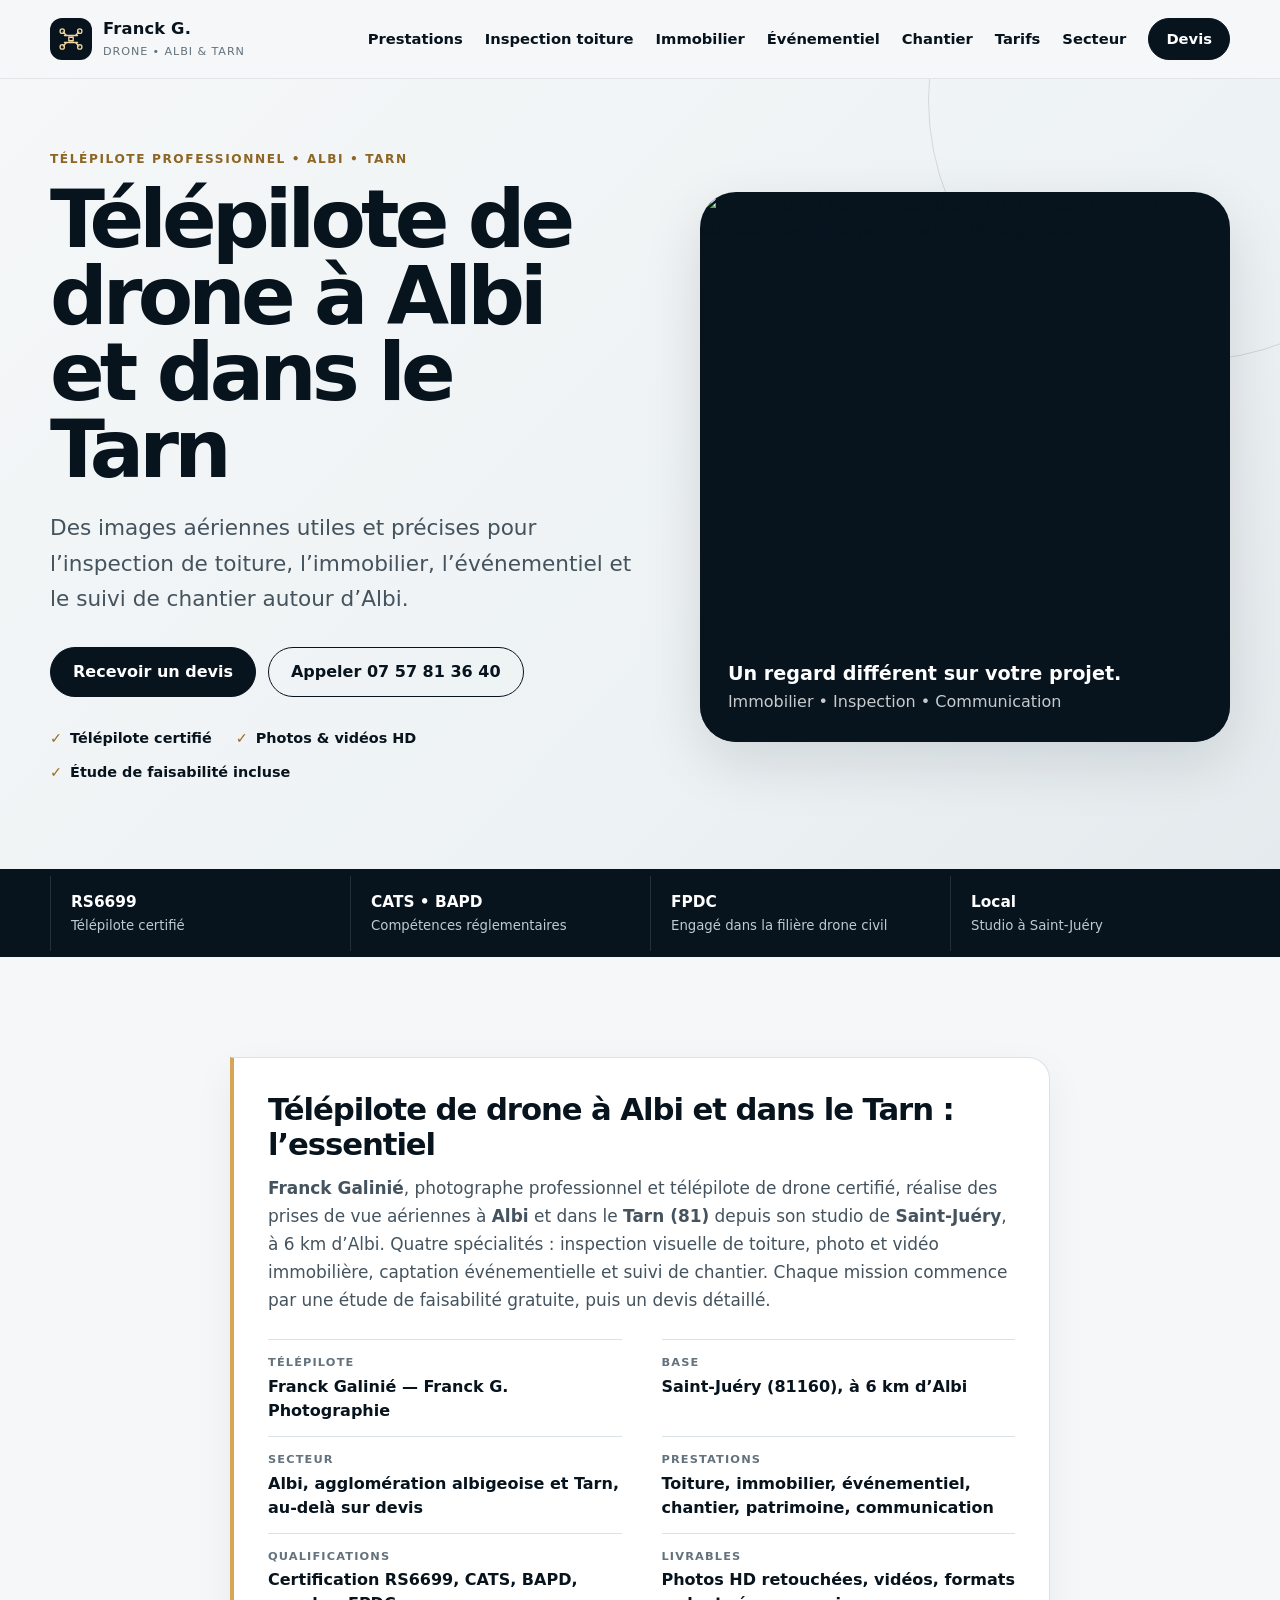
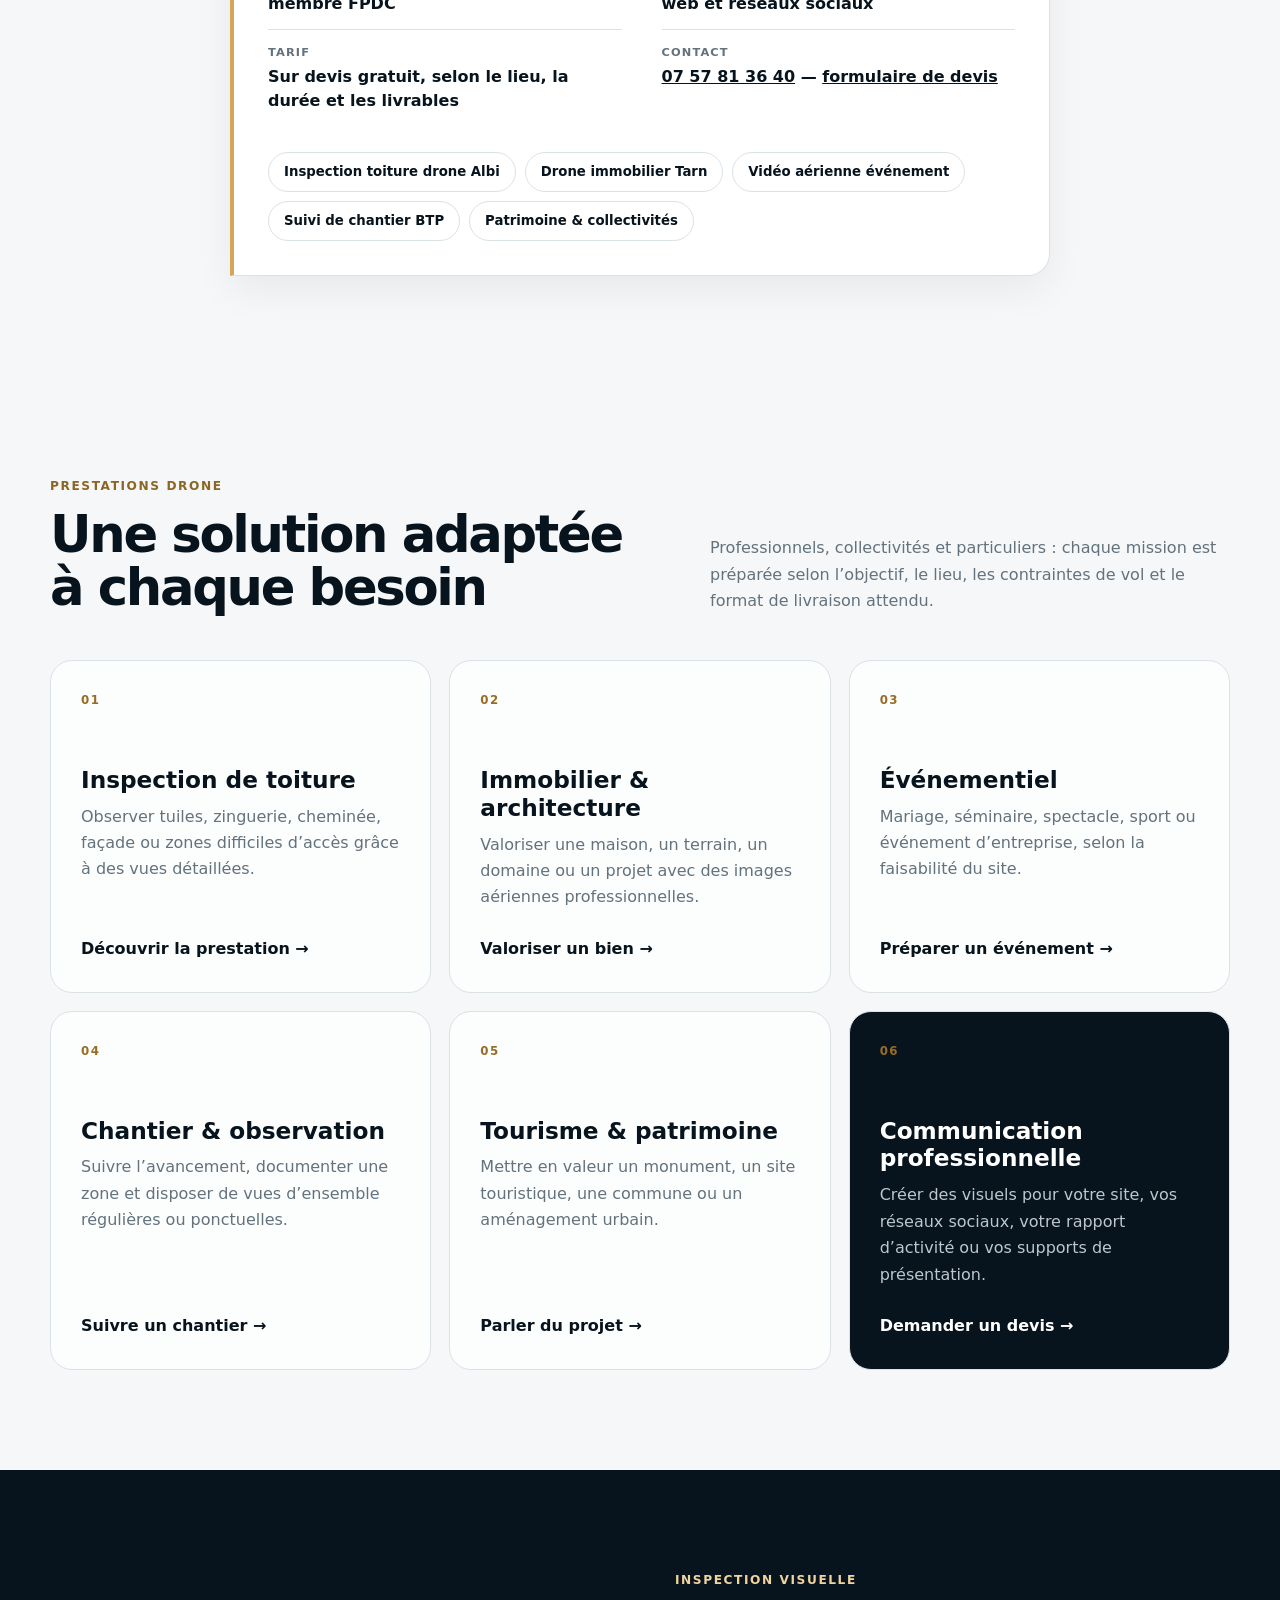
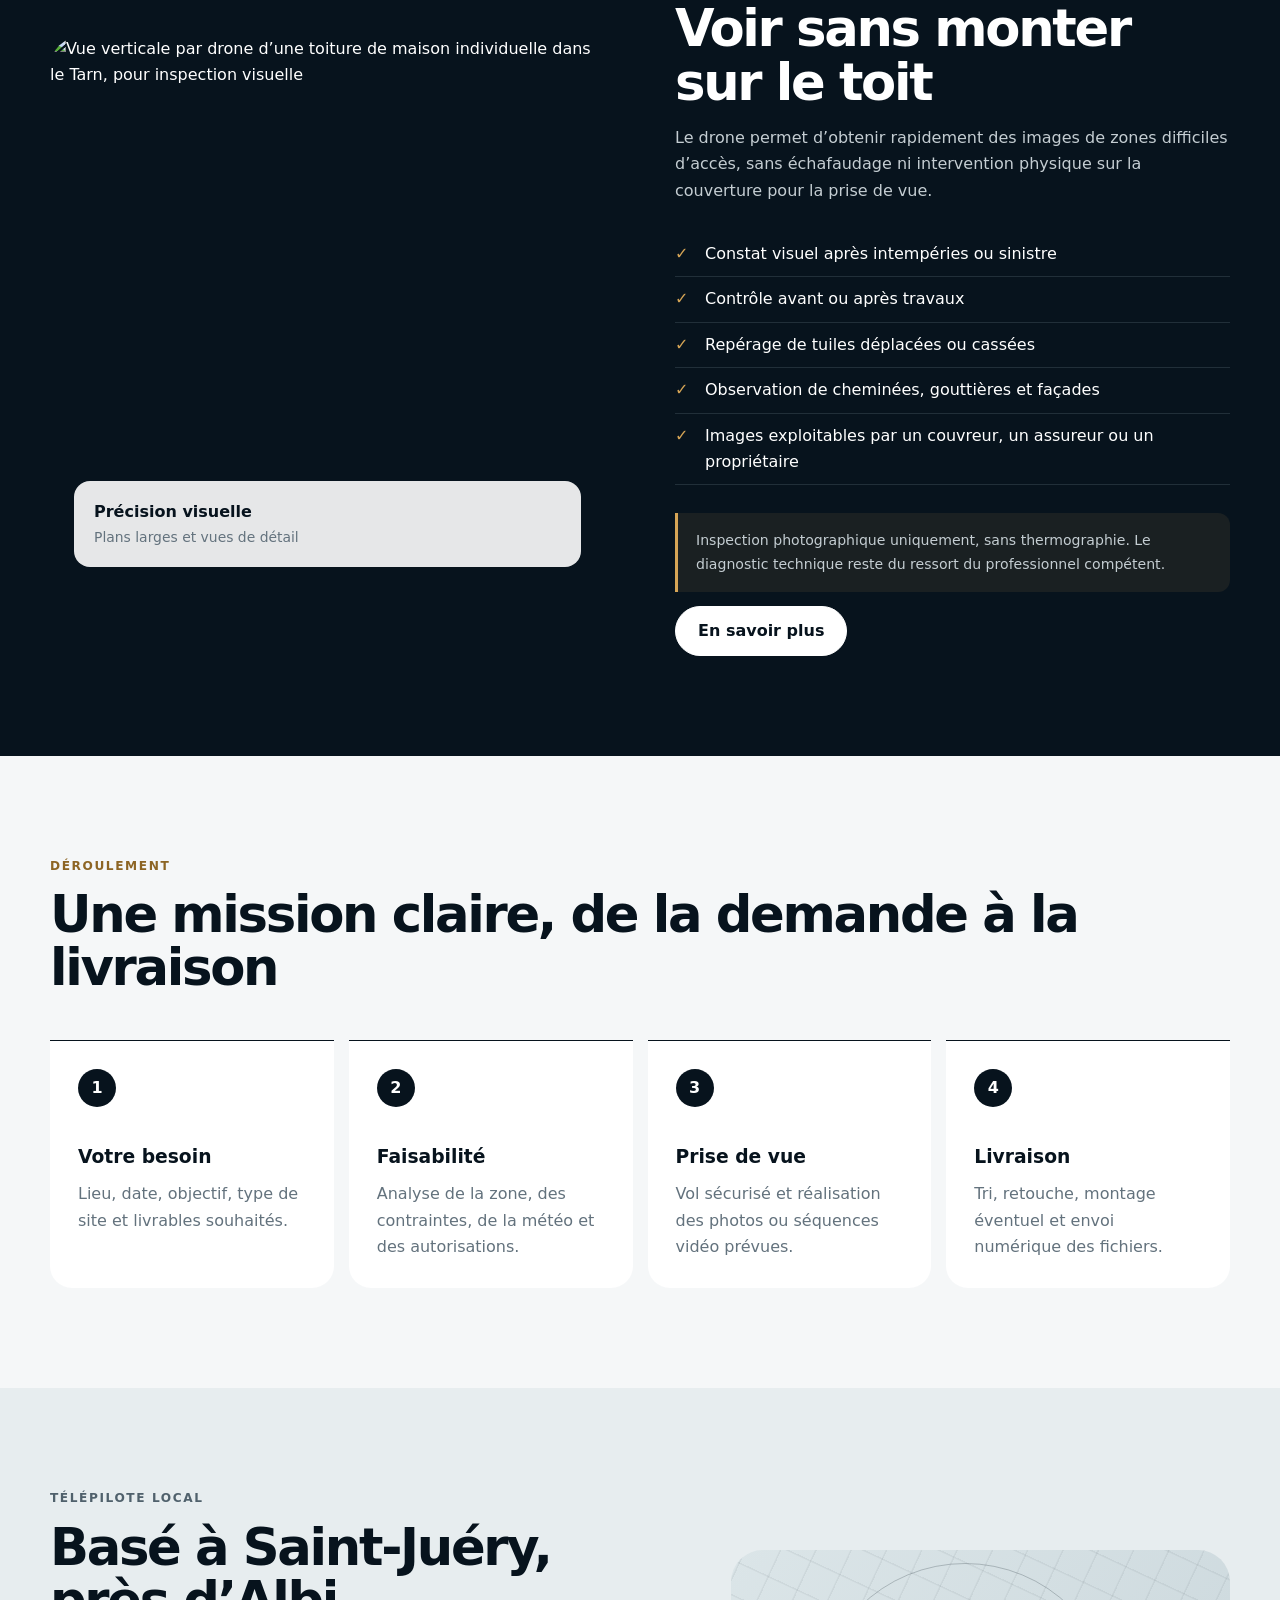
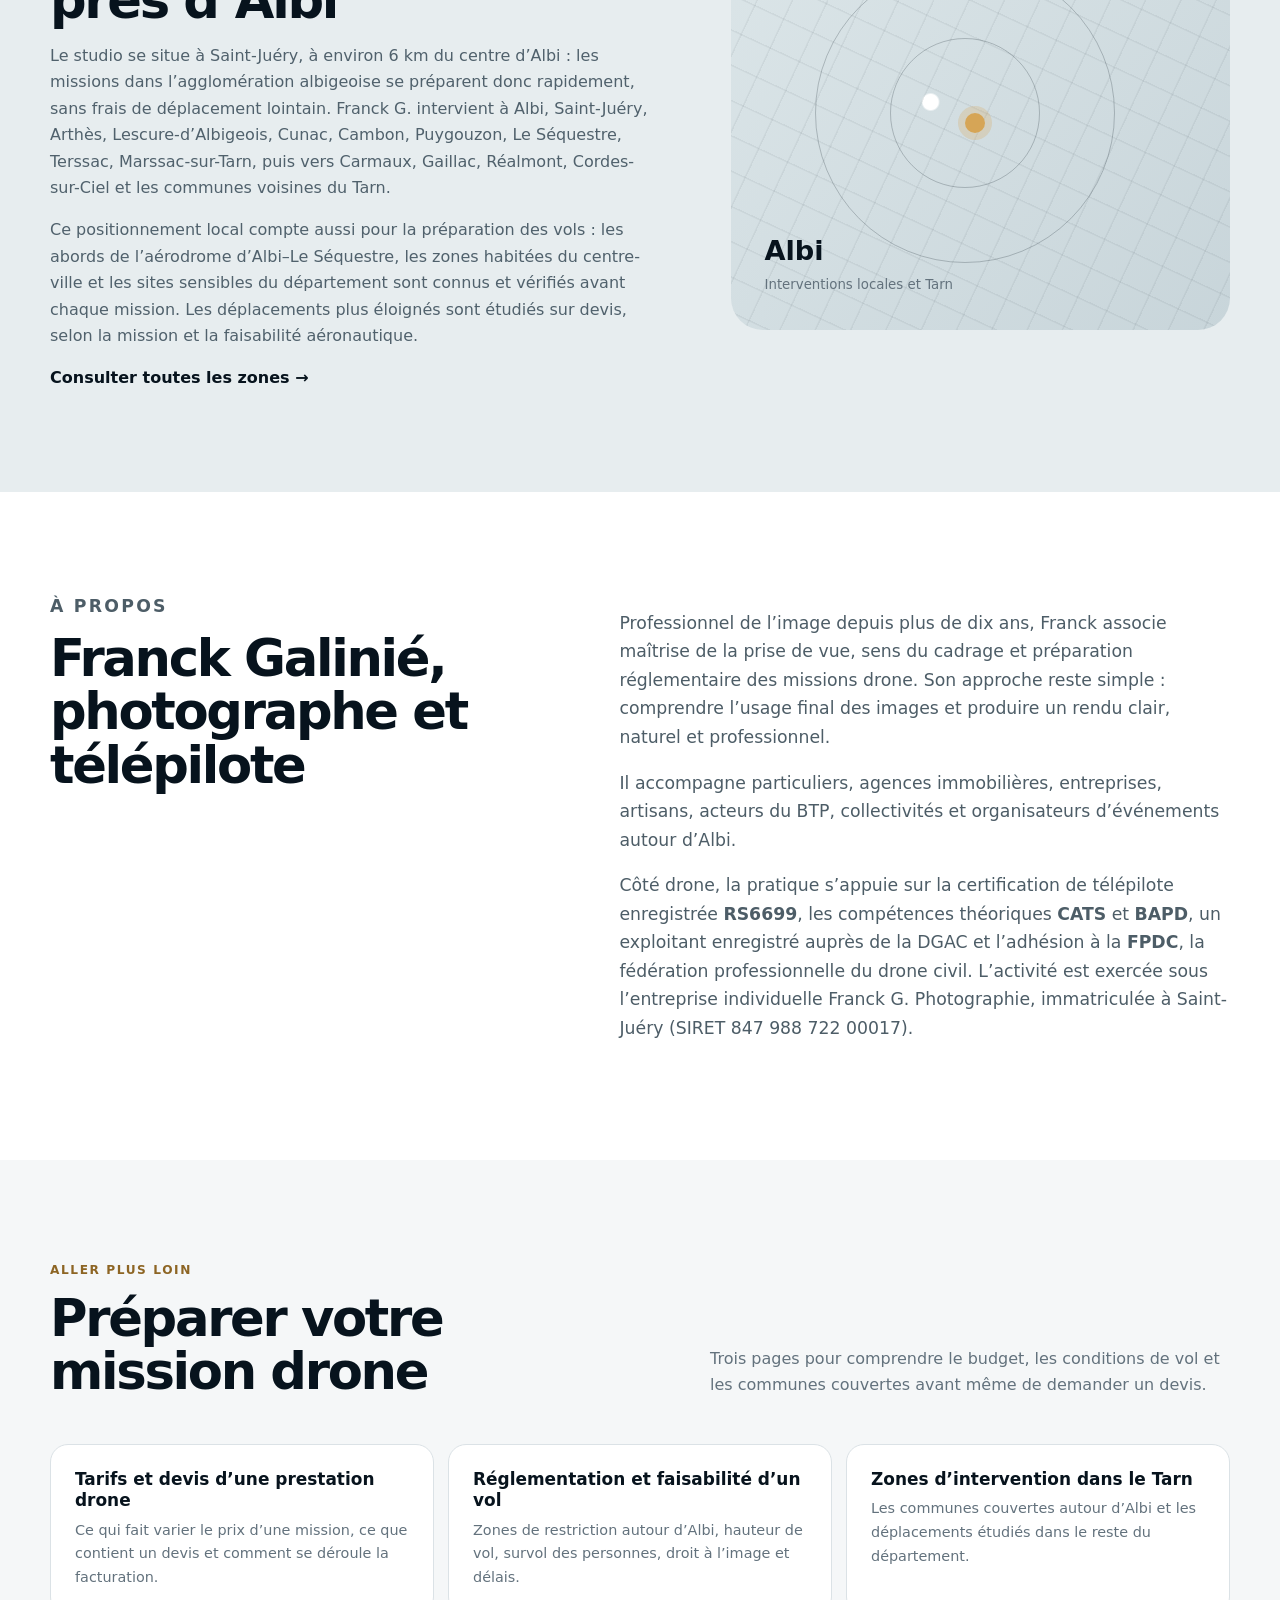
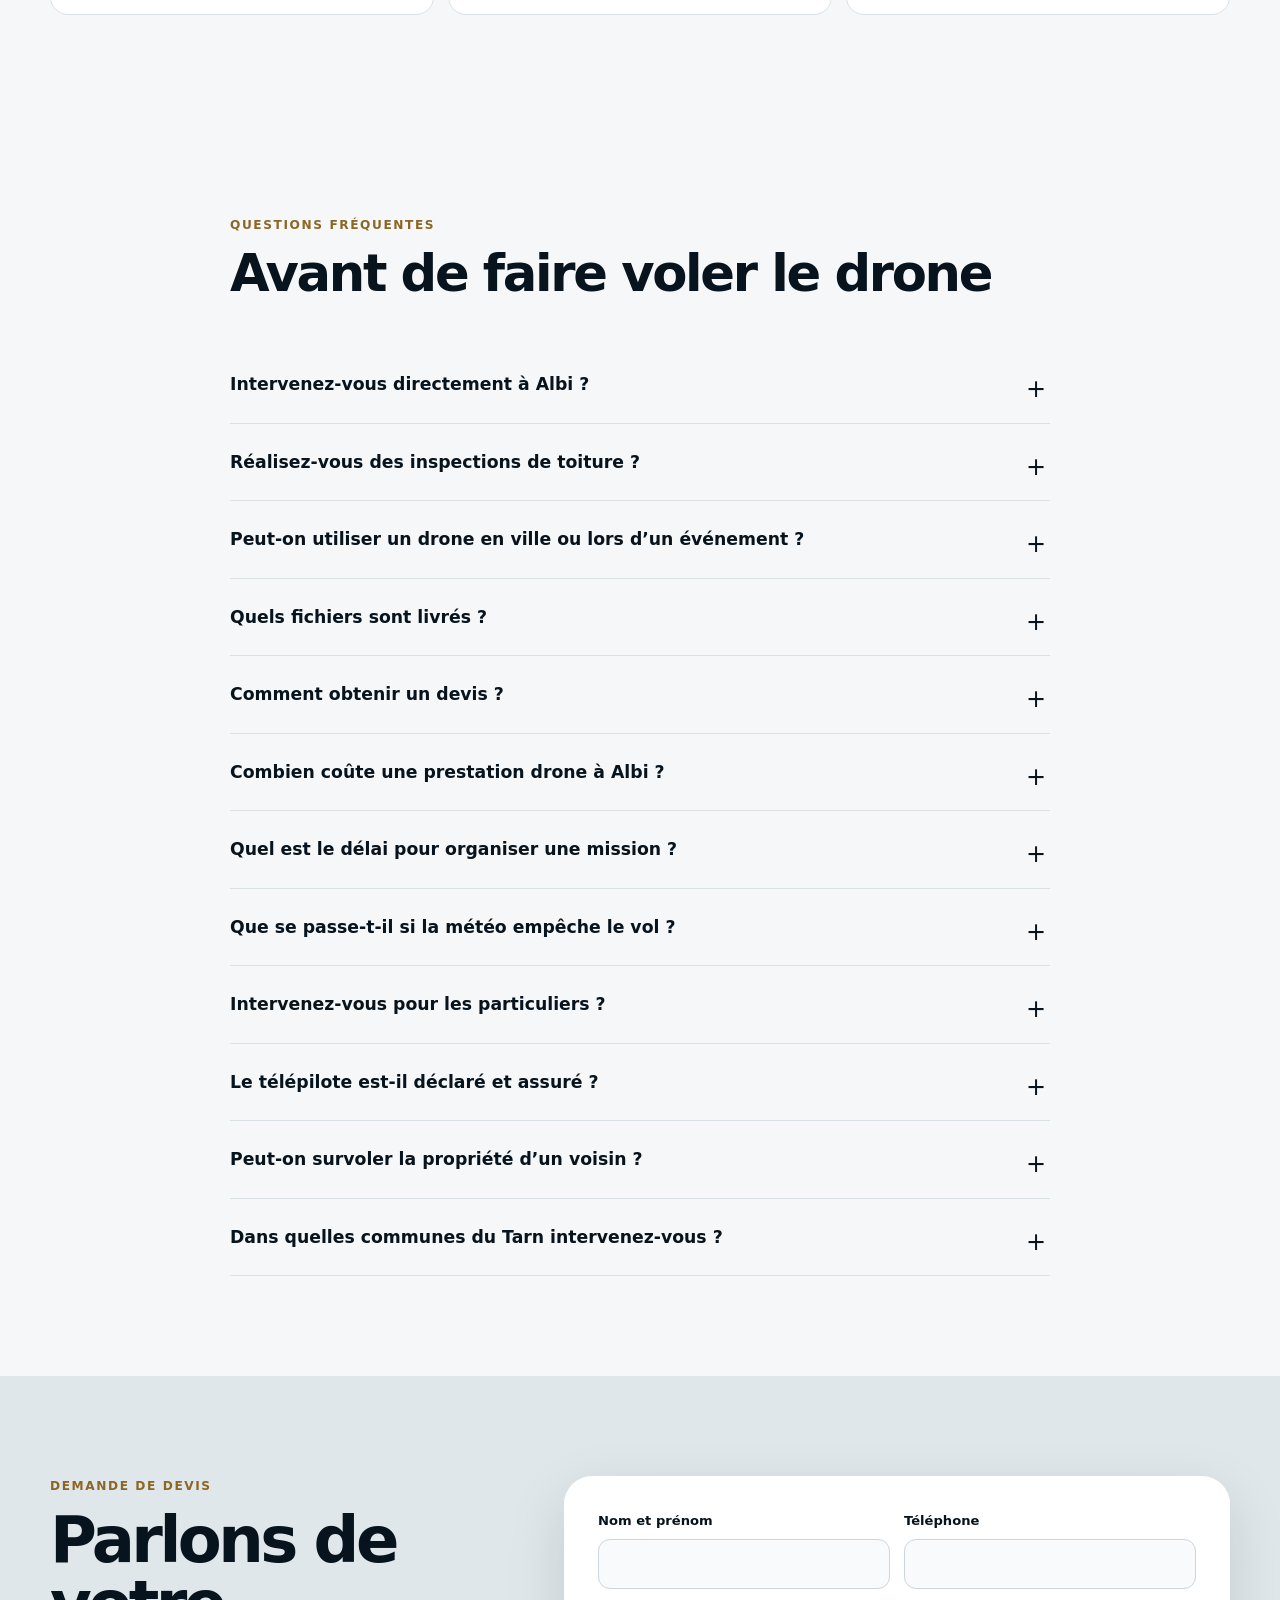
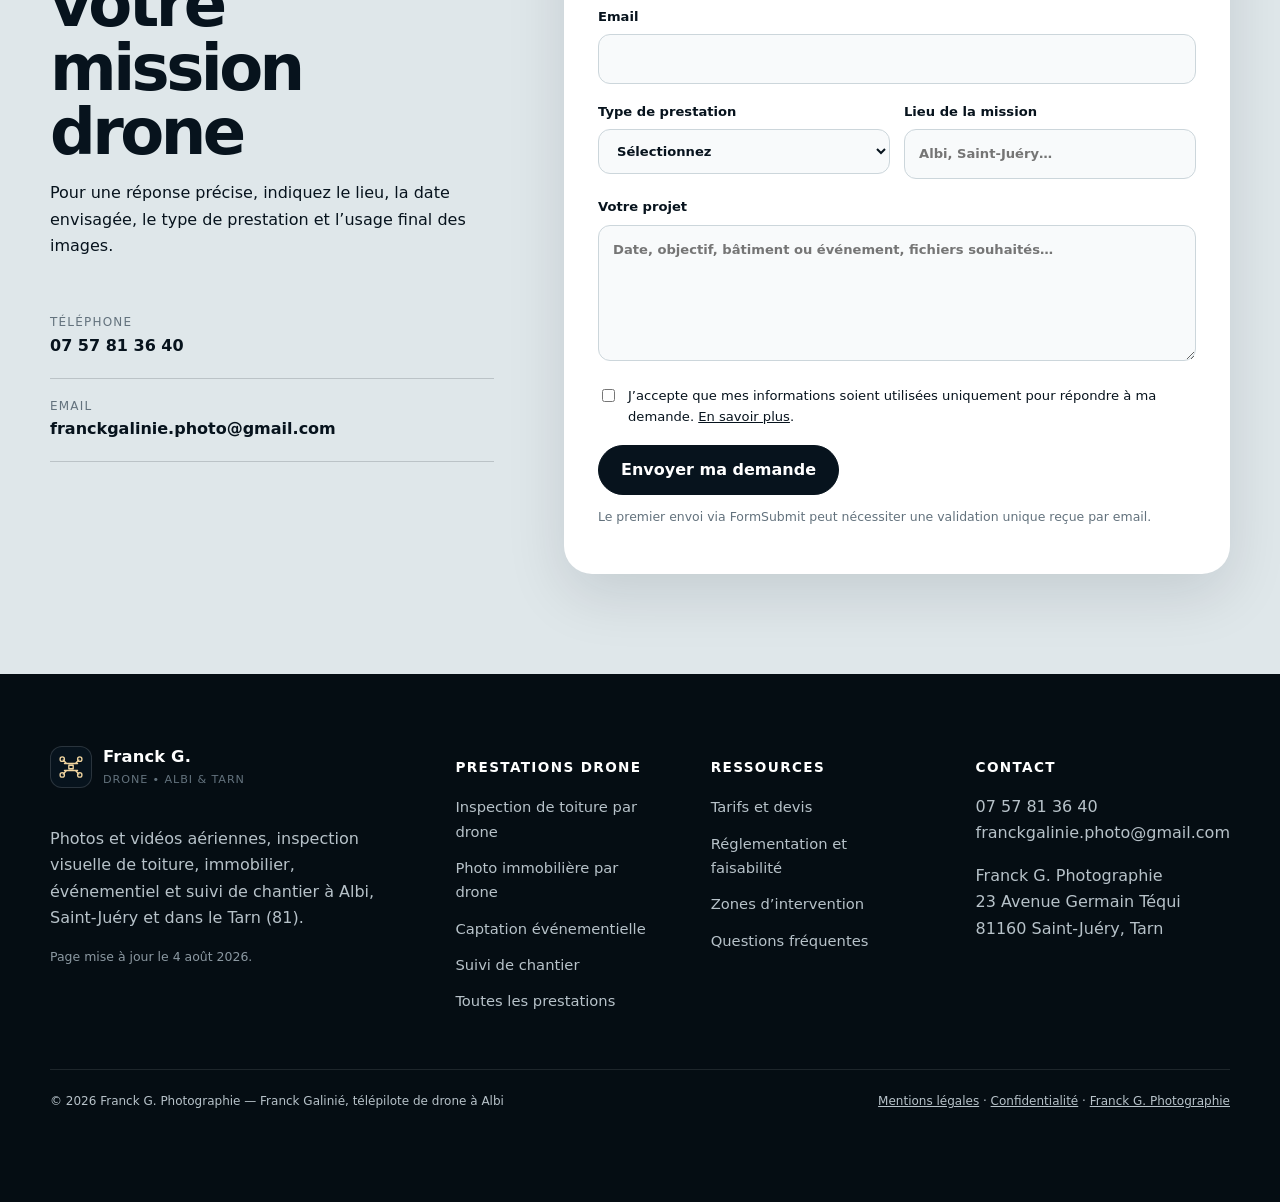
==== commit 01f35b19: "Optimise le ciblage SEO de l'accueil" ====
--- a/index.html
+++ b/index.html
@@ -782,8 +782,8 @@
     <div class="hero-grid container">
       <div class="hero-copy reveal">
         <p class="eyebrow">Télépilote professionnel • Albi • Tarn</p>
-        <h1>Des images aériennes utiles, précises et impactantes.</h1>
-        <p class="lead">Inspection de toiture, valorisation immobilière, événementiel, suivi de chantier et observation ponctuelle de sites autour d’Albi.</p>
+        <h1>Télépilote de drone à Albi et dans le Tarn</h1>
+        <p class="lead">Des images aériennes utiles et précises pour l’inspection de toiture, l’immobilier, l’événementiel et le suivi de chantier autour d’Albi.</p>
         <div class="hero-actions"><a class="btn" href="#contact">Recevoir un devis</a><a class="btn btn-ghost" href="tel:+33757813640">Appeler 07 57 81 36 40</a></div>
         <ul class="trust-list" aria-label="Points forts"><li>Télépilote certifié</li><li>Photos & vidéos HD</li><li>Étude de faisabilité incluse</li></ul>
       </div>
